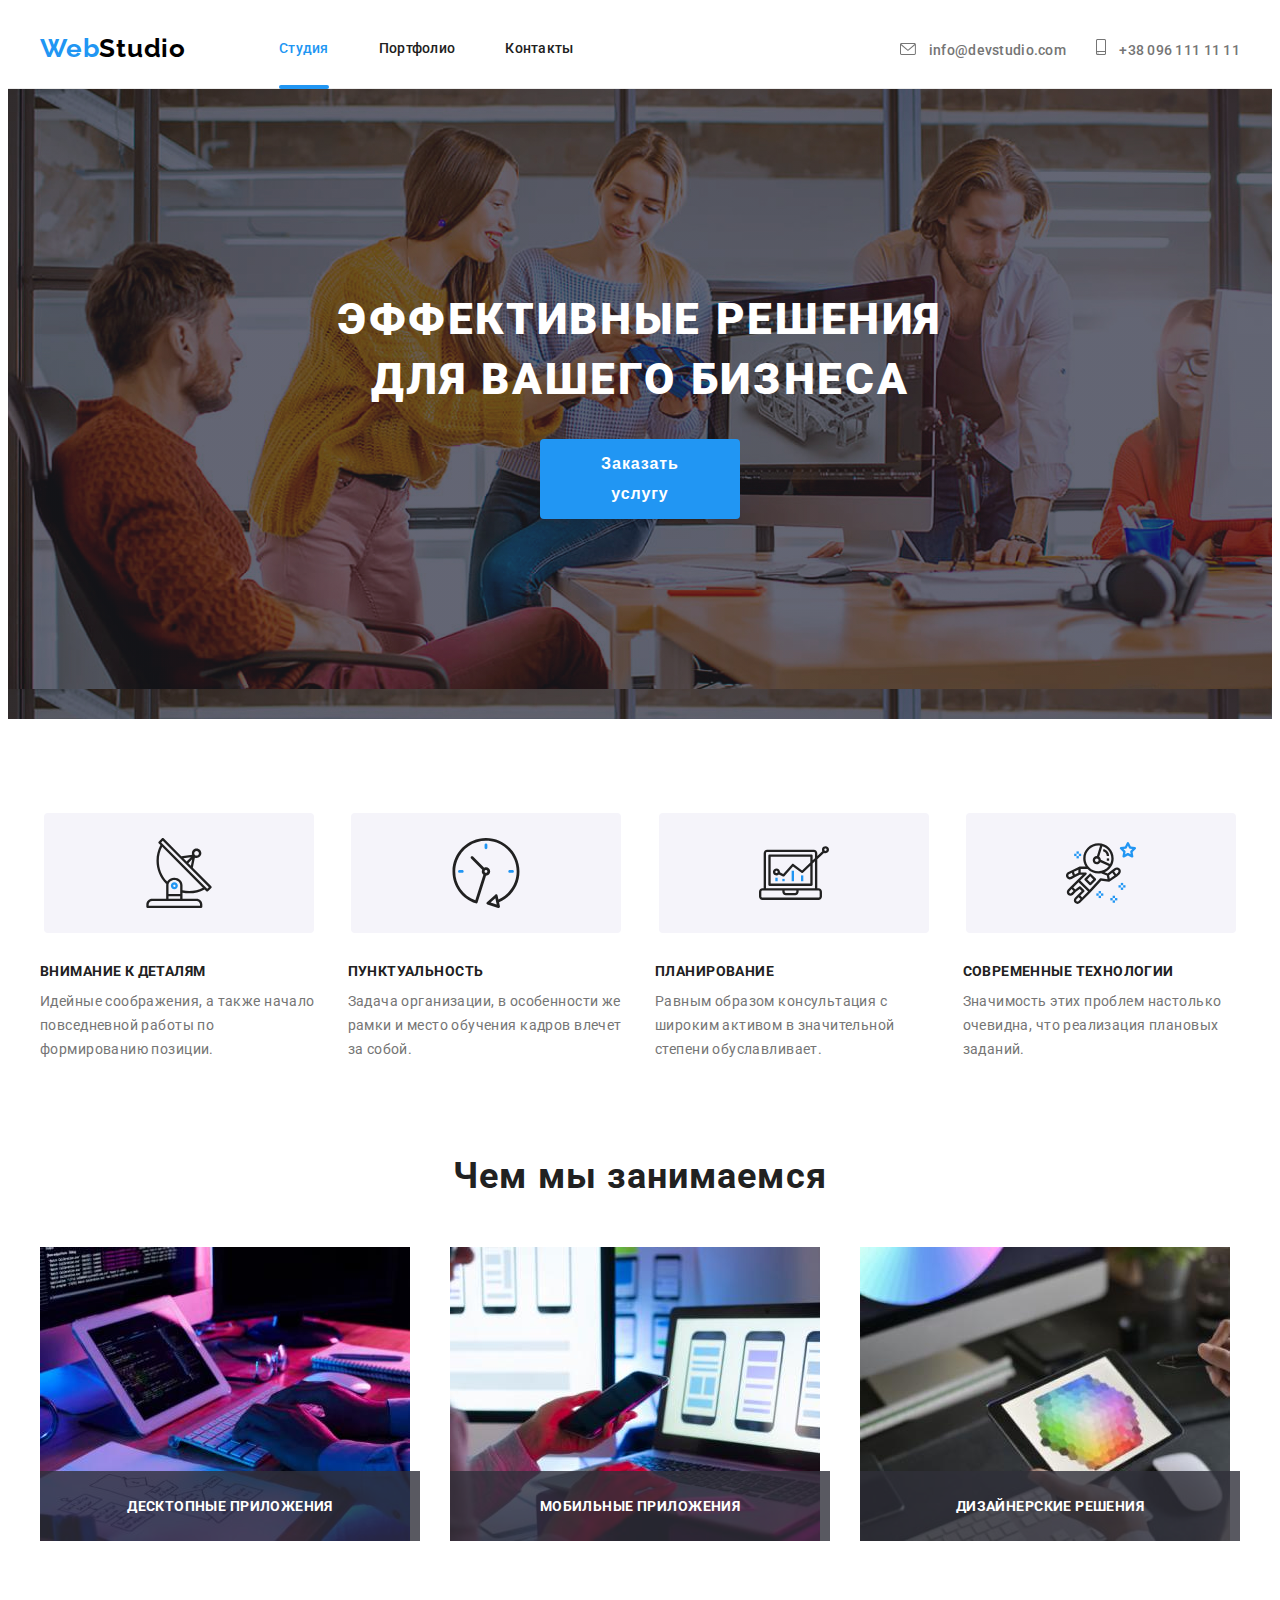
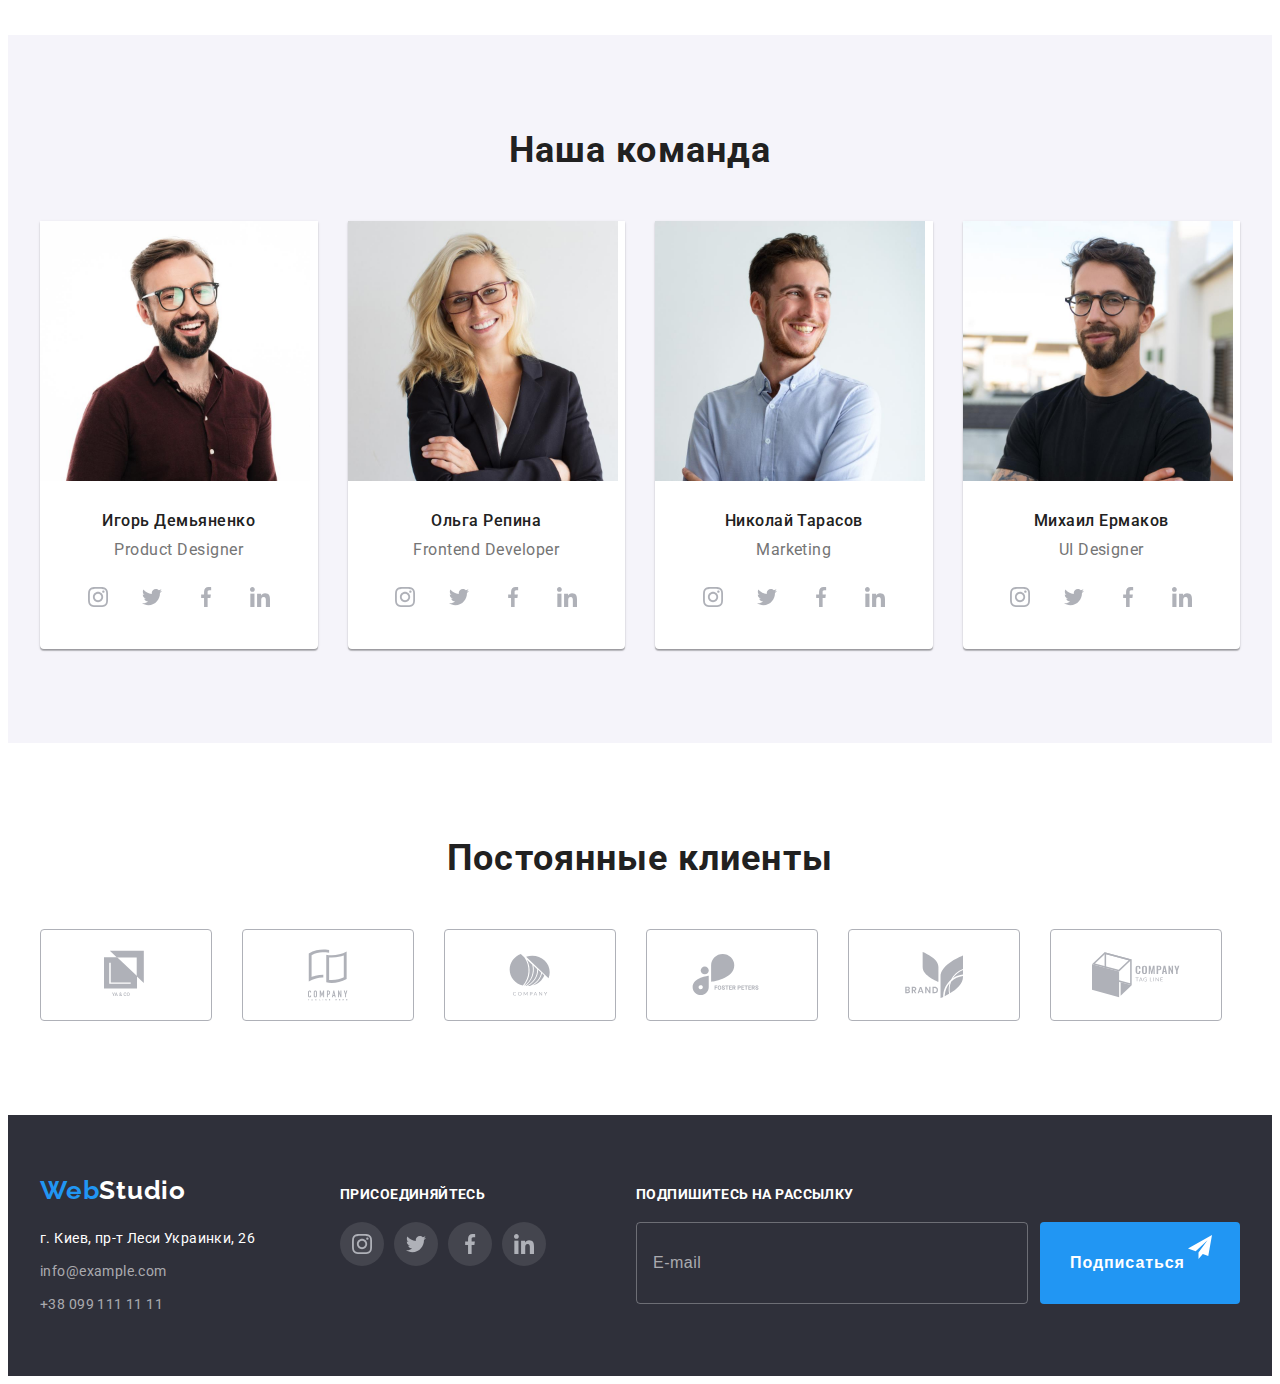
==== index.html @ a4d646db "Copies all files from hw-07 to hw-08" ====
<!DOCTYPE html>
<html lang="ru">
  <head>
    <meta charset="UTF-8" />
    <meta http-equiv="X-UA-Compatible" content="IE=edge" />
    <meta name="viewport" content="width=device-width, initial-scale=1.0" />
    <title>Веб Студия</title>
    <link
      rel="stylesheet"
      href="https://cdnjs.cloudflare.com/ajax/libs/modern-normalize/1.0.0/modern-normalize.css"
      integrity="sha512-Zx6MlUMKSVJoQ+83OwhdILe8cSEsCzfqThJd7J/VA2UrK6Ctj85p+xzqfyuNXE5B1k25uUdmJ2OzItbBy9GHAQ=="
      crossorigin="anonymous"
    />

    <link rel="preconnect" href="https://fonts.gstatic.com" />
    <link
      rel="stylesheet"
      href="https://cdnjs.cloudflare.com/ajax/libs/animate.css/4.1.1/animate.min.css"
    />
    <link
      href="https://fonts.googleapis.com/css2?family=Raleway:wght@700&family=Roboto:wght@400;500;700;900&display=swap"
      rel="stylesheet"
    />

    <link rel="stylesheet" href="./CSS/main.min.css" />
  </head>

  <body>
    <!--Шапка страницы-->
    <header class="page-header">
      <div class="container page-header__container">
        <a
          class="logo page-header__logo link animate__swing"
          lang="en"
          href="./index.html"
          >Web<span class="logo__part">Studio</span></a
        >

        <nav class="site-nav">
          <ul class="site-nav__list list">
            <li class="site-nav__item">
              <a
                class="site-nav__link site-nav__link_current link"
                href="./index.html"
                >Студия</a
              >
            </li>
            <li class="site-nav__item">
              <a class="site-nav__link link" href="./portfolio.html"
                >Портфолио</a
              >
            </li>
            <li class="site-nav__item">
              <a class="site-nav__link link" href="">Контакты</a>
            </li>
          </ul>
        </nav>
        <ul class="contacts list">
          <li class="contacts__item">
            <a class="contacts__link link" href="mailto:info@devstudio.com">
              <svg class="contacts__icon" width="16" height="12">
                <use href="./images/icons.svg#icon-mail"></use>
              </svg>
              info@devstudio.com</a
            >
          </li>
          <li class="contacts__item">
            <a class="contacts__link link" href="tel:+380961111111">
              <svg class="contacts__icon" width="10" height="16">
                <use href="./images/icons.svg#icon-smartphone"></use>
              </svg>
              +38 096 111 11 11</a
            >
          </li>
        </ul>
      </div>
    </header>

    <!--Основной контент страницы-->
    <main>
      <!--Секция герой-->
      <section class="hero">
        <h1 class="hero__title">Эффективные решения для вашего бизнеса</h1>
        <button class="button" type="button" data-modal-open>
          Заказать услугу
        </button>
      </section>

      <!--Секция преимущества компании-->
      <section class="advantages">
        <div class="container">
          <h2 class="visually-hidden">Наши сильные стороны</h2>

          <ul class="advantages__list list">
            <li class="advantages__item">
              <div class="advantages__box">
                <svg class="advantages__icon" width="70" height="70">
                  <use href="./images/icons.svg#icon-antenna"></use>
                </svg>
              </div>
              <h3 class="subtitle advantages__subtitle">Внимание к деталям</h3>
              <p class="advantages__description">
                Идейные соображения, а также начало повседневной работы по
                формированию позиции.
              </p>
            </li>
            <li class="advantages__item">
              <div class="advantages__box">
                <svg class="advantages__icon" width="70" height="70">
                  <use href="./images/icons.svg#icon-clock"></use>
                </svg>
              </div>
              <h3 class="subtitle advantages__subtitle">Пунктуальность</h3>
              <p class="advantages__description">
                Задача организации, в особенности же рамки и место обучения
                кадров влечет за собой.
              </p>
            </li>
            <li class="advantages__item">
              <div class="advantages__box">
                <svg class="advantages__icon" width="70" height="70">
                  <use href="./images/icons.svg#icon-diagram"></use>
                </svg>
              </div>
              <h3 class="subtitle advantages__subtitle">Планирование</h3>
              <p class="advantages__description">
                Равным образом консультация с широким активом в значительной
                степени обуславливает.
              </p>
            </li>
            <li class="advantages__item">
              <div class="advantages__box">
                <svg class="advantages__icon" width="70" height="70">
                  <use href="./images/icons.svg#icon-astronaut"></use>
                </svg>
              </div>
              <h3 class="subtitle advantages__subtitle">
                Современные технологии
              </h3>
              <p class="advantages__description">
                Значимость этих проблем настолько очевидна, что реализация
                плановых заданий.
              </p>
            </li>
          </ul>
        </div>
      </section>

      <!--Секция чем занимается компания-->
      <section class="abilities">
        <div class="container">
          <h2 class="section-title">Чем мы занимаемся</h2>
          <ul class="abilities__list list">
            <li class="abilities__item">
              <img
                src="./images/what-we-do/img-box1.jpg"
                alt="Разработчик компании вводит код для серверной части сайта с клавиатуры"
                width="370"
                height="294"
              />
              <h3 class="subtitle abilities__subtitle">
                Десктопные приложения
              </h3>
            </li>
            <li class="abilities__item">
              <img
                src="./images/what-we-do/img-box2.jpg"
                alt="Сотрудник компании создает макет интерфейса сайта адаптивный для мобильных устройств"
                width="370"
                height="294"
              />
              <h3 class="subtitle abilities__subtitle">Мобильные приложения</h3>
            </li>
            <li class="abilities__item">
              <img
                src="./images/what-we-do/img-box3.jpg"
                alt="Дизайнер компании подбирает цвет на палитре планшета"
                width="370"
                height="294"
              />
              <h3 class="subtitle abilities__subtitle">Дизайнерские решения</h3>
            </li>
          </ul>
        </div>
      </section>

      <!--Секция команда компании-->
      <section class="team">
        <div class="container">
          <h2 class="section-title">Наша команда</h2>
          <ul class="team__list list">
            <li class="team__item">
              <img
                src="./images/command-of-company/demyanenko.jpg"
                alt="Молодой мужчина в очках с аккуратной бородой в тёмной рубашке"
                width="270"
                height="260"
              />
              <div class="team__box">
                <h3 class="team__name">Игорь Демьяненко</h3>
                <p class="team__profesion">Product Designer</p>
                <ul class="social-list list">
                  <li class="social-list__item">
                    <a class="social-list__link link" href="">
                      <svg class="social-list__icon" width="20" height="20">
                        <use href="./images/icons.svg#icon-instagram"></use>
                      </svg>
                    </a>
                  </li>
                  <li class="social-list__item">
                    <a class="social-list__link link" href="">
                      <svg class="social-list__icon" width="20" height="20">
                        <use href="./images/icons.svg#icon-twitter"></use>
                      </svg>
                    </a>
                  </li>
                  <li class="social-list__item">
                    <a href="" class="social-list__link link">
                      <svg class="social-list__icon" width="20" height="20">
                        <use href="./images/icons.svg#icon-facebook"></use>
                      </svg>
                    </a>
                  </li>
                  <li class="social-list__item">
                    <a href="" class="social-list__link link">
                      <svg class="social-list__icon" width="20" height="20">
                        <use href="./images/icons.svg#icon-linkedin"></use>
                      </svg>
                    </a>
                  </li>
                </ul>
              </div>
            </li>

            <li class="team__item">
              <img
                src="./images/command-of-company/repina.jpg"
                alt="Молодая девушка блондинка в очках с красивой улыбкой"
                width="270"
                height="260"
              />
              <div class="team__box">
                <h3 class="team__name">Ольга Репина</h3>
                <p class="team__profesion">Frontend Developer</p>
                <ul class="social-list list">
                  <li class="social-list__item">
                    <a class="social-list__link link" href="">
                      <svg class="social-list__icon" width="20" height="20">
                        <use href="./images/icons.svg#icon-instagram"></use>
                      </svg>
                    </a>
                  </li>
                  <li class="social-list__item">
                    <a class="social-list__link link" href="">
                      <svg class="social-list__icon" width="20" height="20">
                        <use href="./images/icons.svg#icon-twitter"></use>
                      </svg>
                    </a>
                  </li>
                  <li class="social-list__item">
                    <a href="" class="social-list__link link">
                      <svg class="social-list__icon" width="20" height="20">
                        <use href="./images/icons.svg#icon-facebook"></use>
                      </svg>
                    </a>
                  </li>
                  <li class="social-list__item">
                    <a href="" class="social-list__link link">
                      <svg class="social-list__icon" width="20" height="20">
                        <use href="./images/icons.svg#icon-linkedin"></use>
                      </svg>
                    </a>
                  </li>
                </ul>
              </div>
            </li>

            <li class="team__item">
              <img
                src="./images/command-of-company/tarasov.jpg"
                alt="Молодой парень в белой рубашке улыбается"
                width="270"
                height="260"
              />
              <div class="team__box">
                <h3 class="team__name">Николай Тарасов</h3>
                <p class="team__profesion">Marketing</p>
                <ul class="social-list list">
                  <li class="social-list__item">
                    <a class="social-list__link link" href="">
                      <svg class="social-list__icon" width="20" height="20">
                        <use href="./images/icons.svg#icon-instagram"></use>
                      </svg>
                    </a>
                  </li>
                  <li class="social-list__item">
                    <a class="social-list__link link" href="">
                      <svg class="social-list__icon" width="20" height="20">
                        <use href="./images/icons.svg#icon-twitter"></use>
                      </svg>
                    </a>
                  </li>
                  <li class="social-list__item">
                    <a href="" class="social-list__link link">
                      <svg class="social-list__icon" width="20" height="20">
                        <use href="./images/icons.svg#icon-facebook"></use>
                      </svg>
                    </a>
                  </li>
                  <li class="social-list__item">
                    <a href="" class="social-list__link link">
                      <svg class="social-list__icon" width="20" height="20">
                        <use href="./images/icons.svg#icon-linkedin"></use>
                      </svg>
                    </a>
                  </li>
                </ul>
              </div>
            </li>

            <li class="team__item">
              <img
                src="./images/command-of-company/ermakov.jpg"
                alt="Молодой парень с короткой бородой в очках и черной футболке"
                width="270"
                height="260"
              />
              <div class="team__box">
                <h3 class="team__name">Михаил Ермаков</h3>
                <p class="team__profesion">UI Designer</p>
                <ul class="social-list list">
                  <li class="social-list__item">
                    <a class="social-list__link link" href="">
                      <svg class="social-list__icon" width="20" height="20">
                        <use href="./images/icons.svg#icon-instagram"></use>
                      </svg>
                    </a>
                  </li>
                  <li class="social-list__item">
                    <a class="social-list__link link" href="">
                      <svg class="social-list__icon" width="20" height="20">
                        <use href="./images/icons.svg#icon-twitter"></use>
                      </svg>
                    </a>
                  </li>
                  <li class="social-list__item">
                    <a href="" class="social-list__link link">
                      <svg class="social-list__icon" width="20" height="20">
                        <use href="./images/icons.svg#icon-facebook"></use>
                      </svg>
                    </a>
                  </li>
                  <li class="social-list__item">
                    <a href="" class="social-list__link link">
                      <svg class="social-list__icon" width="20" height="20">
                        <use href="./images/icons.svg#icon-linkedin"></use>
                      </svg>
                    </a>
                  </li>
                </ul>
              </div>
            </li>
          </ul>
        </div>
      </section>

      <!-- Секция постоянные клиенты -->
      <section class="customers">
        <div class="container">
          <h2 class="section-title">Постоянные клиенты</h2>
          <ul class="customers__list list">
            <li class="customers__item">
              <a href="" class="customers__link link">
                <svg class="customers__icon" width="44" height="50">
                  <use href="./images/icons.svg#icon-logo-1"></use>
                </svg>
              </a>
            </li>
            <li class="customers__item">
              <a href="" class="customers__link link">
                <svg class="customers__icon" width="40" height="52">
                  <use href="./images/icons.svg#icon-logo-2"></use>
                </svg>
              </a>
            </li>
            <li class="customers__item">
              <a href="" class="customers__link link">
                <svg class="customers__icon" width="42" height="42">
                  <use href="./images/icons.svg#icon-logo-3"></use>
                </svg>
              </a>
            </li>
            <li class="customers__item">
              <a href="" class="customers__link link">
                <svg class="customers__icon" width="80" height="42">
                  <use href="./images/icons.svg#icon-logo-4"></use>
                </svg>
              </a>
            </li>
            <li class="customers__item">
              <a href="" class="customers__link link">
                <svg class="customers__icon" width="60" height="46">
                  <use href="./images/icons.svg#icon-logo-5"></use>
                </svg>
              </a>
            </li>
            <li class="customers__item">
              <a href="" class="customers__link link">
                <svg class="customers__icon" width="88" height="46">
                  <use href="./images/icons.svg#icon-logo-6"></use>
                </svg>
              </a>
            </li>
          </ul>
        </div>
      </section>
    </main>

    <!--Подвал страницы-->
    <footer class="page-footer">
      <div class="container page-footer__container">
        <div>
          <a
            class="logo page-footer__logo link animate__swing"
            href="./index.html"
            >Web<span class="logo__part logo__part_inverse">Studio</span></a
          >
          <address class="address">
            <p class="address__description">г. Киев, пр-т Леси Украинки, 26</p>
            <ul class="address__list list">
              <li class="address__item">
                <a class="address__link link" href="mailto:info@example.com"
                  >info@example.com</a
                >
              </li>
              <li class="address__item">
                <a class="address__link link" href="tel:+380991111111"
                  >+38 099 111 11 11</a
                >
              </li>
            </ul>
          </address>
        </div>
        <div class="join">
          <strong class="slogan">присоединяйтесь</strong>
          <ul class="social-list list">
            <li class="social-list__item social-list__item_inverse">
              <a class="social-list__link link" href="">
                <svg class="social-list__icon" width="20" height="20">
                  <use href="./images/icons.svg#icon-instagram"></use>
                </svg>
              </a>
            </li>
            <li class="social-list__item social-list__item_inverse">
              <a class="social-list__link link" href="">
                <svg class="social-list__icon" width="20" height="20">
                  <use href="./images/icons.svg#icon-twitter"></use>
                </svg>
              </a>
            </li>
            <li class="social-list__item social-list__item_inverse">
              <a href="" class="social-list__link link">
                <svg class="social-list__icon" width="20" height="20">
                  <use href="./images/icons.svg#icon-facebook"></use>
                </svg>
              </a>
            </li>
            <li class="social-list__item social-list__item_inverse">
              <a href="" class="social-list__link link">
                <svg class="social-list__icon" width="20" height="20">
                  <use href="./images/icons.svg#icon-linkedin"></use>
                </svg>
              </a>
            </li>
          </ul>
        </div>

        <div class="subscription">
          <strong class="slogan">Подпишитесь на рассылку</strong>
          <form class="form">
            <input
              class="form__input"
              type="email"
              name="email-for-subscription"
              placeholder="E-mail"
              required
            />
            <button class="button subscription__button" type="submit">
              Подписаться<svg class="button__icon" width="24" height="24">
                <use href="./images/icons.svg#icon-send"></use>
              </svg>
            </button>
          </form>
        </div>
      </div>
    </footer>

    <!-- Модальное окно -->
    <div class="backdrop is-hidden" data-modal>
      <div class="modal">
        <button class="modal__close-btn" type="button" data-modal-close>
          <svg class="modal__icon">
            <use href="./images/icons.svg#icon-close-modal"></use>
          </svg>
        </button>

        <p class="modal__slogan">Оставьте свои данные, мы вам перезвоним</p>
        <form class="modal-form">
          <label class="modal-form__label" for="user-name">Имя</label>
          <div class="modal-form__field">
            <input
              class="modal-form__input modal-form__data-input"
              id="user-name"
              type="text"
              name="user-name"
              minlength="2"
              required
            />
            <svg class="modal-form__icon" width="18" height="18">
              <use href="./images/icons.svg#icon-user-name"></use>
            </svg>
          </div>
          <label class="modal-form__label" for="user-phone">Телефон</label>
          <div class="modal-form__field">
            <input
              class="modal-form__input modal-form__data-input"
              id="user-phone"
              type="tel"
              name="user-phone"
              pattern="[0-9]{3}-[0-9]{3}-[0-9]{2}-[0-9]{2}"
              title="000-000-00-00"
              required
            />
            <svg class="modal-form__icon" width="18" height="18">
              <use href="./images/icons.svg#icon-user-phone"></use>
            </svg>
          </div>
          <label class="modal-form__label" for="user-email">Почта</label>
          <div class="modal-form__field">
            <input
              class="modal-form__input modal-form__data-input"
              id="user-email"
              type="email"
              name="user-email"
            />
            <svg class="modal-form__icon" width="18" height="18">
              <use href="./images/icons.svg#icon-user-email"></use>
            </svg>
          </div>

          <label class="modal-form__label" for="user-comment"
            >Комментарий</label
          >
          <textarea
            class="modal-form__input modal-form__comment-input"
            name="user-comment"
            id="user-comment"
            placeholder="Введите текст"
          ></textarea>

          <div class="agreement">
            <label class="agreement__text" for="user-agreement"
              ><input
                class="agreement__default-checkbox visually-hidden"
                id="user-agreement"
                type="checkbox"
              />
              <span class="agreement__custom-checkbox"></span>
              Соглашаюсь с рассылкой и принимаю &nbsp;
            </label>
            <a class="link agreement__link" href=""> Условия договора</a>
          </div>

          <button class="button modal-form__button" type="submit">
            Отправить
          </button>
        </form>
      </div>
    </div>

    <script src="./js/modal.js"></script>
  </body>
</html>
---- CSS/main.min.css ----
:root{--section-pdg: 94px;--primary-gap: 30px;--primary-font: 'Roboto', sans-serif;--secondary-font: 'Raleway', sans-serif;--primary-bgc: #ffffff;--footer-bgc: #2f303a;--secondary-bgc: #f5f4fa;--main-title-color: #212121;--paragraph-color: #757575;--primary-part-logo-color: #2196f3;--header-part-logo-color: #000000;--footer-part-logo-color: #ffffff;--action-color: #2196f3;--hero-btn-action-bgc: #188ce8;--fotter-contacts-color: rgba(255, 255, 255, 0.6);--project-border-color: #eeeeee;--animation-function: cubic-bezier(0.4, 0, 0.2, 1)}body{font-family:var(--primary-font);background-color:var(--primary-bgc)}h1,h2,h3,h4,h5,h6,p{margin:0}img{display:block;max-width:100%;height:auto}.list{list-style:none;margin:0;padding:0}.link{text-decoration:none}.visually-hidden{position:absolute !important;clip:rect(1px 1px 1px 1px);clip:rect(1px 1px 1px 1px);padding:0 !important;border:0 !important;height:1px !important;width:1px !important;overflow:hidden}.container{max-width:1200px;padding-left:15px;padding-right:15px;margin:0 auto}.page-header .container{display:-webkit-box;display:-ms-flexbox;display:flex;-webkit-box-align:center;-ms-flex-align:center;align-items:center}.page-footer .container{display:-webkit-box;display:-ms-flexbox;display:flex;-webkit-box-align:baseline;-ms-flex-align:baseline;align-items:baseline}.section-title{font-weight:700;font-size:36px;line-height:1.16667;letter-spacing:.03em;margin-bottom:50px;text-align:center;color:var(--main-title-color)}.subtitle{font-weight:700;font-size:14px;line-height:1.14286;letter-spacing:.03em;text-transform:uppercase}.social-list{display:-webkit-box;display:-ms-flexbox;display:flex;-webkit-box-pack:center;-ms-flex-pack:center;justify-content:center;-webkit-box-align:center;-ms-flex-align:center;align-items:center}.social-list__item{border-radius:50%}.social-list__item_inverse{background-color:rgba(255,255,255,0.1)}.social-list__item:not(:last-child){margin-right:10px}.social-list__link{width:44px;height:44px;display:-webkit-box;display:-ms-flexbox;display:flex;-webkit-box-pack:center;-ms-flex-pack:center;justify-content:center;-webkit-box-align:center;-ms-flex-align:center;align-items:center;background-color:transparent;border-radius:50%;fill:#afb1b8;color:#ffffff;-webkit-transition:background-color 250ms var(--animation-function),fill 250ms var(--animation-function);transition:background-color 250ms var(--animation-function),fill 250ms var(--animation-function)}.social-list__icon{width:20px;height:20px}.social-list__link:hover,.social-list__link:focus{background-color:var(--action-color);fill:currentColor}.logo{font-family:var(--secondary-font);font-weight:700;font-size:26px;line-height:1.19231;letter-spacing:.03em;color:#2196f3;-webkit-animation-duration:1000ms;animation-duration:1000ms;-webkit-animation-delay:250ms;animation-delay:250ms}.logo__part{color:#000000}.logo__part_inverse{color:#ffffff}.logo:hover{-webkit-animation-iteration-count:infinite;animation-iteration-count:infinite;-webkit-animation-duration:500ms;animation-duration:500ms;-webkit-animation-name:pulse;animation-name:pulse}.page-header .logo{margin-right:93px;padding:24px 0}.page-footer .logo{display:block;padding:0;margin-right:0;margin-bottom:20px}.button{font-weight:700;font-size:16px;line-height:1.875;letter-spacing:.058em;display:inline-block;width:200px;padding:10px 32px;text-align:center;color:#ffffff;background-color:var(--action-color);border:none;border-radius:4px;cursor:pointer;-webkit-transition:background-color 250ms var(--animation-function);transition:background-color 250ms var(--animation-function)}.button:hover,.button:focus{background-color:var(--hero-btn-action-bgc)}.subscription .button{position:relative;padding:10px 61px 10px 30px}.button__icon{position:absolute;top:13px;right:28px}.modal-form .button{display:block;margin:30px auto 0}.backdrop{position:fixed;top:0;left:0;width:100vw;height:100vh;background-color:rgba(0,0,0,0.2);opacity:1;-webkit-transition:opacity 250ms var(--animation-function);transition:opacity 250ms var(--animation-function)}.backdrop.is-hidden{opacity:0;pointer-events:none}.modal{position:absolute;padding:40px;width:528px;height:581px;top:50%;left:50%;-webkit-transform:translate(-50%, -50%) scale(1);transform:translate(-50%, -50%) scale(1);-webkit-box-shadow:0px 1px 3px rgba(0,0,0,0.12),0px 1px 1px rgba(0,0,0,0.14),0px 2px 1px rgba(0,0,0,0.2);box-shadow:0px 1px 3px rgba(0,0,0,0.12),0px 1px 1px rgba(0,0,0,0.14),0px 2px 1px rgba(0,0,0,0.2);border-radius:4px;background-color:#ffffff;-webkit-transition:-webkit-transform 250ms var(--animation-function);transition:-webkit-transform 250ms var(--animation-function);transition:transform 250ms var(--animation-function);transition:transform 250ms var(--animation-function), -webkit-transform 250ms var(--animation-function)}.modal__slogan{margin-bottom:12px;font-weight:700;font-size:20px;line-height:1.15;letter-spacing:.03em;text-align:center;color:var(--main-title-color)}.modal__icon{width:18px;height:18px}.modal__close-btn{position:absolute;display:-webkit-box;display:-ms-flexbox;display:flex;-webkit-box-pack:center;-ms-flex-pack:center;justify-content:center;-webkit-box-align:center;-ms-flex-align:center;align-items:center;width:30px;height:30px;top:8px;right:8px;border:1px solid rgba(0,0,0,0.1);border-radius:50%;background-color:#ffffff;cursor:pointer;-webkit-transition:border-color 250ms var(--animation-function),fill 250ms var(--animation-function);transition:border-color 250ms var(--animation-function),fill 250ms var(--animation-function)}.modal__close-btn:hover,.modal__close-btn:focus{fill:var(--action-color);border-color:var(--action-color)}.backdrop.is-hidden .modal{-webkit-transform:translate(-50%, -50%) scale(1.5);transform:translate(-50%, -50%) scale(1.5)}.modal-form__label{display:inline-block;margin-bottom:4px;font-weight:400;font-size:12px;line-height:1.16667;letter-spacing:.01em;color:var(--paragraph-color);cursor:pointer}.modal-form__label:not(:first-child){margin-top:10px}.modal-form__field{position:relative}.modal-form__icon{position:absolute;width:18px;height:18px;top:10px;left:11px;-webkit-transition:fill 250ms var(--animation-function);transition:fill 250ms var(--animation-function)}.modal-form__input:focus+.modal-form__icon{fill:var(--action-color)}.modal-form__input{display:block;width:100%;font-weight:400;font-size:16px;line-height:1.25;letter-spacing:.03em;color:var(--main-title-color);border:1px solid rgba(33,33,33,0.2);border-radius:4px;cursor:pointer;-webkit-transition:border-color 250ms var(--animation-function);transition:border-color 250ms var(--animation-function)}.modal-form__input:focus{border-color:var(--action-color);outline:none}.modal-form__data-input{padding:11px 11px 11px 41px;height:40px}.modal-form__comment-input{padding:12px 16px;height:120px;resize:none}.modal-form__comment-input::-webkit-input-placeholder{font-weight:400;font-size:12px;line-height:1.16667;letter-spacing:.01em;color:rgba(117,117,117,0.5)}.modal-form__comment-input:-ms-input-placeholder{font-weight:400;font-size:12px;line-height:1.16667;letter-spacing:.01em;color:rgba(117,117,117,0.5)}.modal-form__comment-input::-ms-input-placeholder{font-weight:400;font-size:12px;line-height:1.16667;letter-spacing:.01em;color:rgba(117,117,117,0.5)}.modal-form__comment-input::placeholder{font-weight:400;font-size:12px;line-height:1.16667;letter-spacing:.01em;color:rgba(117,117,117,0.5)}.agreement{display:-webkit-box;display:-ms-flexbox;display:flex;-webkit-box-align:center;-ms-flex-align:center;align-items:center;margin-top:20px}.agreement__text,.agreement__link{font-weight:400;font-size:14px;line-height:1.71429;letter-spacing:.03em}.agreement__text{color:var(--paragraph-color);cursor:pointer;display:-webkit-box;display:-ms-flexbox;display:flex;-webkit-box-align:center;-ms-flex-align:center;align-items:center;-webkit-box-pack:justify;-ms-flex-pack:justify;justify-content:space-between}.agreement__link{color:#2196f3;text-decoration:underline}.agreement__custom-checkbox{display:inline-block;margin-right:8px;width:16px;height:15px;border:2px solid #212121;border-radius:2px;-webkit-transition:background-color 250ms var(--animation-function),border-color 250ms var(--animation-function),-webkit-box-shadow 250ms var(--animation-function);transition:background-color 250ms var(--animation-function),border-color 250ms var(--animation-function),-webkit-box-shadow 250ms var(--animation-function);transition:background-color 250ms var(--animation-function),border-color 250ms var(--animation-function),box-shadow 250ms var(--animation-function);transition:background-color 250ms var(--animation-function),border-color 250ms var(--animation-function),box-shadow 250ms var(--animation-function),-webkit-box-shadow 250ms var(--animation-function)}.agreement__default-checkbox:checked+.agreement__custom-checkbox{background-color:var(--action-color);background-image:url(../images/icon-check.svg);background-size:contain;background-origin:border-box;border-color:var(--action-color)}.agreement__default-checkbox:focus-visible+.agreement__custom-checkbox{-webkit-box-shadow:0 0 3px 2px var(--action-color);box-shadow:0 0 3px 2px var(--action-color)}.page-header{border-bottom:1px solid #ececec}.page-header .link{display:block}.site-nav__list{display:-webkit-box;display:-ms-flexbox;display:flex}.site-nav__item:not(:last-child){margin-right:50px}.site-nav__link{padding:32px 0;font-weight:500;font-size:14px;line-height:1.14286;letter-spacing:.02em;color:var(--main-title-color);-webkit-transition:color 250ms var(--animation-function);transition:color 250ms var(--animation-function)}.site-nav__link_current{position:relative;color:var(--action-color)}.site-nav__link_current::after{position:absolute;bottom:-1px;content:'';display:block;height:4px;width:100%;border-radius:2px;background-color:var(--primary-part-logo-color)}.site-nav__link:hover,.site-nav__link:focus{color:var(--action-color)}.contacts{display:-webkit-box;display:-ms-flexbox;display:flex;margin-left:auto;-webkit-box-align:baseline;-ms-flex-align:baseline;align-items:baseline}.contacts__item:not(:first-child){margin-left:30px}.contacts__link{font-weight:500;font-size:14px;line-height:1.14286;letter-spacing:.02em;color:var(--paragraph-color);-webkit-transition:color 250ms var(--animation-function);transition:color 250ms var(--animation-function)}.contacts__link:hover,.contacts__link:focus{color:var(--action-color)}.contacts__icon{fill:currentColor;margin-right:10px}.hero{max-width:1600px;padding:200px 0;margin:0 auto;background-color:#c4c4c4;background-image:-webkit-gradient(linear, left top, left bottom, from(rgba(47,48,58,0.4)), to(rgba(47,48,58,0.4))),url(../images/hero.jpg);background-image:linear-gradient(rgba(47,48,58,0.4), rgba(47,48,58,0.4)),url(../images/hero.jpg);text-align:center}.hero__title{margin:0 auto;max-width:696px;margin-bottom:30px;font-weight:900;font-size:44px;line-height:1.36364;letter-spacing:.06em;text-transform:uppercase;color:#ffffff}.advantages{padding:var(--section-pdg) 0}.advantages__box{display:-webkit-box;display:-ms-flexbox;display:flex;-webkit-box-pack:center;-ms-flex-pack:center;justify-content:center;-webkit-box-align:center;-ms-flex-align:center;align-items:center;width:270px;height:120px;margin:0 auto 30px;background-color:var(--secondary-bgc);border-radius:4px}.advantages__icon{width:70px;height:70px}.advantages__subtitle{margin-bottom:10px;color:var(--main-title-color)}.advantages__description{font-weight:400;font-size:14px;line-height:1.71429;letter-spacing:.03em;color:var(--paragraph-color)}.advantages__list{display:-webkit-box;display:-ms-flexbox;display:flex;-ms-flex-wrap:wrap;flex-wrap:wrap;-webkit-box-pack:center;-ms-flex-pack:center;justify-content:center;margin-top:calc(-1 * var(--primary-gap));margin-left:calc(-1 * var(--primary-gap))}.advantages__item{margin-top:var(--primary-gap);margin-left:var(--primary-gap);-ms-flex-preferred-size:calc(100% / 4 - var(--primary-gap));flex-basis:calc(100% / 4 - var(--primary-gap))}.abilities{padding:0 0 var(--section-pdg)}.abilities__list{display:-webkit-box;display:-ms-flexbox;display:flex;-ms-flex-wrap:wrap;flex-wrap:wrap;-webkit-box-pack:center;-ms-flex-pack:center;justify-content:center;margin-top:calc(-1 * var(--primary-gap));margin-left:calc(-1 * var(--primary-gap))}.abilities__item{position:relative;margin-top:var(--primary-gap);margin-left:var(--primary-gap);-ms-flex-preferred-size:calc(100% / 3 - var(--primary-gap));flex-basis:calc(100% / 3 - var(--primary-gap))}.abilities__subtitle{position:absolute;display:block;padding:27px 0;width:100%;bottom:0;text-align:center;color:#ffffff;background-color:rgba(47,48,58,0.8)}.team{background-color:var(--secondary-bgc);padding:var(--section-pdg) 0}.team__list{display:-webkit-box;display:-ms-flexbox;display:flex;-ms-flex-wrap:wrap;flex-wrap:wrap;-webkit-box-pack:center;-ms-flex-pack:center;justify-content:center;margin-top:calc(-1 * var(--primary-gap));margin-left:calc(-1 * var(--primary-gap))}.team__item{margin-top:var(--primary-gap);margin-left:var(--primary-gap);-ms-flex-preferred-size:calc(100% / 4 - var(--primary-gap));flex-basis:calc(100% / 4 - var(--primary-gap));-webkit-box-shadow:0px 1px 3px rgba(0,0,0,0.12),0px 1px 1px rgba(0,0,0,0.14),0px 2px 1px rgba(0,0,0,0.2);box-shadow:0px 1px 3px rgba(0,0,0,0.12),0px 1px 1px rgba(0,0,0,0.14),0px 2px 1px rgba(0,0,0,0.2);border-radius:0px 0px 4px 4px;background-color:#ffffff}.team__box{padding:30px 32px}.team__name{margin-bottom:10px;font-weight:500;font-size:16px;line-height:1.1875;letter-spacing:.03em;text-align:center;color:var(--main-title-color)}.team__profesion{font-weight:400;font-size:16px;line-height:1.1875;letter-spacing:.03em;color:var(--paragraph-color);margin-bottom:16px;text-align:center}.customers{padding:94px 0}.customers__list{display:-webkit-box;display:-ms-flexbox;display:flex;-ms-flex-wrap:wrap;flex-wrap:wrap;margin-top:calc(-1 * (var(--primary-gap)));margin-left:calc(-1 * (var(--primary-gap)))}.customers__item{border:1px solid #afb1b8;border-radius:4px;margin-top:var(--primary-gap);margin-left:var(--primary-gap);width:170px;height:90px;-webkit-transition:border-color 250ms var(--animation-function);transition:border-color 250ms var(--animation-function);cursor:pointer}.customers__item:hover{border-color:var(--action-color)}.customers__item:hover .link{fill:currentColor}.customers__link{width:100%;height:100%;display:-webkit-box;display:-ms-flexbox;display:flex;-webkit-box-pack:center;-ms-flex-pack:center;justify-content:center;-webkit-box-align:center;-ms-flex-align:center;align-items:center;color:var(--action-color);fill:#afb1b8;-webkit-transition:fill 250ms var(--animation-function);transition:fill 250ms var(--animation-function)}.customers__link:focus{fill:currentColor}.page-footer{background-color:var(--footer-bgc);padding:60px 0}.address{font-weight:400;font-size:14px;line-height:1.71429;letter-spacing:.03em;font-style:normal;color:#ffffff}.address__description,.address__item:not(:last-child){margin-bottom:9px}.address__link{color:rgba(255,255,255,0.6)}.join{margin-left:85px}.slogan{display:inline-block;margin-bottom:20px;font-weight:700;font-size:14px;line-height:1.14286;letter-spacing:.03em;text-transform:uppercase;color:#ffffff}.subscription{margin-left:auto}.form{display:-webkit-box;display:-ms-flexbox;display:flex}.form__input{width:358px;height:50px;display:block;margin-right:12px;padding:15px 16px;font-weight:400;font-size:16px;line-height:1.25;letter-spacing:.08em;background-color:transparent;color:#ffffff;border-radius:4px;border:1px solid rgba(255,255,255,0.3)}.form__input::-webkit-input-placeholder{font-weight:400;font-size:16px;line-height:1.25;letter-spacing:.03em;color:rgba(255,255,255,0.6)}.form__input:-ms-input-placeholder{font-weight:400;font-size:16px;line-height:1.25;letter-spacing:.03em;color:rgba(255,255,255,0.6)}.form__input::-ms-input-placeholder{font-weight:400;font-size:16px;line-height:1.25;letter-spacing:.03em;color:rgba(255,255,255,0.6)}.form__input::placeholder{font-weight:400;font-size:16px;line-height:1.25;letter-spacing:.03em;color:rgba(255,255,255,0.6)}
/*# sourceMappingURL=main.min.css.map */
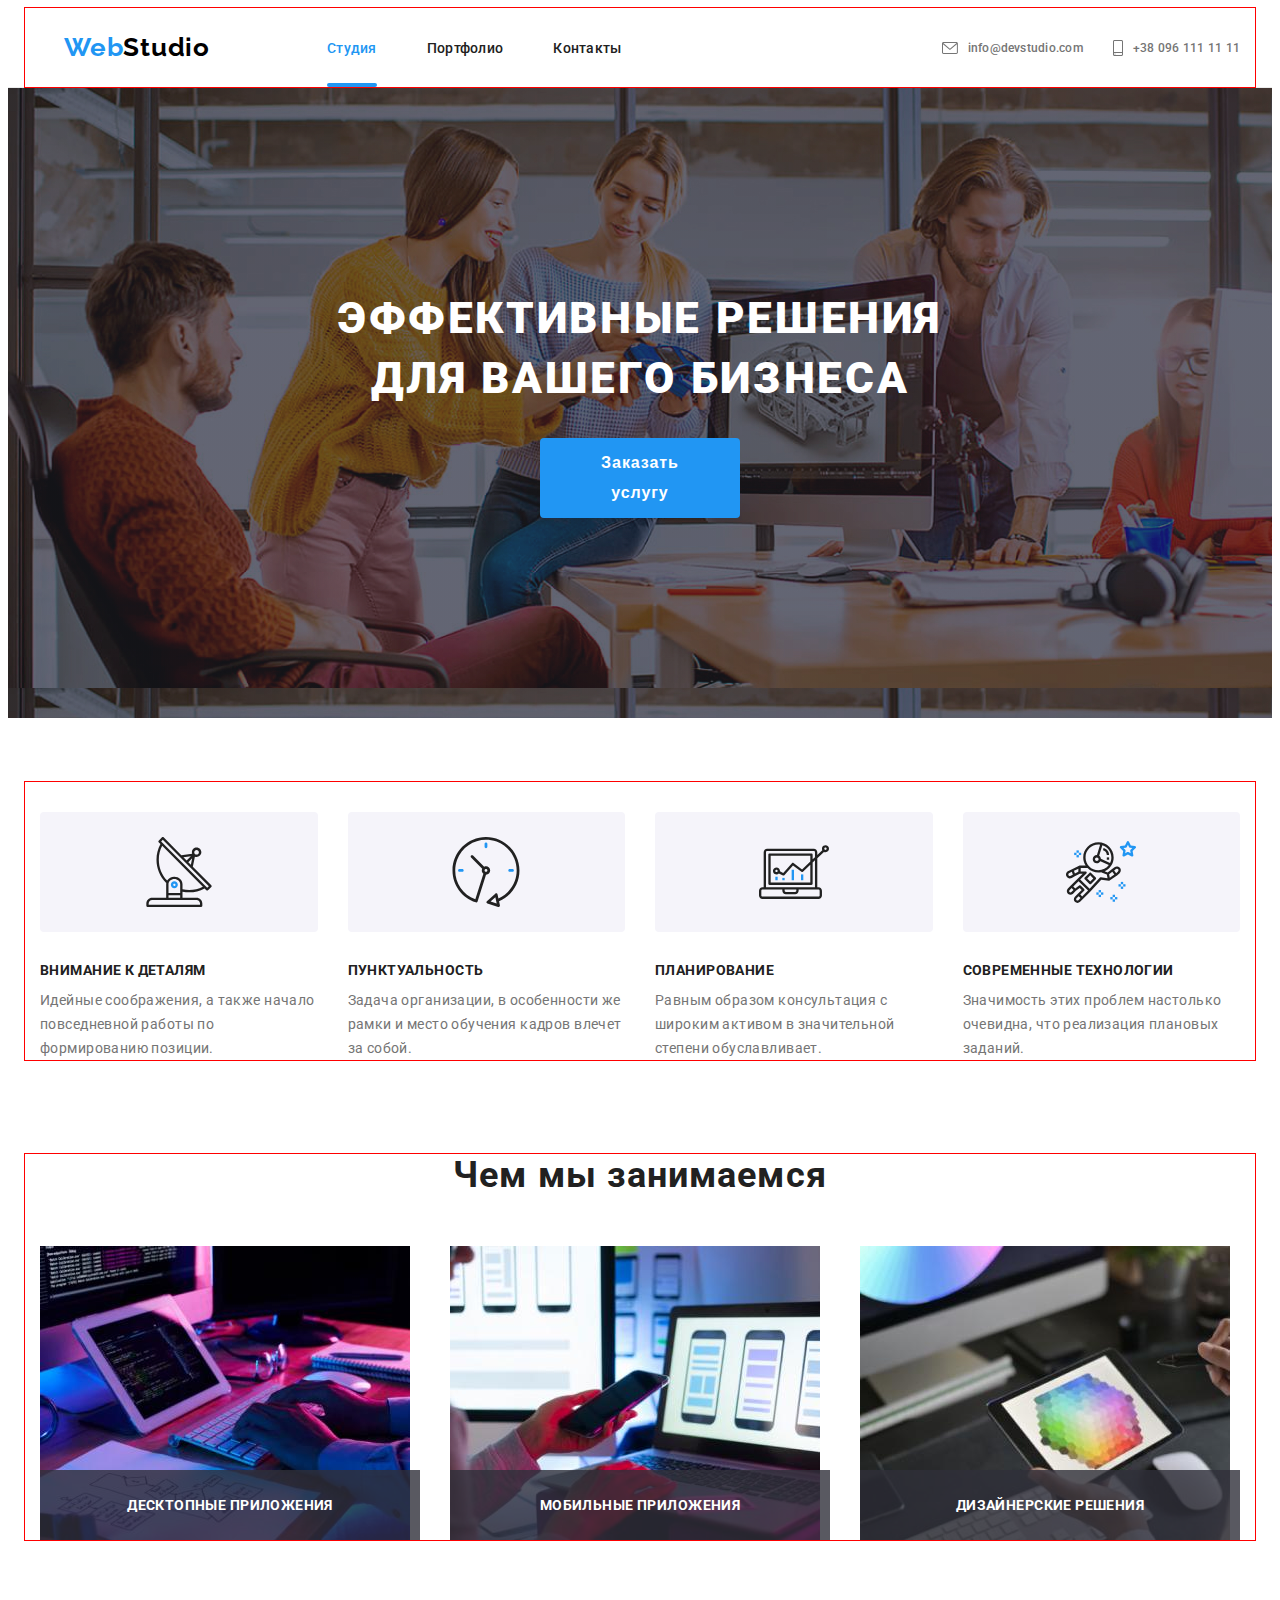
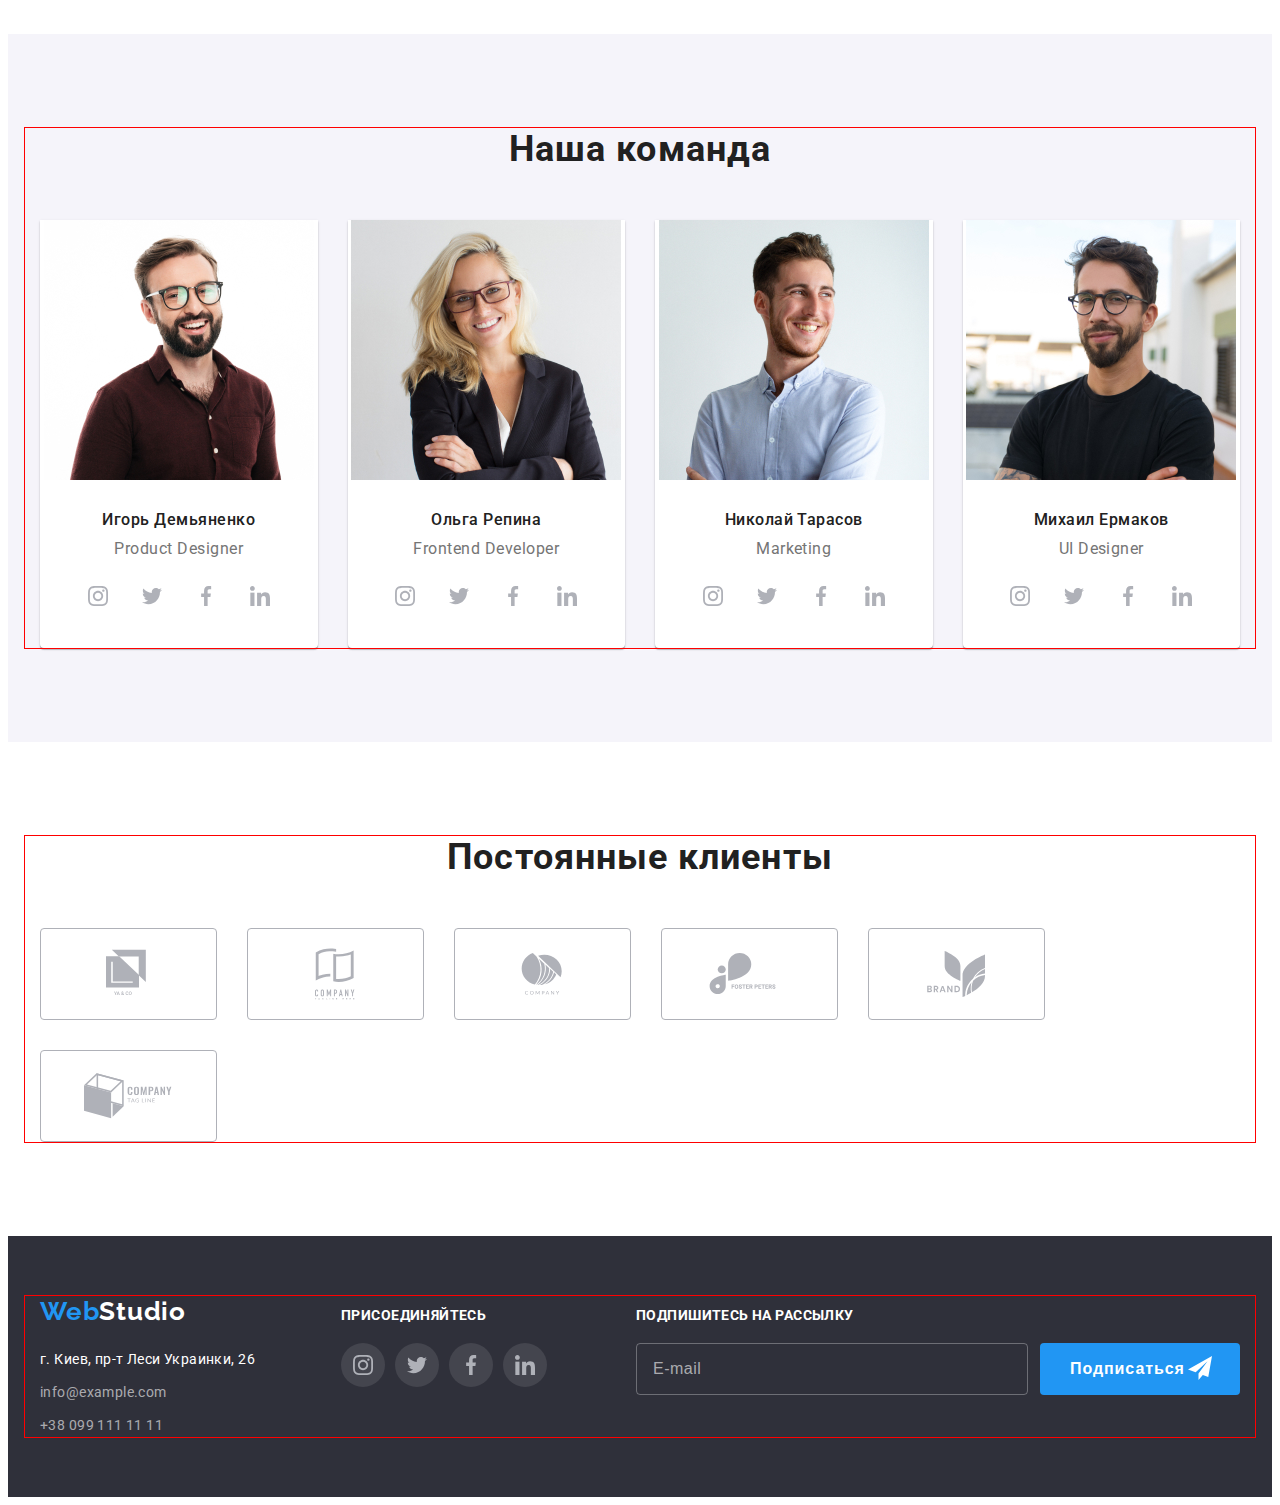
==== commit 4ee47216: "adds adaptive site for mobile and tablet and desktop" ====
--- a/index.html
+++ b/index.html
@@ -36,6 +36,15 @@
           >Web<span class="logo__part">Studio</span></a
         >
 
+        <svg
+          class="page-header__menu-open"
+          width="40"
+          height="40"
+          data-menu-button
+        >
+          <use href="./images/icons.svg#icon-mobile-menu-open"></use>
+        </svg>
+
         <nav class="site-nav">
           <ul class="site-nav__list list">
             <li class="site-nav__item">
@@ -59,7 +68,7 @@
           <li class="contacts__item">
             <a class="contacts__link link" href="mailto:info@devstudio.com">
               <svg class="contacts__icon" width="16" height="12">
-                <use href="./images/icons.svg#icon-mail"></use>
+                <use href="./images/icons.svg#icon-mail-desktop"></use>
               </svg>
               info@devstudio.com</a
             >
@@ -67,7 +76,7 @@
           <li class="contacts__item">
             <a class="contacts__link link" href="tel:+380961111111">
               <svg class="contacts__icon" width="10" height="16">
-                <use href="./images/icons.svg#icon-smartphone"></use>
+                <use href="./images/icons.svg#icon-smartphone-desktop"></use>
               </svg>
               +38 096 111 11 11</a
             >
@@ -191,10 +200,18 @@
           <ul class="team__list list">
             <li class="team__item">
               <img
-                src="./images/command-of-company/demyanenko.jpg"
+                class="team__img"
+                srcset="
+                  ./images/command-of-company/demyanenko-270.jpg 270w,
+                  ./images/command-of-company/demyanenko-354.jpg 354w,
+                  ./images/command-of-company/demyanenko-450.jpg 450w,
+                  ./images/command-of-company/demyanenko-540.jpg 540w,
+                  ./images/command-of-company/demyanenko-708.jpg 708w,
+                  ./images/command-of-company/demyanenko-900.jpg 900w
+                "
+                sizes="(min-width: 1200px) 270px, (min-width: 768px) 354px, (min-width: 480px) 450px, 100vw"
+                src="./images/command-of-company/demyanenko-270.jpg"
                 alt="Молодой мужчина в очках с аккуратной бородой в тёмной рубашке"
-                width="270"
-                height="260"
               />
               <div class="team__box">
                 <h3 class="team__name">Игорь Демьяненко</h3>
@@ -234,10 +251,18 @@
 
             <li class="team__item">
               <img
-                src="./images/command-of-company/repina.jpg"
+                class="team__img"
+                srcset="
+                  ./images/command-of-company/repina-270.jpg 270w,
+                  ./images/command-of-company/repina-354.jpg 354w,
+                  ./images/command-of-company/repina-450.jpg 450w,
+                  ./images/command-of-company/repina-540.jpg 540w,
+                  ./images/command-of-company/repina-708.jpg 708w,
+                  ./images/command-of-company/repina-900.jpg 900w
+                "
+                sizes="(min-width: 1200px) 270px, (min-width: 768px) 354px, (min-width: 480px) 450px, 100vw"
+                src="./images/command-of-company/repina-270.jpg"
                 alt="Молодая девушка блондинка в очках с красивой улыбкой"
-                width="270"
-                height="260"
               />
               <div class="team__box">
                 <h3 class="team__name">Ольга Репина</h3>
@@ -277,10 +302,18 @@
 
             <li class="team__item">
               <img
-                src="./images/command-of-company/tarasov.jpg"
+                class="team__img"
+                srcset="
+                  ./images/command-of-company/tarasov-270.jpg 270w,
+                  ./images/command-of-company/tarasov-354.jpg 354w,
+                  ./images/command-of-company/tarasov-450.jpg 450w,
+                  ./images/command-of-company/tarasov-540.jpg 540w,
+                  ./images/command-of-company/tarasov-708.jpg 708w,
+                  ./images/command-of-company/tarasov-900.jpg 900w
+                "
+                sizes="(min-width: 1200px) 270px, (min-width: 768px) 354px, (min-width: 480px) 450px, 100vw"
+                src="./images/command-of-company/tarasov-270.jpg"
                 alt="Молодой парень в белой рубашке улыбается"
-                width="270"
-                height="260"
               />
               <div class="team__box">
                 <h3 class="team__name">Николай Тарасов</h3>
@@ -320,10 +353,18 @@
 
             <li class="team__item">
               <img
-                src="./images/command-of-company/ermakov.jpg"
+                class="team__img"
+                srcset="
+                  ./images/command-of-company/ermakov-270.jpg 270w,
+                  ./images/command-of-company/ermakov-354.jpg 354w,
+                  ./images/command-of-company/ermakov-450.jpg 450w,
+                  ./images/command-of-company/ermakov-540.jpg 540w,
+                  ./images/command-of-company/ermakov-708.jpg 708w,
+                  ./images/command-of-company/ermakov-900.jpg 900w
+                "
+                sizes="(min-width: 1200px) 270px, (min-width: 768px) 354px, (min-width: 480px) 450px, 100vw"
+                src="./images/command-of-company/ermakov-270.jpg"
                 alt="Молодой парень с короткой бородой в очках и черной футболке"
-                width="270"
-                height="260"
               />
               <div class="team__box">
                 <h3 class="team__name">Михаил Ермаков</h3>
@@ -419,60 +460,64 @@
     <!--Подвал страницы-->
     <footer class="page-footer">
       <div class="container page-footer__container">
-        <div>
-          <a
-            class="logo page-footer__logo link animate__swing"
-            href="./index.html"
-            >Web<span class="logo__part logo__part_inverse">Studio</span></a
-          >
-          <address class="address">
-            <p class="address__description">г. Киев, пр-т Леси Украинки, 26</p>
-            <ul class="address__list list">
-              <li class="address__item">
-                <a class="address__link link" href="mailto:info@example.com"
-                  >info@example.com</a
-                >
+        <div class="page-footer__tablet-flexbox">
+          <div>
+            <a
+              class="logo page-footer__logo link animate__swing"
+              href="./index.html"
+              >Web<span class="logo__part logo__part_inverse">Studio</span></a
+            >
+            <address class="address">
+              <p class="address__description">
+                г. Киев, пр-т Леси Украинки, 26
+              </p>
+              <ul class="address__list list">
+                <li class="address__item">
+                  <a class="address__link link" href="mailto:info@example.com"
+                    >info@example.com</a
+                  >
+                </li>
+                <li class="address__item">
+                  <a class="address__link link" href="tel:+380991111111"
+                    >+38 099 111 11 11</a
+                  >
+                </li>
+              </ul>
+            </address>
+          </div>
+          <div class="join">
+            <strong class="slogan">присоединяйтесь</strong>
+            <ul class="social-list page-footer__social-list list">
+              <li class="social-list__item social-list__item_inverse">
+                <a class="social-list__link link" href="">
+                  <svg class="social-list__icon" width="20" height="20">
+                    <use href="./images/icons.svg#icon-instagram"></use>
+                  </svg>
+                </a>
               </li>
-              <li class="address__item">
-                <a class="address__link link" href="tel:+380991111111"
-                  >+38 099 111 11 11</a
-                >
+              <li class="social-list__item social-list__item_inverse">
+                <a class="social-list__link link" href="">
+                  <svg class="social-list__icon" width="20" height="20">
+                    <use href="./images/icons.svg#icon-twitter"></use>
+                  </svg>
+                </a>
+              </li>
+              <li class="social-list__item social-list__item_inverse">
+                <a href="" class="social-list__link link">
+                  <svg class="social-list__icon" width="20" height="20">
+                    <use href="./images/icons.svg#icon-facebook"></use>
+                  </svg>
+                </a>
+              </li>
+              <li class="social-list__item social-list__item_inverse">
+                <a href="" class="social-list__link link">
+                  <svg class="social-list__icon" width="20" height="20">
+                    <use href="./images/icons.svg#icon-linkedin"></use>
+                  </svg>
+                </a>
               </li>
             </ul>
-          </address>
-        </div>
-        <div class="join">
-          <strong class="slogan">присоединяйтесь</strong>
-          <ul class="social-list list">
-            <li class="social-list__item social-list__item_inverse">
-              <a class="social-list__link link" href="">
-                <svg class="social-list__icon" width="20" height="20">
-                  <use href="./images/icons.svg#icon-instagram"></use>
-                </svg>
-              </a>
-            </li>
-            <li class="social-list__item social-list__item_inverse">
-              <a class="social-list__link link" href="">
-                <svg class="social-list__icon" width="20" height="20">
-                  <use href="./images/icons.svg#icon-twitter"></use>
-                </svg>
-              </a>
-            </li>
-            <li class="social-list__item social-list__item_inverse">
-              <a href="" class="social-list__link link">
-                <svg class="social-list__icon" width="20" height="20">
-                  <use href="./images/icons.svg#icon-facebook"></use>
-                </svg>
-              </a>
-            </li>
-            <li class="social-list__item social-list__item_inverse">
-              <a href="" class="social-list__link link">
-                <svg class="social-list__icon" width="20" height="20">
-                  <use href="./images/icons.svg#icon-linkedin"></use>
-                </svg>
-              </a>
-            </li>
-          </ul>
+          </div>
         </div>
 
         <div class="subscription">
@@ -579,5 +624,6 @@
     </div>
 
     <script src="./js/modal.js"></script>
+    <script src="./js/mobile-menu.js"></script>
   </body>
 </html>
--- a/CSS/main.min.css
+++ b/CSS/main.min.css
@@ -1,2 +1,2 @@
-:root{--section-pdg: 94px;--primary-gap: 30px;--primary-font: 'Roboto', sans-serif;--secondary-font: 'Raleway', sans-serif;--primary-bgc: #ffffff;--footer-bgc: #2f303a;--secondary-bgc: #f5f4fa;--main-title-color: #212121;--paragraph-color: #757575;--primary-part-logo-color: #2196f3;--header-part-logo-color: #000000;--footer-part-logo-color: #ffffff;--action-color: #2196f3;--hero-btn-action-bgc: #188ce8;--fotter-contacts-color: rgba(255, 255, 255, 0.6);--project-border-color: #eeeeee;--animation-function: cubic-bezier(0.4, 0, 0.2, 1)}body{font-family:var(--primary-font);background-color:var(--primary-bgc)}h1,h2,h3,h4,h5,h6,p{margin:0}img{display:block;max-width:100%;height:auto}.list{list-style:none;margin:0;padding:0}.link{text-decoration:none}.visually-hidden{position:absolute !important;clip:rect(1px 1px 1px 1px);clip:rect(1px 1px 1px 1px);padding:0 !important;border:0 !important;height:1px !important;width:1px !important;overflow:hidden}.container{max-width:1200px;padding-left:15px;padding-right:15px;margin:0 auto}.page-header .container{display:-webkit-box;display:-ms-flexbox;display:flex;-webkit-box-align:center;-ms-flex-align:center;align-items:center}.page-footer .container{display:-webkit-box;display:-ms-flexbox;display:flex;-webkit-box-align:baseline;-ms-flex-align:baseline;align-items:baseline}.section-title{font-weight:700;font-size:36px;line-height:1.16667;letter-spacing:.03em;margin-bottom:50px;text-align:center;color:var(--main-title-color)}.subtitle{font-weight:700;font-size:14px;line-height:1.14286;letter-spacing:.03em;text-transform:uppercase}.social-list{display:-webkit-box;display:-ms-flexbox;display:flex;-webkit-box-pack:center;-ms-flex-pack:center;justify-content:center;-webkit-box-align:center;-ms-flex-align:center;align-items:center}.social-list__item{border-radius:50%}.social-list__item_inverse{background-color:rgba(255,255,255,0.1)}.social-list__item:not(:last-child){margin-right:10px}.social-list__link{width:44px;height:44px;display:-webkit-box;display:-ms-flexbox;display:flex;-webkit-box-pack:center;-ms-flex-pack:center;justify-content:center;-webkit-box-align:center;-ms-flex-align:center;align-items:center;background-color:transparent;border-radius:50%;fill:#afb1b8;color:#ffffff;-webkit-transition:background-color 250ms var(--animation-function),fill 250ms var(--animation-function);transition:background-color 250ms var(--animation-function),fill 250ms var(--animation-function)}.social-list__icon{width:20px;height:20px}.social-list__link:hover,.social-list__link:focus{background-color:var(--action-color);fill:currentColor}.logo{font-family:var(--secondary-font);font-weight:700;font-size:26px;line-height:1.19231;letter-spacing:.03em;color:#2196f3;-webkit-animation-duration:1000ms;animation-duration:1000ms;-webkit-animation-delay:250ms;animation-delay:250ms}.logo__part{color:#000000}.logo__part_inverse{color:#ffffff}.logo:hover{-webkit-animation-iteration-count:infinite;animation-iteration-count:infinite;-webkit-animation-duration:500ms;animation-duration:500ms;-webkit-animation-name:pulse;animation-name:pulse}.page-header .logo{margin-right:93px;padding:24px 0}.page-footer .logo{display:block;padding:0;margin-right:0;margin-bottom:20px}.button{font-weight:700;font-size:16px;line-height:1.875;letter-spacing:.058em;display:inline-block;width:200px;padding:10px 32px;text-align:center;color:#ffffff;background-color:var(--action-color);border:none;border-radius:4px;cursor:pointer;-webkit-transition:background-color 250ms var(--animation-function);transition:background-color 250ms var(--animation-function)}.button:hover,.button:focus{background-color:var(--hero-btn-action-bgc)}.subscription .button{position:relative;padding:10px 61px 10px 30px}.button__icon{position:absolute;top:13px;right:28px}.modal-form .button{display:block;margin:30px auto 0}.backdrop{position:fixed;top:0;left:0;width:100vw;height:100vh;background-color:rgba(0,0,0,0.2);opacity:1;-webkit-transition:opacity 250ms var(--animation-function);transition:opacity 250ms var(--animation-function)}.backdrop.is-hidden{opacity:0;pointer-events:none}.modal{position:absolute;padding:40px;width:528px;height:581px;top:50%;left:50%;-webkit-transform:translate(-50%, -50%) scale(1);transform:translate(-50%, -50%) scale(1);-webkit-box-shadow:0px 1px 3px rgba(0,0,0,0.12),0px 1px 1px rgba(0,0,0,0.14),0px 2px 1px rgba(0,0,0,0.2);box-shadow:0px 1px 3px rgba(0,0,0,0.12),0px 1px 1px rgba(0,0,0,0.14),0px 2px 1px rgba(0,0,0,0.2);border-radius:4px;background-color:#ffffff;-webkit-transition:-webkit-transform 250ms var(--animation-function);transition:-webkit-transform 250ms var(--animation-function);transition:transform 250ms var(--animation-function);transition:transform 250ms var(--animation-function), -webkit-transform 250ms var(--animation-function)}.modal__slogan{margin-bottom:12px;font-weight:700;font-size:20px;line-height:1.15;letter-spacing:.03em;text-align:center;color:var(--main-title-color)}.modal__icon{width:18px;height:18px}.modal__close-btn{position:absolute;display:-webkit-box;display:-ms-flexbox;display:flex;-webkit-box-pack:center;-ms-flex-pack:center;justify-content:center;-webkit-box-align:center;-ms-flex-align:center;align-items:center;width:30px;height:30px;top:8px;right:8px;border:1px solid rgba(0,0,0,0.1);border-radius:50%;background-color:#ffffff;cursor:pointer;-webkit-transition:border-color 250ms var(--animation-function),fill 250ms var(--animation-function);transition:border-color 250ms var(--animation-function),fill 250ms var(--animation-function)}.modal__close-btn:hover,.modal__close-btn:focus{fill:var(--action-color);border-color:var(--action-color)}.backdrop.is-hidden .modal{-webkit-transform:translate(-50%, -50%) scale(1.5);transform:translate(-50%, -50%) scale(1.5)}.modal-form__label{display:inline-block;margin-bottom:4px;font-weight:400;font-size:12px;line-height:1.16667;letter-spacing:.01em;color:var(--paragraph-color);cursor:pointer}.modal-form__label:not(:first-child){margin-top:10px}.modal-form__field{position:relative}.modal-form__icon{position:absolute;width:18px;height:18px;top:10px;left:11px;-webkit-transition:fill 250ms var(--animation-function);transition:fill 250ms var(--animation-function)}.modal-form__input:focus+.modal-form__icon{fill:var(--action-color)}.modal-form__input{display:block;width:100%;font-weight:400;font-size:16px;line-height:1.25;letter-spacing:.03em;color:var(--main-title-color);border:1px solid rgba(33,33,33,0.2);border-radius:4px;cursor:pointer;-webkit-transition:border-color 250ms var(--animation-function);transition:border-color 250ms var(--animation-function)}.modal-form__input:focus{border-color:var(--action-color);outline:none}.modal-form__data-input{padding:11px 11px 11px 41px;height:40px}.modal-form__comment-input{padding:12px 16px;height:120px;resize:none}.modal-form__comment-input::-webkit-input-placeholder{font-weight:400;font-size:12px;line-height:1.16667;letter-spacing:.01em;color:rgba(117,117,117,0.5)}.modal-form__comment-input:-ms-input-placeholder{font-weight:400;font-size:12px;line-height:1.16667;letter-spacing:.01em;color:rgba(117,117,117,0.5)}.modal-form__comment-input::-ms-input-placeholder{font-weight:400;font-size:12px;line-height:1.16667;letter-spacing:.01em;color:rgba(117,117,117,0.5)}.modal-form__comment-input::placeholder{font-weight:400;font-size:12px;line-height:1.16667;letter-spacing:.01em;color:rgba(117,117,117,0.5)}.agreement{display:-webkit-box;display:-ms-flexbox;display:flex;-webkit-box-align:center;-ms-flex-align:center;align-items:center;margin-top:20px}.agreement__text,.agreement__link{font-weight:400;font-size:14px;line-height:1.71429;letter-spacing:.03em}.agreement__text{color:var(--paragraph-color);cursor:pointer;display:-webkit-box;display:-ms-flexbox;display:flex;-webkit-box-align:center;-ms-flex-align:center;align-items:center;-webkit-box-pack:justify;-ms-flex-pack:justify;justify-content:space-between}.agreement__link{color:#2196f3;text-decoration:underline}.agreement__custom-checkbox{display:inline-block;margin-right:8px;width:16px;height:15px;border:2px solid #212121;border-radius:2px;-webkit-transition:background-color 250ms var(--animation-function),border-color 250ms var(--animation-function),-webkit-box-shadow 250ms var(--animation-function);transition:background-color 250ms var(--animation-function),border-color 250ms var(--animation-function),-webkit-box-shadow 250ms var(--animation-function);transition:background-color 250ms var(--animation-function),border-color 250ms var(--animation-function),box-shadow 250ms var(--animation-function);transition:background-color 250ms var(--animation-function),border-color 250ms var(--animation-function),box-shadow 250ms var(--animation-function),-webkit-box-shadow 250ms var(--animation-function)}.agreement__default-checkbox:checked+.agreement__custom-checkbox{background-color:var(--action-color);background-image:url(../images/icon-check.svg);background-size:contain;background-origin:border-box;border-color:var(--action-color)}.agreement__default-checkbox:focus-visible+.agreement__custom-checkbox{-webkit-box-shadow:0 0 3px 2px var(--action-color);box-shadow:0 0 3px 2px var(--action-color)}.page-header{border-bottom:1px solid #ececec}.page-header .link{display:block}.site-nav__list{display:-webkit-box;display:-ms-flexbox;display:flex}.site-nav__item:not(:last-child){margin-right:50px}.site-nav__link{padding:32px 0;font-weight:500;font-size:14px;line-height:1.14286;letter-spacing:.02em;color:var(--main-title-color);-webkit-transition:color 250ms var(--animation-function);transition:color 250ms var(--animation-function)}.site-nav__link_current{position:relative;color:var(--action-color)}.site-nav__link_current::after{position:absolute;bottom:-1px;content:'';display:block;height:4px;width:100%;border-radius:2px;background-color:var(--primary-part-logo-color)}.site-nav__link:hover,.site-nav__link:focus{color:var(--action-color)}.contacts{display:-webkit-box;display:-ms-flexbox;display:flex;margin-left:auto;-webkit-box-align:baseline;-ms-flex-align:baseline;align-items:baseline}.contacts__item:not(:first-child){margin-left:30px}.contacts__link{font-weight:500;font-size:14px;line-height:1.14286;letter-spacing:.02em;color:var(--paragraph-color);-webkit-transition:color 250ms var(--animation-function);transition:color 250ms var(--animation-function)}.contacts__link:hover,.contacts__link:focus{color:var(--action-color)}.contacts__icon{fill:currentColor;margin-right:10px}.hero{max-width:1600px;padding:200px 0;margin:0 auto;background-color:#c4c4c4;background-image:-webkit-gradient(linear, left top, left bottom, from(rgba(47,48,58,0.4)), to(rgba(47,48,58,0.4))),url(../images/hero.jpg);background-image:linear-gradient(rgba(47,48,58,0.4), rgba(47,48,58,0.4)),url(../images/hero.jpg);text-align:center}.hero__title{margin:0 auto;max-width:696px;margin-bottom:30px;font-weight:900;font-size:44px;line-height:1.36364;letter-spacing:.06em;text-transform:uppercase;color:#ffffff}.advantages{padding:var(--section-pdg) 0}.advantages__box{display:-webkit-box;display:-ms-flexbox;display:flex;-webkit-box-pack:center;-ms-flex-pack:center;justify-content:center;-webkit-box-align:center;-ms-flex-align:center;align-items:center;width:270px;height:120px;margin:0 auto 30px;background-color:var(--secondary-bgc);border-radius:4px}.advantages__icon{width:70px;height:70px}.advantages__subtitle{margin-bottom:10px;color:var(--main-title-color)}.advantages__description{font-weight:400;font-size:14px;line-height:1.71429;letter-spacing:.03em;color:var(--paragraph-color)}.advantages__list{display:-webkit-box;display:-ms-flexbox;display:flex;-ms-flex-wrap:wrap;flex-wrap:wrap;-webkit-box-pack:center;-ms-flex-pack:center;justify-content:center;margin-top:calc(-1 * var(--primary-gap));margin-left:calc(-1 * var(--primary-gap))}.advantages__item{margin-top:var(--primary-gap);margin-left:var(--primary-gap);-ms-flex-preferred-size:calc(100% / 4 - var(--primary-gap));flex-basis:calc(100% / 4 - var(--primary-gap))}.abilities{padding:0 0 var(--section-pdg)}.abilities__list{display:-webkit-box;display:-ms-flexbox;display:flex;-ms-flex-wrap:wrap;flex-wrap:wrap;-webkit-box-pack:center;-ms-flex-pack:center;justify-content:center;margin-top:calc(-1 * var(--primary-gap));margin-left:calc(-1 * var(--primary-gap))}.abilities__item{position:relative;margin-top:var(--primary-gap);margin-left:var(--primary-gap);-ms-flex-preferred-size:calc(100% / 3 - var(--primary-gap));flex-basis:calc(100% / 3 - var(--primary-gap))}.abilities__subtitle{position:absolute;display:block;padding:27px 0;width:100%;bottom:0;text-align:center;color:#ffffff;background-color:rgba(47,48,58,0.8)}.team{background-color:var(--secondary-bgc);padding:var(--section-pdg) 0}.team__list{display:-webkit-box;display:-ms-flexbox;display:flex;-ms-flex-wrap:wrap;flex-wrap:wrap;-webkit-box-pack:center;-ms-flex-pack:center;justify-content:center;margin-top:calc(-1 * var(--primary-gap));margin-left:calc(-1 * var(--primary-gap))}.team__item{margin-top:var(--primary-gap);margin-left:var(--primary-gap);-ms-flex-preferred-size:calc(100% / 4 - var(--primary-gap));flex-basis:calc(100% / 4 - var(--primary-gap));-webkit-box-shadow:0px 1px 3px rgba(0,0,0,0.12),0px 1px 1px rgba(0,0,0,0.14),0px 2px 1px rgba(0,0,0,0.2);box-shadow:0px 1px 3px rgba(0,0,0,0.12),0px 1px 1px rgba(0,0,0,0.14),0px 2px 1px rgba(0,0,0,0.2);border-radius:0px 0px 4px 4px;background-color:#ffffff}.team__box{padding:30px 32px}.team__name{margin-bottom:10px;font-weight:500;font-size:16px;line-height:1.1875;letter-spacing:.03em;text-align:center;color:var(--main-title-color)}.team__profesion{font-weight:400;font-size:16px;line-height:1.1875;letter-spacing:.03em;color:var(--paragraph-color);margin-bottom:16px;text-align:center}.customers{padding:94px 0}.customers__list{display:-webkit-box;display:-ms-flexbox;display:flex;-ms-flex-wrap:wrap;flex-wrap:wrap;margin-top:calc(-1 * (var(--primary-gap)));margin-left:calc(-1 * (var(--primary-gap)))}.customers__item{border:1px solid #afb1b8;border-radius:4px;margin-top:var(--primary-gap);margin-left:var(--primary-gap);width:170px;height:90px;-webkit-transition:border-color 250ms var(--animation-function);transition:border-color 250ms var(--animation-function);cursor:pointer}.customers__item:hover{border-color:var(--action-color)}.customers__item:hover .link{fill:currentColor}.customers__link{width:100%;height:100%;display:-webkit-box;display:-ms-flexbox;display:flex;-webkit-box-pack:center;-ms-flex-pack:center;justify-content:center;-webkit-box-align:center;-ms-flex-align:center;align-items:center;color:var(--action-color);fill:#afb1b8;-webkit-transition:fill 250ms var(--animation-function);transition:fill 250ms var(--animation-function)}.customers__link:focus{fill:currentColor}.page-footer{background-color:var(--footer-bgc);padding:60px 0}.address{font-weight:400;font-size:14px;line-height:1.71429;letter-spacing:.03em;font-style:normal;color:#ffffff}.address__description,.address__item:not(:last-child){margin-bottom:9px}.address__link{color:rgba(255,255,255,0.6)}.join{margin-left:85px}.slogan{display:inline-block;margin-bottom:20px;font-weight:700;font-size:14px;line-height:1.14286;letter-spacing:.03em;text-transform:uppercase;color:#ffffff}.subscription{margin-left:auto}.form{display:-webkit-box;display:-ms-flexbox;display:flex}.form__input{width:358px;height:50px;display:block;margin-right:12px;padding:15px 16px;font-weight:400;font-size:16px;line-height:1.25;letter-spacing:.08em;background-color:transparent;color:#ffffff;border-radius:4px;border:1px solid rgba(255,255,255,0.3)}.form__input::-webkit-input-placeholder{font-weight:400;font-size:16px;line-height:1.25;letter-spacing:.03em;color:rgba(255,255,255,0.6)}.form__input:-ms-input-placeholder{font-weight:400;font-size:16px;line-height:1.25;letter-spacing:.03em;color:rgba(255,255,255,0.6)}.form__input::-ms-input-placeholder{font-weight:400;font-size:16px;line-height:1.25;letter-spacing:.03em;color:rgba(255,255,255,0.6)}.form__input::placeholder{font-weight:400;font-size:16px;line-height:1.25;letter-spacing:.03em;color:rgba(255,255,255,0.6)}
+:root{--section-pdg: 94px;--mob-tab-pdg: 60px;--primary-gap: 30px;--primary-font: 'Roboto', sans-serif;--secondary-font: 'Raleway', sans-serif;--primary-bgc: #ffffff;--footer-bgc: #2f303a;--secondary-bgc: #f5f4fa;--main-title-color: #212121;--paragraph-color: #757575;--primary-part-logo-color: #2196f3;--header-part-logo-color: #000000;--footer-part-logo-color: #ffffff;--action-color: #2196f3;--hero-btn-action-bgc: #188ce8;--fotter-contacts-color: rgba(255, 255, 255, 0.6);--project-border-color: #eeeeee;--animation-function: cubic-bezier(0.4, 0, 0.2, 1)}body{font-family:var(--primary-font);background-color:var(--primary-bgc)}h1,h2,h3,h4,h5,h6,p{margin:0}img{display:block;max-width:100%;height:auto}.list{list-style:none;margin:0;padding:0}.link{text-decoration:none}.visually-hidden{position:absolute !important;clip:rect(1px 1px 1px 1px);clip:rect(1px 1px 1px 1px);padding:0 !important;border:0 !important;height:1px !important;width:1px !important;overflow:hidden}.container{padding-left:15px;padding-right:15px;margin:0 auto;outline:1px solid green}@media screen and (min-width: 768px){.container{max-width:768px;outline:1px solid blue}}@media screen and (min-width: 1200px){.container{max-width:1200px;outline:1px solid red}}@media screen and (min-width: 768px){.page-header .container{display:-webkit-box;display:-ms-flexbox;display:flex;-webkit-box-align:center;-ms-flex-align:center;align-items:center}}@media screen and (min-width: 1200px){.page-header .container{display:-webkit-box;display:-ms-flexbox;display:flex;-webkit-box-align:center;-ms-flex-align:center;align-items:center}}@media screen and (min-width: 1200px){.page-footer .container{display:-webkit-box;display:-ms-flexbox;display:flex;-webkit-box-align:baseline;-ms-flex-align:baseline;align-items:baseline}}.section-title{font-weight:700;font-size:28px;line-height:1.17857;letter-spacing:.03em;margin-bottom:var(--primary-gap);text-align:center;color:var(--main-title-color)}@media screen and (min-width: 1200px){.section-title{font-weight:700;font-size:36px;line-height:1.16667;letter-spacing:.03em;margin-bottom:50px}}.subtitle{font-weight:700;font-size:14px;line-height:1.14286;letter-spacing:.03em;text-transform:uppercase}.social-list{display:-webkit-box;display:-ms-flexbox;display:flex;-webkit-box-pack:center;-ms-flex-pack:center;justify-content:center;-webkit-box-align:center;-ms-flex-align:center;align-items:center}.social-list__item{border-radius:50%}.social-list__item_inverse{background-color:rgba(255,255,255,0.1)}@media screen and (max-width: 767px){.page-footer .social-list{margin-bottom:60px}}.social-list__item:not(:last-child){margin-right:10px}.social-list__link{width:44px;height:44px;display:-webkit-box;display:-ms-flexbox;display:flex;-webkit-box-pack:center;-ms-flex-pack:center;justify-content:center;-webkit-box-align:center;-ms-flex-align:center;align-items:center;background-color:transparent;border-radius:50%;fill:#afb1b8;color:#ffffff;-webkit-transition:background-color 250ms var(--animation-function),fill 250ms var(--animation-function);transition:background-color 250ms var(--animation-function),fill 250ms var(--animation-function)}.social-list__icon{width:20px;height:20px}.social-list__link:hover,.social-list__link:focus{background-color:var(--action-color);fill:currentColor}.logo{font-family:var(--secondary-font);font-weight:700;font-size:24px;line-height:1.16667;letter-spacing:.03em;color:#2196f3;-webkit-animation-duration:1000ms;animation-duration:1000ms;-webkit-animation-delay:250ms;animation-delay:250ms}@media screen and (min-width: 1200px){.logo{font-weight:700;font-size:26px;line-height:1.19231;letter-spacing:.03em}}.logo__part{color:#000000}.logo__part_inverse{color:#ffffff}.logo:hover{-webkit-animation-iteration-count:infinite;animation-iteration-count:infinite;-webkit-animation-duration:500ms;animation-duration:500ms;-webkit-animation-name:pulse;animation-name:pulse}.page-header .logo{padding:16px 0 15px;display:inline-block}@media screen and (min-width: 768px){.page-header .logo{margin-right:88px;padding:26px 0 25px}}@media screen and (min-width: 1200px){.page-header .logo{margin-right:93px;padding:24px}}.page-footer .logo{display:block;padding:0;margin-right:0;margin-bottom:20px}.button{font-weight:700;font-size:16px;line-height:1.875;letter-spacing:.058em;display:inline-block;width:200px;padding:10px 32px;text-align:center;color:#ffffff;background-color:var(--action-color);border:none;border-radius:4px;cursor:pointer;-webkit-transition:background-color 250ms var(--animation-function);transition:background-color 250ms var(--animation-function)}.button:hover,.button:focus{background-color:var(--hero-btn-action-bgc)}.subscription .button{position:relative;padding:10px 61px 10px 30px}.button__icon{position:absolute;top:13px;right:28px}.modal-form .button{display:block;margin:30px auto 0}.backdrop{position:fixed;top:0;left:0;width:100vw;height:100vh;background-color:rgba(0,0,0,0.2);opacity:1;-webkit-transition:opacity 250ms var(--animation-function);transition:opacity 250ms var(--animation-function)}.backdrop.is-hidden{opacity:0;pointer-events:none}.modal{position:absolute;padding:40px;width:450px;height:609px;top:50%;left:50%;-webkit-transform:translate(-50%, -50%) scale(1);transform:translate(-50%, -50%) scale(1);-webkit-box-shadow:0px 1px 3px rgba(0,0,0,0.12),0px 1px 1px rgba(0,0,0,0.14),0px 2px 1px rgba(0,0,0,0.2);box-shadow:0px 1px 3px rgba(0,0,0,0.12),0px 1px 1px rgba(0,0,0,0.14),0px 2px 1px rgba(0,0,0,0.2);border-radius:4px;background-color:#ffffff;-webkit-transition:-webkit-transform 250ms var(--animation-function);transition:-webkit-transform 250ms var(--animation-function);transition:transform 250ms var(--animation-function);transition:transform 250ms var(--animation-function), -webkit-transform 250ms var(--animation-function)}@media screen and (min-width: 1200px){.modal{width:528px;height:581px}}.modal__slogan{margin-bottom:12px;font-weight:700;font-size:20px;line-height:1.5;letter-spacing:.03em;text-align:center;color:var(--main-title-color)}@media screen and (min-width: 1200px){.modal__slogan{font-weight:700;font-size:20px;line-height:1.15;letter-spacing:.03em}}.modal__icon{width:18px;height:18px}.modal__close-btn{position:absolute;display:-webkit-box;display:-ms-flexbox;display:flex;-webkit-box-pack:center;-ms-flex-pack:center;justify-content:center;-webkit-box-align:center;-ms-flex-align:center;align-items:center;width:30px;height:30px;top:8px;right:8px;border:1px solid rgba(0,0,0,0.1);border-radius:50%;background-color:#ffffff;cursor:pointer;-webkit-transition:border-color 250ms var(--animation-function),fill 250ms var(--animation-function);transition:border-color 250ms var(--animation-function),fill 250ms var(--animation-function)}.modal__close-btn:hover,.modal__close-btn:focus{fill:var(--action-color);border-color:var(--action-color)}.backdrop.is-hidden .modal{-webkit-transform:translate(-50%, -50%) scale(1.5);transform:translate(-50%, -50%) scale(1.5)}.modal-form__label{display:inline-block;margin-bottom:4px;font-weight:400;font-size:12px;line-height:1.16667;letter-spacing:.01em;color:var(--paragraph-color);cursor:pointer}.modal-form__label:not(:first-child){margin-top:10px}.modal-form__field{position:relative}.modal-form__icon{position:absolute;width:18px;height:18px;top:10px;left:11px;-webkit-transition:fill 250ms var(--animation-function);transition:fill 250ms var(--animation-function)}.modal-form__input:focus+.modal-form__icon{fill:var(--action-color)}.modal-form__input{display:block;width:100%;font-weight:400;font-size:16px;line-height:1.25;letter-spacing:.03em;color:var(--main-title-color);border:1px solid rgba(33,33,33,0.2);border-radius:4px;cursor:pointer;-webkit-transition:border-color 250ms var(--animation-function);transition:border-color 250ms var(--animation-function)}.modal-form__input:focus{border-color:var(--action-color);outline:none}.modal-form__data-input{padding:11px 11px 11px 41px;height:40px}.modal-form__comment-input{padding:12px 16px;height:120px;resize:none}.modal-form__comment-input::-webkit-input-placeholder{font-weight:400;font-size:12px;line-height:1.16667;letter-spacing:.01em;color:rgba(117,117,117,0.5)}.modal-form__comment-input:-ms-input-placeholder{font-weight:400;font-size:12px;line-height:1.16667;letter-spacing:.01em;color:rgba(117,117,117,0.5)}.modal-form__comment-input::-ms-input-placeholder{font-weight:400;font-size:12px;line-height:1.16667;letter-spacing:.01em;color:rgba(117,117,117,0.5)}.modal-form__comment-input::placeholder{font-weight:400;font-size:12px;line-height:1.16667;letter-spacing:.01em;color:rgba(117,117,117,0.5)}.agreement{display:-webkit-box;display:-ms-flexbox;display:flex;-webkit-box-align:center;-ms-flex-align:center;align-items:center;margin-top:20px}.agreement__text,.agreement__link{font-weight:400;font-size:12px;line-height:1.16667;letter-spacing:.025em}@media screen and (min-width: 1200px){.agreement__text,.agreement__link{font-weight:400;font-size:14px;line-height:1.71429;letter-spacing:.03em}}.agreement__text{color:var(--paragraph-color);cursor:pointer;display:-webkit-box;display:-ms-flexbox;display:flex;-webkit-box-align:center;-ms-flex-align:center;align-items:center;-webkit-box-pack:justify;-ms-flex-pack:justify;justify-content:space-between}.agreement__link{color:#2196f3;text-decoration:underline}.agreement__custom-checkbox{display:inline-block;margin-right:8px;width:16px;height:15px;border:2px solid #212121;border-radius:2px;-webkit-transition:background-color 250ms var(--animation-function),border-color 250ms var(--animation-function),-webkit-box-shadow 250ms var(--animation-function);transition:background-color 250ms var(--animation-function),border-color 250ms var(--animation-function),-webkit-box-shadow 250ms var(--animation-function);transition:background-color 250ms var(--animation-function),border-color 250ms var(--animation-function),box-shadow 250ms var(--animation-function);transition:background-color 250ms var(--animation-function),border-color 250ms var(--animation-function),box-shadow 250ms var(--animation-function),-webkit-box-shadow 250ms var(--animation-function)}.agreement__default-checkbox:checked+.agreement__custom-checkbox{background-color:var(--action-color);background-image:url(../images/icon-check.svg);background-size:contain;background-origin:border-box;border-color:var(--action-color)}.agreement__default-checkbox:focus-visible+.agreement__custom-checkbox{-webkit-box-shadow:0 0 3px 2px var(--action-color);box-shadow:0 0 3px 2px var(--action-color)}.page-header{border-bottom:1px solid #ececec;position:relative}.page-header__menu-open{position:absolute;top:10px;right:15px;cursor:pointer;-webkit-transition:fill 250ms var(--animation-function);transition:fill 250ms var(--animation-function)}@media screen and (min-width: 768px){.page-header__menu-open{display:none}}.page-header__menu-open:hover,.page-header__menu-open:focus{fill:var(--action-color)}@media screen and (max-width: 767px){.site-nav__list{display:none}}@media screen and (min-width: 768px){.site-nav__list{display:-webkit-box;display:-ms-flexbox;display:flex}}@media screen and (min-width: 1200px){.site-nav__list{display:-webkit-box;display:-ms-flexbox;display:flex}}.site-nav__item:not(:last-child){margin-right:50px}.site-nav__link{padding:32px 0 31px;font-weight:500;font-size:14px;line-height:1.14286;letter-spacing:.02em;color:var(--main-title-color);-webkit-transition:color 250ms var(--animation-function);transition:color 250ms var(--animation-function)}.site-nav__link_current{position:relative;color:var(--action-color)}.site-nav__link_current::after{position:absolute;bottom:0;content:'';display:block;height:4px;width:100%;border-radius:2px;background-color:var(--primary-part-logo-color)}.site-nav__link:hover,.site-nav__link:focus{color:var(--action-color)}.contacts{display:none;margin-left:auto;-webkit-box-align:center;-ms-flex-align:center;align-items:center}@media screen and (min-width: 768px){.contacts{display:block;padding:21px 0 20px}}@media screen and (min-width: 1200px){.contacts{display:-webkit-box;display:-ms-flexbox;display:flex}}@media screen and (min-width: 768px) and (max-width: 1199px){.contacts__item:not(:first-child){margin-top:10px}}@media screen and (min-width: 1200px){.contacts__item:not(:first-child){margin-left:30px}}.contacts__link{font-weight:500;font-size:12px;line-height:1.16667;letter-spacing:.02em;color:var(--paragraph-color);display:-webkit-box;display:-ms-flexbox;display:flex;-webkit-box-align:center;-ms-flex-align:center;align-items:center;-webkit-transition:color 250ms var(--animation-function);transition:color 250ms var(--animation-function)}.contacts__link:hover,.contacts__link:focus{color:var(--action-color)}.contacts__link:hover__icon,.contacts__link:focus__icon{fill:currentColor}.contacts__icon{fill:currentColor;margin-right:10px}.hero{padding:118px 0;margin:0 auto;text-align:center;max-width:480px;height:auto;background-color:#c4c4c4;background-image:-webkit-gradient(linear, left top, left bottom, from(rgba(47,48,58,0.4)), to(rgba(47,48,58,0.4))),url(../images/hero/hero-mobile.jpg);background-image:linear-gradient(rgba(47,48,58,0.4), rgba(47,48,58,0.4)),url(../images/hero/hero-mobile.jpg);background-size:480px 400px}@media (min-device-pixel-ratio: 2), (-webkit-min-device-pixel-ratio: 2), (min-resolution: 192dpi), (min-resolution: 2dppx){.hero{background-image:-webkit-gradient(linear, left top, left bottom, from(rgba(47,48,58,0.4)), to(rgba(47,48,58,0.4))),url(../images/hero/hero-mobile@2x.jpg);background-image:linear-gradient(rgba(47,48,58,0.4), rgba(47,48,58,0.4)),url(../images/hero/hero-mobile@2x.jpg);background-size:480px 400px}}@media screen and (min-width: 768px){.hero{max-width:768px;height:auto;background-image:-webkit-gradient(linear, left top, left bottom, from(rgba(47,48,58,0.4)), to(rgba(47,48,58,0.4))),url(../images/hero/hero-tablet.jpg);background-image:linear-gradient(rgba(47,48,58,0.4), rgba(47,48,58,0.4)),url(../images/hero/hero-tablet.jpg);background-size:768px 400px}}@media (min-device-pixel-ratio: 2), (-webkit-min-device-pixel-ratio: 2), (min-resolution: 192dpi), (min-resolution: 2dppx){.hero{background-image:-webkit-gradient(linear, left top, left bottom, from(rgba(47,48,58,0.4)), to(rgba(47,48,58,0.4))),url(../images/hero/hero-tablet@2x.jpg);background-image:linear-gradient(rgba(47,48,58,0.4), rgba(47,48,58,0.4)),url(../images/hero/hero-tablet@2x.jpg);background-size:768px 400px}}@media screen and (min-width: 1200px){.hero{max-width:1600px;height:auto;padding:200px 0;background-image:-webkit-gradient(linear, left top, left bottom, from(rgba(47,48,58,0.4)), to(rgba(47,48,58,0.4))),url(../images/hero/hero-desktop.jpg);background-image:linear-gradient(rgba(47,48,58,0.4), rgba(47,48,58,0.4)),url(../images/hero/hero-desktop.jpg);background-size:1600px 600px}}@media screen and (min-width: 1200px) and (min-device-pixel-ratio: 2), screen and (min-width: 1200px) and (-webkit-min-device-pixel-ratio: 2), screen and (min-width: 1200px) and (min-resolution: 192dpi), screen and (min-width: 1200px) and (min-resolution: 2dppx){.hero{background-image:-webkit-gradient(linear, left top, left bottom, from(rgba(47,48,58,0.4)), to(rgba(47,48,58,0.4))),url(../images/hero/hero-desktop@2x.jpg);background-image:linear-gradient(rgba(47,48,58,0.4), rgba(47,48,58,0.4)),url(../images/hero/hero-desktop@2x.jpg)}}.hero__title{margin:0 auto;max-width:360px;margin-bottom:30px;font-weight:900;font-size:26px;line-height:1.61538;letter-spacing:.06em;text-transform:uppercase;color:#ffffff}@media screen and (min-width: 1200px){.hero__title{max-width:696px;font-weight:900;font-size:44px;line-height:1.36364;letter-spacing:.06em}}.advantages{padding:var(--mob-tab-pdg) 0}@media screen and (min-width: 1200px){.advantages{padding:var(--section-pdg) 0}}.advantages__box{width:100%;padding:25px 0;display:-webkit-box;display:-ms-flexbox;display:flex;-webkit-box-pack:center;-ms-flex-pack:center;justify-content:center;-webkit-box-align:center;-ms-flex-align:center;align-items:center;margin-bottom:30px;background-color:var(--secondary-bgc);border-radius:4px}.advantages__icon{width:70px;height:70px}.advantages__subtitle{margin-bottom:10px;color:var(--main-title-color)}@media screen and (max-width: 767px){.advantages__subtitle{text-align:center}}.advantages__description{font-weight:400;font-size:14px;line-height:1.71429;letter-spacing:.03em;color:var(--paragraph-color)}@media screen and (min-width: 768px){.advantages__list{display:-webkit-box;display:-ms-flexbox;display:flex;-ms-flex-wrap:wrap;flex-wrap:wrap;margin-top:calc(-1 * var(--primary-gap));margin-left:calc(-1 * var(--primary-gap))}}@media screen and (min-width: 768px){.advantages__item{margin-top:var(--primary-gap);margin-left:var(--primary-gap);-ms-flex-preferred-size:calc(100% / 2 - var(--primary-gap));flex-basis:calc(100% / 2 - var(--primary-gap))}}@media screen and (min-width: 1200px){.advantages__item{-ms-flex-preferred-size:calc(100% / 4 - var(--primary-gap));flex-basis:calc(100% / 4 - var(--primary-gap))}}.abilities{padding:0 0 var(--section-pdg)}@media screen and (max-width: 1199px){.abilities{display:none}}.abilities__list{display:-webkit-box;display:-ms-flexbox;display:flex;-ms-flex-wrap:wrap;flex-wrap:wrap;-webkit-box-pack:center;-ms-flex-pack:center;justify-content:center;margin-top:calc(-1 * var(--primary-gap));margin-left:calc(-1 * var(--primary-gap))}.abilities__item{position:relative;margin-top:var(--primary-gap);margin-left:var(--primary-gap);-ms-flex-preferred-size:calc(100% / 3 - var(--primary-gap));flex-basis:calc(100% / 3 - var(--primary-gap))}.abilities__subtitle{position:absolute;display:block;padding:27px 0;width:100%;bottom:0;text-align:center;color:#ffffff;background-color:rgba(47,48,58,0.8)}.team{padding:var(--mob-tab-pdg) 0;background-color:var(--secondary-bgc)}@media screen and (min-width: 1200px){.team{padding:var(--section-pdg) 0}}@media screen and (min-width: 768px){.team__list{display:-webkit-box;display:-ms-flexbox;display:flex;-ms-flex-wrap:wrap;flex-wrap:wrap;margin-top:calc(-1 * var(--primary-gap));margin-left:calc(-1 * var(--primary-gap))}}.team__item{-webkit-box-shadow:0px 1px 3px rgba(0,0,0,0.12),0px 1px 1px rgba(0,0,0,0.14),0px 2px 1px rgba(0,0,0,0.2);box-shadow:0px 1px 3px rgba(0,0,0,0.12),0px 1px 1px rgba(0,0,0,0.14),0px 2px 1px rgba(0,0,0,0.2);border-radius:0px 0px 4px 4px;background-color:#ffffff}@media screen and (min-width: 768px){.team__item{margin-top:var(--primary-gap);margin-left:var(--primary-gap);-ms-flex-preferred-size:calc(100% / 2 - var(--primary-gap));flex-basis:calc(100% / 2 - var(--primary-gap))}}@media screen and (min-width: 1200px){.team__item{-ms-flex-preferred-size:calc(100% / 4 - var(--primary-gap));flex-basis:calc(100% / 4 - var(--primary-gap))}}.team__img{margin:0 auto}.team__box{padding:30px 122px 24px}@media screen and (min-width: 768px){.team__box{padding:30px 74px 24px}}@media screen and (min-width: 1200px){.team__box{padding:30px 32px}}.team__name{margin-bottom:10px;font-weight:500;font-size:16px;line-height:1.1875;letter-spacing:.03em;text-align:center;color:var(--main-title-color)}.team__profesion{font-weight:400;font-size:16px;line-height:1.1875;letter-spacing:.03em;color:var(--paragraph-color);margin-bottom:16px;text-align:center}.customers{padding:60px 0}@media screen and (min-width: 1200px){.customers{padding:94px 0}}.customers__list{display:-webkit-box;display:-ms-flexbox;display:flex;-ms-flex-wrap:wrap;flex-wrap:wrap;margin-top:calc(-1 * (var(--primary-gap)));margin-left:calc(-1 * (var(--primary-gap)))}.customers__item{border:1px solid #afb1b8;border-radius:4px;margin-top:var(--primary-gap);margin-left:var(--primary-gap);height:90px;-webkit-transition:border-color 250ms var(--animation-function);transition:border-color 250ms var(--animation-function);cursor:pointer;-ms-flex-preferred-size:calc(100% / 2 - var(--primary-gap));flex-basis:calc(100% / 2 - var(--primary-gap))}.customers__item:hover{border-color:var(--action-color)}.customers__item:hover .link{fill:currentColor}@media screen and (min-width: 768px){.customers__item{-ms-flex-preferred-size:calc((100% / 3) - var(--primary-gap));flex-basis:calc((100% / 3) - var(--primary-gap))}}@media screen and (min-width: 1200px){.customers__item{-ms-flex-preferred-size:calc((100% / 6) - var(--primary-gap));flex-basis:calc((100% / 6) - var(--primary-gap))}}.customers__link{width:100%;height:100%;display:-webkit-box;display:-ms-flexbox;display:flex;-webkit-box-pack:center;-ms-flex-pack:center;justify-content:center;-webkit-box-align:center;-ms-flex-align:center;align-items:center;color:var(--action-color);fill:#afb1b8;-webkit-transition:fill 250ms var(--animation-function);transition:fill 250ms var(--animation-function)}.customers__link:focus{fill:currentColor}.page-footer{background-color:var(--footer-bgc);padding:60px 0}@media screen and (max-width: 1199px){.page-footer{text-align:center}}@media screen and (min-width: 768px){.page-footer__tablet-flexbox{display:-webkit-box;display:-ms-flexbox;display:flex;-webkit-box-align:baseline;-ms-flex-align:baseline;align-items:baseline;-ms-flex-pack:distribute;justify-content:space-around}}.address{font-weight:400;font-size:14px;line-height:1.71429;letter-spacing:.03em;font-style:normal;color:#ffffff}.address__description,.address__item:not(:last-child){margin-bottom:8px}@media screen and (min-width: 1200px){.address__description,.address__item:not(:last-child){margin-bottom:9px;display:inline-block}}.address__link{color:rgba(255,255,255,0.6)}@media screen and (max-width: 1199px){.address{margin-bottom:60px}}@media screen and (min-width: 1200px){.join{margin-left:86px}}.slogan{display:inline-block;margin-bottom:20px;font-weight:700;font-size:14px;line-height:1.14286;letter-spacing:.03em;text-transform:uppercase;color:#ffffff}@media screen and (min-width: 1200px){.subscription{margin-left:auto}}@media screen and (min-width: 1200px){.form{display:-webkit-box;display:-ms-flexbox;display:flex}}.form__input{width:100%;display:block;padding:15px 16px;font-weight:400;font-size:16px;line-height:1.25;letter-spacing:.08em;background-color:transparent;color:#ffffff;border-radius:4px;border:1px solid rgba(255,255,255,0.3)}@media screen and (max-width: 1199px){.form__input{margin:0 auto 20px}}@media screen and (min-width: 768px) and (max-width: 1199px){.form__input{width:450px}}@media screen and (min-width: 1200px){.form__input{display:inline-block;width:358px;margin-right:12px}}.form__input::-webkit-input-placeholder{font-weight:400;font-size:16px;line-height:1.25;letter-spacing:.03em;color:rgba(255,255,255,0.6)}.form__input:-ms-input-placeholder{font-weight:400;font-size:16px;line-height:1.25;letter-spacing:.03em;color:rgba(255,255,255,0.6)}.form__input::-ms-input-placeholder{font-weight:400;font-size:16px;line-height:1.25;letter-spacing:.03em;color:rgba(255,255,255,0.6)}.form__input::placeholder{font-weight:400;font-size:16px;line-height:1.25;letter-spacing:.03em;color:rgba(255,255,255,0.6)}
 /*# sourceMappingURL=main.min.css.map */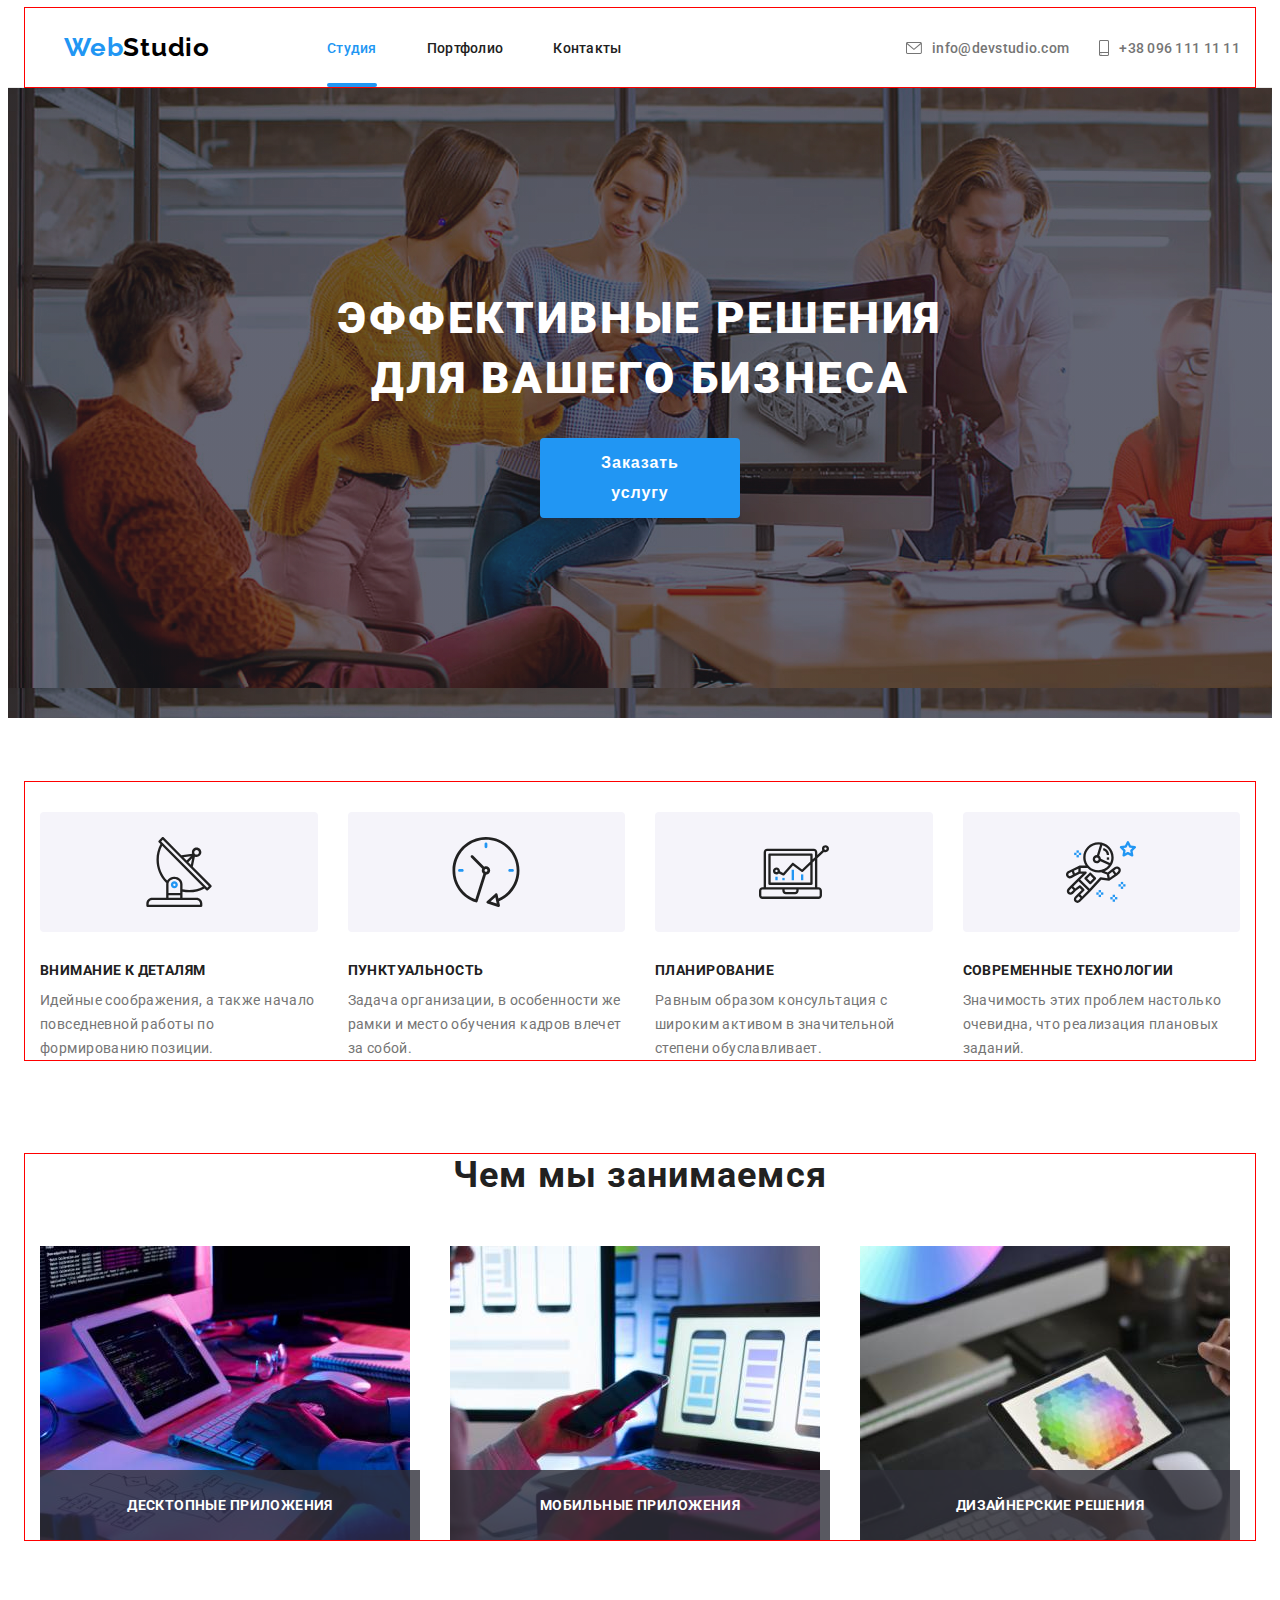
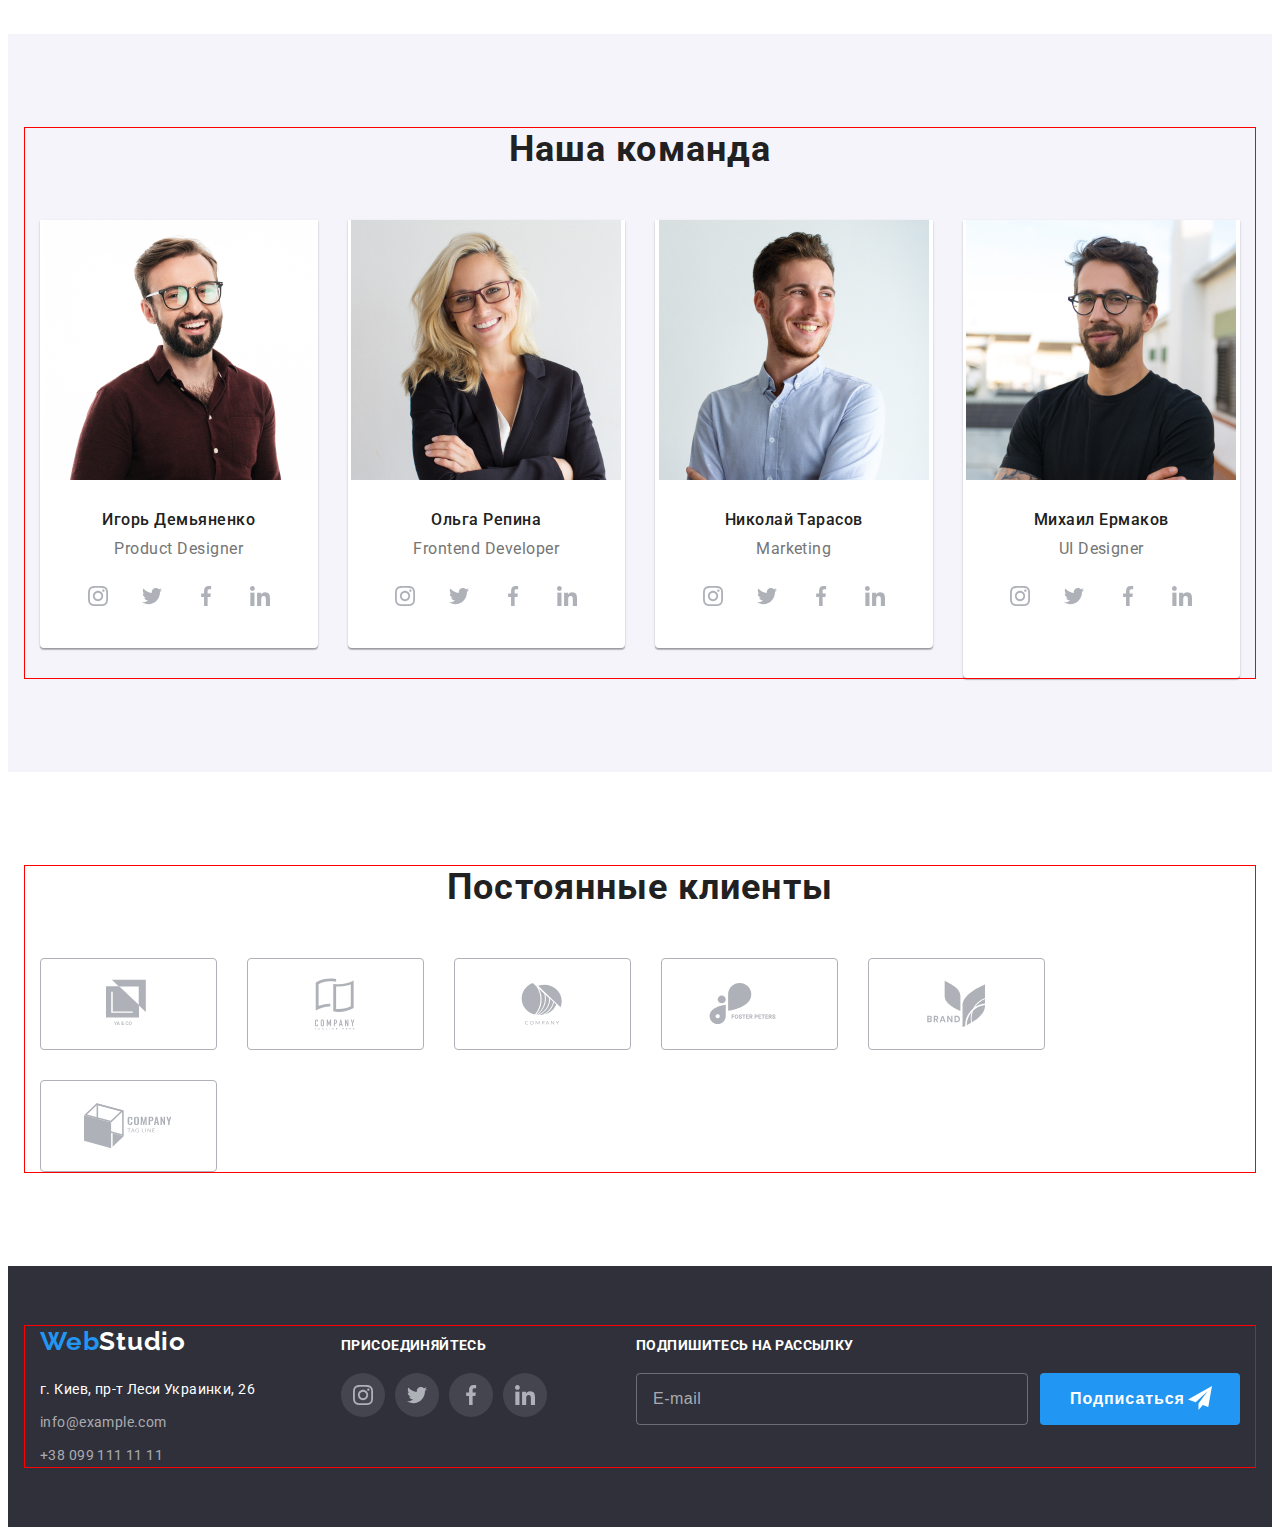
==== commit 02caf61e: "Adds mobile-menu to header for mobile page version" ====
--- a/index.html
+++ b/index.html
@@ -36,14 +36,15 @@
           >Web<span class="logo__part">Studio</span></a
         >
 
-        <svg
-          class="page-header__menu-open"
-          width="40"
-          height="40"
-          data-menu-button
-        >
-          <use href="./images/icons.svg#icon-mobile-menu-open"></use>
-        </svg>
+        <button class="page-header__menu-btn" type="button" data-menu-button>
+          <svg
+            width="40"
+            height="40"
+            aria-label="Переключатель мобильного меню"
+          >
+            <use href="./images/icons.svg#icon-mobile-menu-open"></use>
+          </svg>
+        </button>
 
         <nav class="site-nav">
           <ul class="site-nav__list list">
@@ -80,6 +81,58 @@
               </svg>
               +38 096 111 11 11</a
             >
+          </li>
+        </ul>
+      </div>
+
+      <div class="mobile-menu" data-menu>
+        <button class="mobile-menu__close-btn" type="button" data-menu-close="">
+          <svg
+            width="40"
+            height="40"
+            aria-label="Переключатель мобильного меню"
+          >
+            <use href="./images/icons.svg#icon-mobile-menu-close"></use>
+          </svg>
+        </button>
+
+        <ul class="mobile-menu__nav list">
+          <li class="mobile-menu__item">
+            <a
+              class="mobile-menu__link mobile-menu__link_current link"
+              href="./index.html"
+              >Студия</a
+            >
+          </li>
+          <li class="mobile-menu__item">
+            <a class="mobile-menu__link link" href="./portfolio.html"
+              >Портфолио</a
+            >
+          </li>
+          <li class="mobile-menu__item">
+            <a class="mobile-menu__link link" href="">Контакты</a>
+          </li>
+        </ul>
+
+        <a class="mobile-menu__tell link" href="tel:+380961111111"
+          >+38 096 111 11 11</a
+        >
+        <a class="mobile-menu__mail link" href="mailto:info@devstudio.com"
+          >info@devstudio.com</a
+        >
+
+        <ul class="mobile-menu__social-list list">
+          <li class="social__item">
+            <a href="" class="social__link link">Instagram</a>
+          </li>
+          <li class="social__item">
+            <a href="" class="social__link link">Twitter</a>
+          </li>
+          <li class="social__item">
+            <a href="" class="social__link link">Facebook</a>
+          </li>
+          <li class="social__item">
+            <a href="" class="social__link link">LinkedIn</a>
           </li>
         </ul>
       </div>
--- a/CSS/main.min.css
+++ b/CSS/main.min.css
@@ -1,2 +1,2 @@
-:root{--section-pdg: 94px;--mob-tab-pdg: 60px;--primary-gap: 30px;--primary-font: 'Roboto', sans-serif;--secondary-font: 'Raleway', sans-serif;--primary-bgc: #ffffff;--footer-bgc: #2f303a;--secondary-bgc: #f5f4fa;--main-title-color: #212121;--paragraph-color: #757575;--primary-part-logo-color: #2196f3;--header-part-logo-color: #000000;--footer-part-logo-color: #ffffff;--action-color: #2196f3;--hero-btn-action-bgc: #188ce8;--fotter-contacts-color: rgba(255, 255, 255, 0.6);--project-border-color: #eeeeee;--animation-function: cubic-bezier(0.4, 0, 0.2, 1)}body{font-family:var(--primary-font);background-color:var(--primary-bgc)}h1,h2,h3,h4,h5,h6,p{margin:0}img{display:block;max-width:100%;height:auto}.list{list-style:none;margin:0;padding:0}.link{text-decoration:none}.visually-hidden{position:absolute !important;clip:rect(1px 1px 1px 1px);clip:rect(1px 1px 1px 1px);padding:0 !important;border:0 !important;height:1px !important;width:1px !important;overflow:hidden}.container{padding-left:15px;padding-right:15px;margin:0 auto;outline:1px solid green}@media screen and (min-width: 768px){.container{max-width:768px;outline:1px solid blue}}@media screen and (min-width: 1200px){.container{max-width:1200px;outline:1px solid red}}@media screen and (min-width: 768px){.page-header .container{display:-webkit-box;display:-ms-flexbox;display:flex;-webkit-box-align:center;-ms-flex-align:center;align-items:center}}@media screen and (min-width: 1200px){.page-header .container{display:-webkit-box;display:-ms-flexbox;display:flex;-webkit-box-align:center;-ms-flex-align:center;align-items:center}}@media screen and (min-width: 1200px){.page-footer .container{display:-webkit-box;display:-ms-flexbox;display:flex;-webkit-box-align:baseline;-ms-flex-align:baseline;align-items:baseline}}.section-title{font-weight:700;font-size:28px;line-height:1.17857;letter-spacing:.03em;margin-bottom:var(--primary-gap);text-align:center;color:var(--main-title-color)}@media screen and (min-width: 1200px){.section-title{font-weight:700;font-size:36px;line-height:1.16667;letter-spacing:.03em;margin-bottom:50px}}.subtitle{font-weight:700;font-size:14px;line-height:1.14286;letter-spacing:.03em;text-transform:uppercase}.social-list{display:-webkit-box;display:-ms-flexbox;display:flex;-webkit-box-pack:center;-ms-flex-pack:center;justify-content:center;-webkit-box-align:center;-ms-flex-align:center;align-items:center}.social-list__item{border-radius:50%}.social-list__item_inverse{background-color:rgba(255,255,255,0.1)}@media screen and (max-width: 767px){.page-footer .social-list{margin-bottom:60px}}.social-list__item:not(:last-child){margin-right:10px}.social-list__link{width:44px;height:44px;display:-webkit-box;display:-ms-flexbox;display:flex;-webkit-box-pack:center;-ms-flex-pack:center;justify-content:center;-webkit-box-align:center;-ms-flex-align:center;align-items:center;background-color:transparent;border-radius:50%;fill:#afb1b8;color:#ffffff;-webkit-transition:background-color 250ms var(--animation-function),fill 250ms var(--animation-function);transition:background-color 250ms var(--animation-function),fill 250ms var(--animation-function)}.social-list__icon{width:20px;height:20px}.social-list__link:hover,.social-list__link:focus{background-color:var(--action-color);fill:currentColor}.logo{font-family:var(--secondary-font);font-weight:700;font-size:24px;line-height:1.16667;letter-spacing:.03em;color:#2196f3;-webkit-animation-duration:1000ms;animation-duration:1000ms;-webkit-animation-delay:250ms;animation-delay:250ms}@media screen and (min-width: 1200px){.logo{font-weight:700;font-size:26px;line-height:1.19231;letter-spacing:.03em}}.logo__part{color:#000000}.logo__part_inverse{color:#ffffff}.logo:hover{-webkit-animation-iteration-count:infinite;animation-iteration-count:infinite;-webkit-animation-duration:500ms;animation-duration:500ms;-webkit-animation-name:pulse;animation-name:pulse}.page-header .logo{padding:16px 0 15px;display:inline-block}@media screen and (min-width: 768px){.page-header .logo{margin-right:88px;padding:26px 0 25px}}@media screen and (min-width: 1200px){.page-header .logo{margin-right:93px;padding:24px}}.page-footer .logo{display:block;padding:0;margin-right:0;margin-bottom:20px}.button{font-weight:700;font-size:16px;line-height:1.875;letter-spacing:.058em;display:inline-block;width:200px;padding:10px 32px;text-align:center;color:#ffffff;background-color:var(--action-color);border:none;border-radius:4px;cursor:pointer;-webkit-transition:background-color 250ms var(--animation-function);transition:background-color 250ms var(--animation-function)}.button:hover,.button:focus{background-color:var(--hero-btn-action-bgc)}.subscription .button{position:relative;padding:10px 61px 10px 30px}.button__icon{position:absolute;top:13px;right:28px}.modal-form .button{display:block;margin:30px auto 0}.backdrop{position:fixed;top:0;left:0;width:100vw;height:100vh;background-color:rgba(0,0,0,0.2);opacity:1;-webkit-transition:opacity 250ms var(--animation-function);transition:opacity 250ms var(--animation-function)}.backdrop.is-hidden{opacity:0;pointer-events:none}.modal{position:absolute;padding:40px;width:450px;height:609px;top:50%;left:50%;-webkit-transform:translate(-50%, -50%) scale(1);transform:translate(-50%, -50%) scale(1);-webkit-box-shadow:0px 1px 3px rgba(0,0,0,0.12),0px 1px 1px rgba(0,0,0,0.14),0px 2px 1px rgba(0,0,0,0.2);box-shadow:0px 1px 3px rgba(0,0,0,0.12),0px 1px 1px rgba(0,0,0,0.14),0px 2px 1px rgba(0,0,0,0.2);border-radius:4px;background-color:#ffffff;-webkit-transition:-webkit-transform 250ms var(--animation-function);transition:-webkit-transform 250ms var(--animation-function);transition:transform 250ms var(--animation-function);transition:transform 250ms var(--animation-function), -webkit-transform 250ms var(--animation-function)}@media screen and (min-width: 1200px){.modal{width:528px;height:581px}}.modal__slogan{margin-bottom:12px;font-weight:700;font-size:20px;line-height:1.5;letter-spacing:.03em;text-align:center;color:var(--main-title-color)}@media screen and (min-width: 1200px){.modal__slogan{font-weight:700;font-size:20px;line-height:1.15;letter-spacing:.03em}}.modal__icon{width:18px;height:18px}.modal__close-btn{position:absolute;display:-webkit-box;display:-ms-flexbox;display:flex;-webkit-box-pack:center;-ms-flex-pack:center;justify-content:center;-webkit-box-align:center;-ms-flex-align:center;align-items:center;width:30px;height:30px;top:8px;right:8px;border:1px solid rgba(0,0,0,0.1);border-radius:50%;background-color:#ffffff;cursor:pointer;-webkit-transition:border-color 250ms var(--animation-function),fill 250ms var(--animation-function);transition:border-color 250ms var(--animation-function),fill 250ms var(--animation-function)}.modal__close-btn:hover,.modal__close-btn:focus{fill:var(--action-color);border-color:var(--action-color)}.backdrop.is-hidden .modal{-webkit-transform:translate(-50%, -50%) scale(1.5);transform:translate(-50%, -50%) scale(1.5)}.modal-form__label{display:inline-block;margin-bottom:4px;font-weight:400;font-size:12px;line-height:1.16667;letter-spacing:.01em;color:var(--paragraph-color);cursor:pointer}.modal-form__label:not(:first-child){margin-top:10px}.modal-form__field{position:relative}.modal-form__icon{position:absolute;width:18px;height:18px;top:10px;left:11px;-webkit-transition:fill 250ms var(--animation-function);transition:fill 250ms var(--animation-function)}.modal-form__input:focus+.modal-form__icon{fill:var(--action-color)}.modal-form__input{display:block;width:100%;font-weight:400;font-size:16px;line-height:1.25;letter-spacing:.03em;color:var(--main-title-color);border:1px solid rgba(33,33,33,0.2);border-radius:4px;cursor:pointer;-webkit-transition:border-color 250ms var(--animation-function);transition:border-color 250ms var(--animation-function)}.modal-form__input:focus{border-color:var(--action-color);outline:none}.modal-form__data-input{padding:11px 11px 11px 41px;height:40px}.modal-form__comment-input{padding:12px 16px;height:120px;resize:none}.modal-form__comment-input::-webkit-input-placeholder{font-weight:400;font-size:12px;line-height:1.16667;letter-spacing:.01em;color:rgba(117,117,117,0.5)}.modal-form__comment-input:-ms-input-placeholder{font-weight:400;font-size:12px;line-height:1.16667;letter-spacing:.01em;color:rgba(117,117,117,0.5)}.modal-form__comment-input::-ms-input-placeholder{font-weight:400;font-size:12px;line-height:1.16667;letter-spacing:.01em;color:rgba(117,117,117,0.5)}.modal-form__comment-input::placeholder{font-weight:400;font-size:12px;line-height:1.16667;letter-spacing:.01em;color:rgba(117,117,117,0.5)}.agreement{display:-webkit-box;display:-ms-flexbox;display:flex;-webkit-box-align:center;-ms-flex-align:center;align-items:center;margin-top:20px}.agreement__text,.agreement__link{font-weight:400;font-size:12px;line-height:1.16667;letter-spacing:.025em}@media screen and (min-width: 1200px){.agreement__text,.agreement__link{font-weight:400;font-size:14px;line-height:1.71429;letter-spacing:.03em}}.agreement__text{color:var(--paragraph-color);cursor:pointer;display:-webkit-box;display:-ms-flexbox;display:flex;-webkit-box-align:center;-ms-flex-align:center;align-items:center;-webkit-box-pack:justify;-ms-flex-pack:justify;justify-content:space-between}.agreement__link{color:#2196f3;text-decoration:underline}.agreement__custom-checkbox{display:inline-block;margin-right:8px;width:16px;height:15px;border:2px solid #212121;border-radius:2px;-webkit-transition:background-color 250ms var(--animation-function),border-color 250ms var(--animation-function),-webkit-box-shadow 250ms var(--animation-function);transition:background-color 250ms var(--animation-function),border-color 250ms var(--animation-function),-webkit-box-shadow 250ms var(--animation-function);transition:background-color 250ms var(--animation-function),border-color 250ms var(--animation-function),box-shadow 250ms var(--animation-function);transition:background-color 250ms var(--animation-function),border-color 250ms var(--animation-function),box-shadow 250ms var(--animation-function),-webkit-box-shadow 250ms var(--animation-function)}.agreement__default-checkbox:checked+.agreement__custom-checkbox{background-color:var(--action-color);background-image:url(../images/icon-check.svg);background-size:contain;background-origin:border-box;border-color:var(--action-color)}.agreement__default-checkbox:focus-visible+.agreement__custom-checkbox{-webkit-box-shadow:0 0 3px 2px var(--action-color);box-shadow:0 0 3px 2px var(--action-color)}.page-header{border-bottom:1px solid #ececec;position:relative}.page-header__menu-open{position:absolute;top:10px;right:15px;cursor:pointer;-webkit-transition:fill 250ms var(--animation-function);transition:fill 250ms var(--animation-function)}@media screen and (min-width: 768px){.page-header__menu-open{display:none}}.page-header__menu-open:hover,.page-header__menu-open:focus{fill:var(--action-color)}@media screen and (max-width: 767px){.site-nav__list{display:none}}@media screen and (min-width: 768px){.site-nav__list{display:-webkit-box;display:-ms-flexbox;display:flex}}@media screen and (min-width: 1200px){.site-nav__list{display:-webkit-box;display:-ms-flexbox;display:flex}}.site-nav__item:not(:last-child){margin-right:50px}.site-nav__link{padding:32px 0 31px;font-weight:500;font-size:14px;line-height:1.14286;letter-spacing:.02em;color:var(--main-title-color);-webkit-transition:color 250ms var(--animation-function);transition:color 250ms var(--animation-function)}.site-nav__link_current{position:relative;color:var(--action-color)}.site-nav__link_current::after{position:absolute;bottom:0;content:'';display:block;height:4px;width:100%;border-radius:2px;background-color:var(--primary-part-logo-color)}.site-nav__link:hover,.site-nav__link:focus{color:var(--action-color)}.contacts{display:none;margin-left:auto;-webkit-box-align:center;-ms-flex-align:center;align-items:center}@media screen and (min-width: 768px){.contacts{display:block;padding:21px 0 20px}}@media screen and (min-width: 1200px){.contacts{display:-webkit-box;display:-ms-flexbox;display:flex}}@media screen and (min-width: 768px) and (max-width: 1199px){.contacts__item:not(:first-child){margin-top:10px}}@media screen and (min-width: 1200px){.contacts__item:not(:first-child){margin-left:30px}}.contacts__link{font-weight:500;font-size:12px;line-height:1.16667;letter-spacing:.02em;color:var(--paragraph-color);display:-webkit-box;display:-ms-flexbox;display:flex;-webkit-box-align:center;-ms-flex-align:center;align-items:center;-webkit-transition:color 250ms var(--animation-function);transition:color 250ms var(--animation-function)}.contacts__link:hover,.contacts__link:focus{color:var(--action-color)}.contacts__link:hover__icon,.contacts__link:focus__icon{fill:currentColor}.contacts__icon{fill:currentColor;margin-right:10px}.hero{padding:118px 0;margin:0 auto;text-align:center;max-width:480px;height:auto;background-color:#c4c4c4;background-image:-webkit-gradient(linear, left top, left bottom, from(rgba(47,48,58,0.4)), to(rgba(47,48,58,0.4))),url(../images/hero/hero-mobile.jpg);background-image:linear-gradient(rgba(47,48,58,0.4), rgba(47,48,58,0.4)),url(../images/hero/hero-mobile.jpg);background-size:480px 400px}@media (min-device-pixel-ratio: 2), (-webkit-min-device-pixel-ratio: 2), (min-resolution: 192dpi), (min-resolution: 2dppx){.hero{background-image:-webkit-gradient(linear, left top, left bottom, from(rgba(47,48,58,0.4)), to(rgba(47,48,58,0.4))),url(../images/hero/hero-mobile@2x.jpg);background-image:linear-gradient(rgba(47,48,58,0.4), rgba(47,48,58,0.4)),url(../images/hero/hero-mobile@2x.jpg);background-size:480px 400px}}@media screen and (min-width: 768px){.hero{max-width:768px;height:auto;background-image:-webkit-gradient(linear, left top, left bottom, from(rgba(47,48,58,0.4)), to(rgba(47,48,58,0.4))),url(../images/hero/hero-tablet.jpg);background-image:linear-gradient(rgba(47,48,58,0.4), rgba(47,48,58,0.4)),url(../images/hero/hero-tablet.jpg);background-size:768px 400px}}@media (min-device-pixel-ratio: 2), (-webkit-min-device-pixel-ratio: 2), (min-resolution: 192dpi), (min-resolution: 2dppx){.hero{background-image:-webkit-gradient(linear, left top, left bottom, from(rgba(47,48,58,0.4)), to(rgba(47,48,58,0.4))),url(../images/hero/hero-tablet@2x.jpg);background-image:linear-gradient(rgba(47,48,58,0.4), rgba(47,48,58,0.4)),url(../images/hero/hero-tablet@2x.jpg);background-size:768px 400px}}@media screen and (min-width: 1200px){.hero{max-width:1600px;height:auto;padding:200px 0;background-image:-webkit-gradient(linear, left top, left bottom, from(rgba(47,48,58,0.4)), to(rgba(47,48,58,0.4))),url(../images/hero/hero-desktop.jpg);background-image:linear-gradient(rgba(47,48,58,0.4), rgba(47,48,58,0.4)),url(../images/hero/hero-desktop.jpg);background-size:1600px 600px}}@media screen and (min-width: 1200px) and (min-device-pixel-ratio: 2), screen and (min-width: 1200px) and (-webkit-min-device-pixel-ratio: 2), screen and (min-width: 1200px) and (min-resolution: 192dpi), screen and (min-width: 1200px) and (min-resolution: 2dppx){.hero{background-image:-webkit-gradient(linear, left top, left bottom, from(rgba(47,48,58,0.4)), to(rgba(47,48,58,0.4))),url(../images/hero/hero-desktop@2x.jpg);background-image:linear-gradient(rgba(47,48,58,0.4), rgba(47,48,58,0.4)),url(../images/hero/hero-desktop@2x.jpg)}}.hero__title{margin:0 auto;max-width:360px;margin-bottom:30px;font-weight:900;font-size:26px;line-height:1.61538;letter-spacing:.06em;text-transform:uppercase;color:#ffffff}@media screen and (min-width: 1200px){.hero__title{max-width:696px;font-weight:900;font-size:44px;line-height:1.36364;letter-spacing:.06em}}.advantages{padding:var(--mob-tab-pdg) 0}@media screen and (min-width: 1200px){.advantages{padding:var(--section-pdg) 0}}.advantages__box{width:100%;padding:25px 0;display:-webkit-box;display:-ms-flexbox;display:flex;-webkit-box-pack:center;-ms-flex-pack:center;justify-content:center;-webkit-box-align:center;-ms-flex-align:center;align-items:center;margin-bottom:30px;background-color:var(--secondary-bgc);border-radius:4px}.advantages__icon{width:70px;height:70px}.advantages__subtitle{margin-bottom:10px;color:var(--main-title-color)}@media screen and (max-width: 767px){.advantages__subtitle{text-align:center}}.advantages__description{font-weight:400;font-size:14px;line-height:1.71429;letter-spacing:.03em;color:var(--paragraph-color)}@media screen and (min-width: 768px){.advantages__list{display:-webkit-box;display:-ms-flexbox;display:flex;-ms-flex-wrap:wrap;flex-wrap:wrap;margin-top:calc(-1 * var(--primary-gap));margin-left:calc(-1 * var(--primary-gap))}}@media screen and (min-width: 768px){.advantages__item{margin-top:var(--primary-gap);margin-left:var(--primary-gap);-ms-flex-preferred-size:calc(100% / 2 - var(--primary-gap));flex-basis:calc(100% / 2 - var(--primary-gap))}}@media screen and (min-width: 1200px){.advantages__item{-ms-flex-preferred-size:calc(100% / 4 - var(--primary-gap));flex-basis:calc(100% / 4 - var(--primary-gap))}}.abilities{padding:0 0 var(--section-pdg)}@media screen and (max-width: 1199px){.abilities{display:none}}.abilities__list{display:-webkit-box;display:-ms-flexbox;display:flex;-ms-flex-wrap:wrap;flex-wrap:wrap;-webkit-box-pack:center;-ms-flex-pack:center;justify-content:center;margin-top:calc(-1 * var(--primary-gap));margin-left:calc(-1 * var(--primary-gap))}.abilities__item{position:relative;margin-top:var(--primary-gap);margin-left:var(--primary-gap);-ms-flex-preferred-size:calc(100% / 3 - var(--primary-gap));flex-basis:calc(100% / 3 - var(--primary-gap))}.abilities__subtitle{position:absolute;display:block;padding:27px 0;width:100%;bottom:0;text-align:center;color:#ffffff;background-color:rgba(47,48,58,0.8)}.team{padding:var(--mob-tab-pdg) 0;background-color:var(--secondary-bgc)}@media screen and (min-width: 1200px){.team{padding:var(--section-pdg) 0}}@media screen and (min-width: 768px){.team__list{display:-webkit-box;display:-ms-flexbox;display:flex;-ms-flex-wrap:wrap;flex-wrap:wrap;margin-top:calc(-1 * var(--primary-gap));margin-left:calc(-1 * var(--primary-gap))}}.team__item{-webkit-box-shadow:0px 1px 3px rgba(0,0,0,0.12),0px 1px 1px rgba(0,0,0,0.14),0px 2px 1px rgba(0,0,0,0.2);box-shadow:0px 1px 3px rgba(0,0,0,0.12),0px 1px 1px rgba(0,0,0,0.14),0px 2px 1px rgba(0,0,0,0.2);border-radius:0px 0px 4px 4px;background-color:#ffffff}@media screen and (min-width: 768px){.team__item{margin-top:var(--primary-gap);margin-left:var(--primary-gap);-ms-flex-preferred-size:calc(100% / 2 - var(--primary-gap));flex-basis:calc(100% / 2 - var(--primary-gap))}}@media screen and (min-width: 1200px){.team__item{-ms-flex-preferred-size:calc(100% / 4 - var(--primary-gap));flex-basis:calc(100% / 4 - var(--primary-gap))}}.team__img{margin:0 auto}.team__box{padding:30px 122px 24px}@media screen and (min-width: 768px){.team__box{padding:30px 74px 24px}}@media screen and (min-width: 1200px){.team__box{padding:30px 32px}}.team__name{margin-bottom:10px;font-weight:500;font-size:16px;line-height:1.1875;letter-spacing:.03em;text-align:center;color:var(--main-title-color)}.team__profesion{font-weight:400;font-size:16px;line-height:1.1875;letter-spacing:.03em;color:var(--paragraph-color);margin-bottom:16px;text-align:center}.customers{padding:60px 0}@media screen and (min-width: 1200px){.customers{padding:94px 0}}.customers__list{display:-webkit-box;display:-ms-flexbox;display:flex;-ms-flex-wrap:wrap;flex-wrap:wrap;margin-top:calc(-1 * (var(--primary-gap)));margin-left:calc(-1 * (var(--primary-gap)))}.customers__item{border:1px solid #afb1b8;border-radius:4px;margin-top:var(--primary-gap);margin-left:var(--primary-gap);height:90px;-webkit-transition:border-color 250ms var(--animation-function);transition:border-color 250ms var(--animation-function);cursor:pointer;-ms-flex-preferred-size:calc(100% / 2 - var(--primary-gap));flex-basis:calc(100% / 2 - var(--primary-gap))}.customers__item:hover{border-color:var(--action-color)}.customers__item:hover .link{fill:currentColor}@media screen and (min-width: 768px){.customers__item{-ms-flex-preferred-size:calc((100% / 3) - var(--primary-gap));flex-basis:calc((100% / 3) - var(--primary-gap))}}@media screen and (min-width: 1200px){.customers__item{-ms-flex-preferred-size:calc((100% / 6) - var(--primary-gap));flex-basis:calc((100% / 6) - var(--primary-gap))}}.customers__link{width:100%;height:100%;display:-webkit-box;display:-ms-flexbox;display:flex;-webkit-box-pack:center;-ms-flex-pack:center;justify-content:center;-webkit-box-align:center;-ms-flex-align:center;align-items:center;color:var(--action-color);fill:#afb1b8;-webkit-transition:fill 250ms var(--animation-function);transition:fill 250ms var(--animation-function)}.customers__link:focus{fill:currentColor}.page-footer{background-color:var(--footer-bgc);padding:60px 0}@media screen and (max-width: 1199px){.page-footer{text-align:center}}@media screen and (min-width: 768px){.page-footer__tablet-flexbox{display:-webkit-box;display:-ms-flexbox;display:flex;-webkit-box-align:baseline;-ms-flex-align:baseline;align-items:baseline;-ms-flex-pack:distribute;justify-content:space-around}}.address{font-weight:400;font-size:14px;line-height:1.71429;letter-spacing:.03em;font-style:normal;color:#ffffff}.address__description,.address__item:not(:last-child){margin-bottom:8px}@media screen and (min-width: 1200px){.address__description,.address__item:not(:last-child){margin-bottom:9px;display:inline-block}}.address__link{color:rgba(255,255,255,0.6)}@media screen and (max-width: 1199px){.address{margin-bottom:60px}}@media screen and (min-width: 1200px){.join{margin-left:86px}}.slogan{display:inline-block;margin-bottom:20px;font-weight:700;font-size:14px;line-height:1.14286;letter-spacing:.03em;text-transform:uppercase;color:#ffffff}@media screen and (min-width: 1200px){.subscription{margin-left:auto}}@media screen and (min-width: 1200px){.form{display:-webkit-box;display:-ms-flexbox;display:flex}}.form__input{width:100%;display:block;padding:15px 16px;font-weight:400;font-size:16px;line-height:1.25;letter-spacing:.08em;background-color:transparent;color:#ffffff;border-radius:4px;border:1px solid rgba(255,255,255,0.3)}@media screen and (max-width: 1199px){.form__input{margin:0 auto 20px}}@media screen and (min-width: 768px) and (max-width: 1199px){.form__input{width:450px}}@media screen and (min-width: 1200px){.form__input{display:inline-block;width:358px;margin-right:12px}}.form__input::-webkit-input-placeholder{font-weight:400;font-size:16px;line-height:1.25;letter-spacing:.03em;color:rgba(255,255,255,0.6)}.form__input:-ms-input-placeholder{font-weight:400;font-size:16px;line-height:1.25;letter-spacing:.03em;color:rgba(255,255,255,0.6)}.form__input::-ms-input-placeholder{font-weight:400;font-size:16px;line-height:1.25;letter-spacing:.03em;color:rgba(255,255,255,0.6)}.form__input::placeholder{font-weight:400;font-size:16px;line-height:1.25;letter-spacing:.03em;color:rgba(255,255,255,0.6)}
+:root{--section-pdg: 94px;--mob-tab-pdg: 60px;--primary-gap: 30px;--primary-font: 'Roboto', sans-serif;--secondary-font: 'Raleway', sans-serif;--primary-bgc: #ffffff;--footer-bgc: #2f303a;--secondary-bgc: #f5f4fa;--main-title-color: #212121;--paragraph-color: #757575;--primary-part-logo-color: #2196f3;--header-part-logo-color: #000000;--footer-part-logo-color: #ffffff;--action-color: #2196f3;--hero-btn-action-bgc: #188ce8;--fotter-contacts-color: rgba(255, 255, 255, 0.6);--project-border-color: #eeeeee;--animation-function: cubic-bezier(0.4, 0, 0.2, 1)}body{font-family:var(--primary-font);background-color:var(--primary-bgc)}h1,h2,h3,h4,h5,h6,p{margin:0}img{display:block;max-width:100%;height:auto}.list{list-style:none;margin:0;padding:0}.link{text-decoration:none}.visually-hidden{position:absolute !important;clip:rect(1px 1px 1px 1px);clip:rect(1px 1px 1px 1px);padding:0 !important;border:0 !important;height:1px !important;width:1px !important;overflow:hidden}.container{padding-left:15px;padding-right:15px;margin:0 auto;outline:1px solid green}@media screen and (min-width: 768px){.container{max-width:768px;outline:1px solid blue}}@media screen and (min-width: 1200px){.container{max-width:1200px;outline:1px solid red}}@media screen and (max-width: 767px){.page-header .container{display:-webkit-box;display:-ms-flexbox;display:flex;-webkit-box-align:center;-ms-flex-align:center;align-items:center}}@media screen and (min-width: 768px){.page-header .container{display:-webkit-box;display:-ms-flexbox;display:flex;-webkit-box-align:center;-ms-flex-align:center;align-items:center}}@media screen and (min-width: 1200px){.page-header .container{display:-webkit-box;display:-ms-flexbox;display:flex;-webkit-box-align:center;-ms-flex-align:center;align-items:center}}@media screen and (min-width: 1200px){.page-footer .container{display:-webkit-box;display:-ms-flexbox;display:flex;-webkit-box-align:baseline;-ms-flex-align:baseline;align-items:baseline}}.section-title{font-weight:700;font-size:28px;line-height:1.17857;letter-spacing:.03em;margin-bottom:var(--primary-gap);text-align:center;color:var(--main-title-color)}@media screen and (min-width: 1200px){.section-title{font-weight:700;font-size:36px;line-height:1.16667;letter-spacing:.03em;margin-bottom:50px}}.subtitle{font-weight:700;font-size:14px;line-height:1.14286;letter-spacing:.03em;text-transform:uppercase}.social-list{display:-webkit-box;display:-ms-flexbox;display:flex;-webkit-box-pack:center;-ms-flex-pack:center;justify-content:center;-webkit-box-align:center;-ms-flex-align:center;align-items:center}.social-list__item{border-radius:50%}.social-list__item_inverse{background-color:rgba(255,255,255,0.1)}@media screen and (max-width: 767px){.page-footer .social-list{margin-bottom:60px}}.social-list__item:not(:last-child){margin-right:10px}.social-list__link{width:44px;height:44px;display:-webkit-box;display:-ms-flexbox;display:flex;-webkit-box-pack:center;-ms-flex-pack:center;justify-content:center;-webkit-box-align:center;-ms-flex-align:center;align-items:center;background-color:transparent;border-radius:50%;fill:#afb1b8;color:#ffffff;-webkit-transition:background-color 250ms var(--animation-function),fill 250ms var(--animation-function);transition:background-color 250ms var(--animation-function),fill 250ms var(--animation-function)}.social-list__icon{width:20px;height:20px}.social-list__link:hover,.social-list__link:focus{background-color:var(--action-color);fill:currentColor}.logo{font-family:var(--secondary-font);font-weight:700;font-size:24px;line-height:1.16667;letter-spacing:.03em;color:#2196f3;-webkit-animation-duration:1000ms;animation-duration:1000ms;-webkit-animation-delay:250ms;animation-delay:250ms}@media screen and (min-width: 1200px){.logo{font-weight:700;font-size:26px;line-height:1.19231;letter-spacing:.03em}}.logo__part{color:#000000}.logo__part_inverse{color:#ffffff}.logo:hover{-webkit-animation-iteration-count:infinite;animation-iteration-count:infinite;-webkit-animation-duration:500ms;animation-duration:500ms;-webkit-animation-name:pulse;animation-name:pulse}.page-header .logo{padding:16px 0 15px;display:inline-block}@media screen and (min-width: 768px){.page-header .logo{margin-right:88px;padding:26px 0 25px}}@media screen and (min-width: 1200px){.page-header .logo{margin-right:93px;padding:24px}}.page-footer .logo{display:block;padding:0;margin-right:0;margin-bottom:20px}.button{font-weight:700;font-size:16px;line-height:1.875;letter-spacing:.058em;display:inline-block;width:200px;padding:10px 32px;text-align:center;color:#ffffff;background-color:var(--action-color);border:none;border-radius:4px;cursor:pointer;-webkit-transition:background-color 250ms var(--animation-function);transition:background-color 250ms var(--animation-function)}.button:hover,.button:focus{background-color:var(--hero-btn-action-bgc)}.subscription .button{position:relative;padding:10px 61px 10px 30px}.button__icon{position:absolute;top:13px;right:28px}.modal-form .button{display:block;margin:30px auto 0}.backdrop{position:fixed;top:0;left:0;width:100vw;height:100vh;background-color:rgba(0,0,0,0.2);opacity:1;-webkit-transition:opacity 250ms var(--animation-function);transition:opacity 250ms var(--animation-function);overflow-y:scroll}.backdrop.is-hidden{opacity:0;pointer-events:none}.modal{position:absolute;padding:40px;top:50%;left:50%;-webkit-transform:translate(-50%, -50%) scale(1);transform:translate(-50%, -50%) scale(1);-webkit-box-shadow:0px 1px 3px rgba(0,0,0,0.12),0px 1px 1px rgba(0,0,0,0.14),0px 2px 1px rgba(0,0,0,0.2);box-shadow:0px 1px 3px rgba(0,0,0,0.12),0px 1px 1px rgba(0,0,0,0.14),0px 2px 1px rgba(0,0,0,0.2);border-radius:4px;background-color:#ffffff;-webkit-transition:-webkit-transform 250ms var(--animation-function);transition:-webkit-transform 250ms var(--animation-function);transition:transform 250ms var(--animation-function);transition:transform 250ms var(--animation-function), -webkit-transform 250ms var(--animation-function)}@media screen and (max-width: 1199px){.modal{width:100vw;max-width:450px;height:609px}}@media screen and (min-width: 1200px){.modal{width:528px;height:581px}}.modal__slogan{margin-bottom:12px;font-weight:700;font-size:20px;line-height:1.5;letter-spacing:.03em;text-align:center;color:var(--main-title-color)}@media screen and (min-width: 1200px){.modal__slogan{font-weight:700;font-size:20px;line-height:1.15;letter-spacing:.03em}}.modal__icon{width:18px;height:18px}.modal__close-btn{position:absolute;display:-webkit-box;display:-ms-flexbox;display:flex;-webkit-box-pack:center;-ms-flex-pack:center;justify-content:center;-webkit-box-align:center;-ms-flex-align:center;align-items:center;width:30px;height:30px;top:8px;right:8px;border:1px solid rgba(0,0,0,0.1);border-radius:50%;background-color:#ffffff;cursor:pointer;-webkit-transition:border-color 250ms var(--animation-function),fill 250ms var(--animation-function);transition:border-color 250ms var(--animation-function),fill 250ms var(--animation-function)}.modal__close-btn:hover,.modal__close-btn:focus{fill:var(--action-color);border-color:var(--action-color)}.backdrop.is-hidden .modal{-webkit-transform:translate(-50%, -50%) scale(1.5);transform:translate(-50%, -50%) scale(1.5)}.modal-form__label{display:inline-block;margin-bottom:4px;font-weight:400;font-size:12px;line-height:1.16667;letter-spacing:.01em;color:var(--paragraph-color);cursor:pointer}.modal-form__label:not(:first-child){margin-top:10px}.modal-form__field{position:relative}.modal-form__icon{position:absolute;width:18px;height:18px;top:10px;left:11px;-webkit-transition:fill 250ms var(--animation-function);transition:fill 250ms var(--animation-function)}.modal-form__input:focus+.modal-form__icon{fill:var(--action-color)}.modal-form__input{display:block;width:100%;font-weight:400;font-size:16px;line-height:1.25;letter-spacing:.03em;color:var(--main-title-color);border:1px solid rgba(33,33,33,0.2);border-radius:4px;cursor:pointer;-webkit-transition:border-color 250ms var(--animation-function);transition:border-color 250ms var(--animation-function)}.modal-form__input:focus{border-color:var(--action-color);outline:none}.modal-form__data-input{padding:11px 11px 11px 41px;height:40px}.modal-form__comment-input{padding:12px 16px;height:120px;resize:none}.modal-form__comment-input::-webkit-input-placeholder{font-weight:400;font-size:12px;line-height:1.16667;letter-spacing:.01em;color:rgba(117,117,117,0.5)}.modal-form__comment-input:-ms-input-placeholder{font-weight:400;font-size:12px;line-height:1.16667;letter-spacing:.01em;color:rgba(117,117,117,0.5)}.modal-form__comment-input::-ms-input-placeholder{font-weight:400;font-size:12px;line-height:1.16667;letter-spacing:.01em;color:rgba(117,117,117,0.5)}.modal-form__comment-input::placeholder{font-weight:400;font-size:12px;line-height:1.16667;letter-spacing:.01em;color:rgba(117,117,117,0.5)}.agreement{display:-webkit-box;display:-ms-flexbox;display:flex;-webkit-box-align:center;-ms-flex-align:center;align-items:center;margin-top:20px}.agreement__text,.agreement__link{font-weight:400;font-size:12px;line-height:1.16667;letter-spacing:.025em}@media screen and (min-width: 1200px){.agreement__text,.agreement__link{font-weight:400;font-size:14px;line-height:1.71429;letter-spacing:.03em}}.agreement__text{color:var(--paragraph-color);cursor:pointer;display:-webkit-box;display:-ms-flexbox;display:flex;-webkit-box-align:center;-ms-flex-align:center;align-items:center;-webkit-box-pack:justify;-ms-flex-pack:justify;justify-content:space-between}.agreement__link{color:#2196f3;text-decoration:underline}.agreement__custom-checkbox{display:inline-block;margin-right:8px;width:16px;height:15px;border:2px solid #212121;border-radius:2px;-webkit-transition:background-color 250ms var(--animation-function),border-color 250ms var(--animation-function),-webkit-box-shadow 250ms var(--animation-function);transition:background-color 250ms var(--animation-function),border-color 250ms var(--animation-function),-webkit-box-shadow 250ms var(--animation-function);transition:background-color 250ms var(--animation-function),border-color 250ms var(--animation-function),box-shadow 250ms var(--animation-function);transition:background-color 250ms var(--animation-function),border-color 250ms var(--animation-function),box-shadow 250ms var(--animation-function),-webkit-box-shadow 250ms var(--animation-function)}.agreement__default-checkbox:checked+.agreement__custom-checkbox{background-color:var(--action-color);background-image:url(../images/icon-check.svg);background-size:contain;background-origin:border-box;border-color:var(--action-color)}.agreement__default-checkbox:focus-visible+.agreement__custom-checkbox{-webkit-box-shadow:0 0 3px 2px var(--action-color);box-shadow:0 0 3px 2px var(--action-color)}.page-header{border-bottom:1px solid #ececec}.page-header__menu-btn,.page-header .mobile-menu__close-btn{display:-webkit-inline-box;display:-ms-inline-flexbox;display:inline-flex;padding:0;margin:0;border:none;background-color:transparent;margin-left:auto;-webkit-transform:fill 250ms var(--animation-function);transform:fill 250ms var(--animation-function);cursor:pointer}.page-header__menu-btn:hover,.page-header__menu-btn:focus:focus-visible,.page-header .mobile-menu__close-btn:hover,.page-header .mobile-menu__close-btn:focus:focus-visible{fill:var(--action-color)}@media screen and (min-width: 768px){.page-header__menu-btn,.page-header .mobile-menu__close-btn{display:none}}@media screen and (max-width: 767px){.site-nav__list{display:none}}@media screen and (min-width: 768px){.site-nav__list{display:-webkit-box;display:-ms-flexbox;display:flex}}@media screen and (min-width: 1200px){.site-nav__list{display:-webkit-box;display:-ms-flexbox;display:flex}}.site-nav__item:not(:last-child){margin-right:50px}.site-nav__link{padding:32px 0 31px;font-weight:500;font-size:14px;line-height:1.14286;letter-spacing:.02em;color:var(--main-title-color);-webkit-transition:color 250ms var(--animation-function);transition:color 250ms var(--animation-function)}.site-nav__link_current{position:relative;color:var(--action-color)}.site-nav__link_current::after{position:absolute;bottom:0;content:'';display:block;height:4px;width:100%;border-radius:2px;background-color:var(--primary-part-logo-color)}.site-nav__link:hover,.site-nav__link:focus{color:var(--action-color)}.contacts{display:none;margin-left:auto;-webkit-box-align:center;-ms-flex-align:center;align-items:center}@media screen and (min-width: 768px){.contacts{display:block;padding:21px 0 20px}}@media screen and (min-width: 1200px){.contacts{display:-webkit-box;display:-ms-flexbox;display:flex;font-weight:500;font-size:14px;line-height:1.14286;letter-spacing:.02em}}@media screen and (min-width: 768px) and (max-width: 1199px){.contacts__item:not(:first-child){margin-top:10px}}@media screen and (min-width: 1200px){.contacts__item:not(:first-child){margin-left:30px}}.contacts__link{font-weight:500;font-size:12px;line-height:1.16667;letter-spacing:.02em;color:var(--paragraph-color);display:-webkit-box;display:-ms-flexbox;display:flex;-webkit-box-align:center;-ms-flex-align:center;align-items:center;-webkit-transition:color 250ms var(--animation-function);transition:color 250ms var(--animation-function)}@media screen and (min-width: 1200px){.contacts__link{font-weight:500;font-size:14px;line-height:1.14286;letter-spacing:.02em}}.contacts__link:hover,.contacts__link:focus{color:var(--action-color)}.contacts__link:hover__icon,.contacts__link:focus__icon{fill:currentColor}.contacts__icon{fill:currentColor;margin-right:10px}.mobile-menu{padding:48px 25px;position:fixed;z-index:99;top:0;left:0;width:100vw;max-width:480px;height:100vh;left:50%;background-color:#ffffff;-webkit-transform:translateY(-100%) translateX(-50%);transform:translateY(-100%) translateX(-50%);-webkit-transition:-webkit-transform 250ms var(--animation-function);transition:-webkit-transform 250ms var(--animation-function);transition:transform 250ms var(--animation-function);transition:transform 250ms var(--animation-function), -webkit-transform 250ms var(--animation-function)}.mobile-menu.is-open{-webkit-transform:translateY(0) translateX(-50%);transform:translateY(0) translateX(-50%)}.mobile-menu__close-btn{position:absolute;top:10px;right:15px}.mobile-menu__nav{margin-bottom:calc(100vh - 494px)}.mobile-menu__item:not(:last-child){margin-bottom:32px}.mobile-menu__link{font-weight:500;font-size:40px;line-height:1.175;letter-spacing:.02em;color:var(--main-title-color);-webkit-transition:color 250ms var(--animation-function);transition:color 250ms var(--animation-function)}.mobile-menu__link:hover,.mobile-menu__link:focus{color:var(--action-color)}.mobile-menu__link_current{color:var(--action-color)}.mobile-menu__tell,.mobile-menu__mail{display:block;margin-bottom:32px;font-weight:500;font-size:34px;line-height:1.17647;letter-spacing:.02em;color:var(--paragraph-color);-webkit-transition:color 250ms var(--animation-function);transition:color 250ms var(--animation-function)}.mobile-menu__tell:hover,.mobile-menu__tell:focus,.mobile-menu__mail:hover,.mobile-menu__mail:focus{color:var(--action-color)}.mobile-menu__mail{margin-bottom:64px;font-weight:500;font-size:24px;line-height:1.16667;letter-spacing:.02em}@media screen and (min-width: 768px){.mobile-menu{display:none}}.mobile-menu__social-list{display:-webkit-box;display:-ms-flexbox;display:flex}.mobile-menu__social-list .social__link{font-weight:500;font-size:18px;line-height:1.22222;letter-spacing:.02em;color:var(--paragraph-color);-webkit-transition:color 250ms var(--animation-function);transition:color 250ms var(--animation-function)}.mobile-menu__social-list .social__link:hover,.mobile-menu__social-list .social__link:focus{color:var(--action-color)}.mobile-menu__social-list .social__item{display:-webkit-box;display:-ms-flexbox;display:flex;-webkit-box-align:center;-ms-flex-align:center;align-items:center}.mobile-menu__social-list .social__item:not(:last-child)::after{content:'';display:inline-block;width:1px;height:22px;background-color:rgba(33,33,33,0.2);margin-left:9.5px;margin-right:9.5px}.hero{padding:118px 0;margin:0 auto;text-align:center;max-width:480px;height:auto;background-color:#c4c4c4;background-image:-webkit-gradient(linear, left top, left bottom, from(rgba(47,48,58,0.4)), to(rgba(47,48,58,0.4))),url(../images/hero/hero-mobile.jpg);background-image:linear-gradient(rgba(47,48,58,0.4), rgba(47,48,58,0.4)),url(../images/hero/hero-mobile.jpg);background-size:480px 400px}@media (min-device-pixel-ratio: 2), (-webkit-min-device-pixel-ratio: 2), (min-resolution: 192dpi), (min-resolution: 2dppx){.hero{background-image:-webkit-gradient(linear, left top, left bottom, from(rgba(47,48,58,0.4)), to(rgba(47,48,58,0.4))),url(../images/hero/hero-mobile@2x.jpg);background-image:linear-gradient(rgba(47,48,58,0.4), rgba(47,48,58,0.4)),url(../images/hero/hero-mobile@2x.jpg);background-size:480px 400px}}@media screen and (min-width: 768px){.hero{max-width:768px;height:auto;background-image:-webkit-gradient(linear, left top, left bottom, from(rgba(47,48,58,0.4)), to(rgba(47,48,58,0.4))),url(../images/hero/hero-tablet.jpg);background-image:linear-gradient(rgba(47,48,58,0.4), rgba(47,48,58,0.4)),url(../images/hero/hero-tablet.jpg);background-size:768px 400px}}@media (min-device-pixel-ratio: 2), (-webkit-min-device-pixel-ratio: 2), (min-resolution: 192dpi), (min-resolution: 2dppx){.hero{background-image:-webkit-gradient(linear, left top, left bottom, from(rgba(47,48,58,0.4)), to(rgba(47,48,58,0.4))),url(../images/hero/hero-tablet@2x.jpg);background-image:linear-gradient(rgba(47,48,58,0.4), rgba(47,48,58,0.4)),url(../images/hero/hero-tablet@2x.jpg);background-size:768px 400px}}@media screen and (min-width: 1200px){.hero{max-width:1600px;height:auto;padding:200px 0;background-image:-webkit-gradient(linear, left top, left bottom, from(rgba(47,48,58,0.4)), to(rgba(47,48,58,0.4))),url(../images/hero/hero-desktop.jpg);background-image:linear-gradient(rgba(47,48,58,0.4), rgba(47,48,58,0.4)),url(../images/hero/hero-desktop.jpg);background-size:1600px 600px}}@media screen and (min-width: 1200px) and (min-device-pixel-ratio: 2), screen and (min-width: 1200px) and (-webkit-min-device-pixel-ratio: 2), screen and (min-width: 1200px) and (min-resolution: 192dpi), screen and (min-width: 1200px) and (min-resolution: 2dppx){.hero{background-image:-webkit-gradient(linear, left top, left bottom, from(rgba(47,48,58,0.4)), to(rgba(47,48,58,0.4))),url(../images/hero/hero-desktop@2x.jpg);background-image:linear-gradient(rgba(47,48,58,0.4), rgba(47,48,58,0.4)),url(../images/hero/hero-desktop@2x.jpg)}}.hero__title{margin:0 auto;max-width:360px;margin-bottom:30px;font-weight:900;font-size:26px;line-height:1.61538;letter-spacing:.06em;text-transform:uppercase;color:#ffffff}@media screen and (min-width: 1200px){.hero__title{max-width:696px;font-weight:900;font-size:44px;line-height:1.36364;letter-spacing:.06em}}.advantages{padding:var(--mob-tab-pdg) 0}@media screen and (min-width: 1200px){.advantages{padding:var(--section-pdg) 0}}.advantages__box{width:100%;padding:25px 0;display:-webkit-box;display:-ms-flexbox;display:flex;-webkit-box-pack:center;-ms-flex-pack:center;justify-content:center;-webkit-box-align:center;-ms-flex-align:center;align-items:center;margin-bottom:30px;background-color:var(--secondary-bgc);border-radius:4px}.advantages__icon{width:70px;height:70px}.advantages__subtitle{margin-bottom:10px;color:var(--main-title-color)}@media screen and (max-width: 767px){.advantages__subtitle{text-align:center}}.advantages__description{font-weight:400;font-size:14px;line-height:1.71429;letter-spacing:.03em;color:var(--paragraph-color)}@media screen and (min-width: 768px){.advantages__list{display:-webkit-box;display:-ms-flexbox;display:flex;-ms-flex-wrap:wrap;flex-wrap:wrap;margin-top:calc(-1 * var(--primary-gap));margin-left:calc(-1 * var(--primary-gap))}}@media screen and (min-width: 768px){.advantages__item{margin-top:var(--primary-gap);margin-left:var(--primary-gap);-ms-flex-preferred-size:calc(100% / 2 - var(--primary-gap));flex-basis:calc(100% / 2 - var(--primary-gap))}}@media screen and (min-width: 1200px){.advantages__item{-ms-flex-preferred-size:calc(100% / 4 - var(--primary-gap));flex-basis:calc(100% / 4 - var(--primary-gap))}}.abilities{padding:0 0 var(--section-pdg)}@media screen and (max-width: 1199px){.abilities{display:none}}.abilities__list{display:-webkit-box;display:-ms-flexbox;display:flex;-ms-flex-wrap:wrap;flex-wrap:wrap;-webkit-box-pack:center;-ms-flex-pack:center;justify-content:center;margin-top:calc(-1 * var(--primary-gap));margin-left:calc(-1 * var(--primary-gap))}.abilities__item{position:relative;margin-top:var(--primary-gap);margin-left:var(--primary-gap);-ms-flex-preferred-size:calc(100% / 3 - var(--primary-gap));flex-basis:calc(100% / 3 - var(--primary-gap))}.abilities__subtitle{position:absolute;display:block;padding:27px 0;width:100%;bottom:0;text-align:center;color:#ffffff;background-color:rgba(47,48,58,0.8)}.team{padding:var(--mob-tab-pdg) 0;background-color:var(--secondary-bgc)}@media screen and (min-width: 1200px){.team{padding:var(--section-pdg) 0}}@media screen and (min-width: 768px){.team__list{display:-webkit-box;display:-ms-flexbox;display:flex;-ms-flex-wrap:wrap;flex-wrap:wrap;margin-top:calc(-1 * var(--primary-gap));margin-left:calc(-1 * var(--primary-gap))}}.team__item{-webkit-box-shadow:0px 1px 3px rgba(0,0,0,0.12),0px 1px 1px rgba(0,0,0,0.14),0px 2px 1px rgba(0,0,0,0.2);box-shadow:0px 1px 3px rgba(0,0,0,0.12),0px 1px 1px rgba(0,0,0,0.14),0px 2px 1px rgba(0,0,0,0.2);border-radius:0px 0px 4px 4px;background-color:#ffffff}@media screen and (min-width: 480px){.team__item:not(:last-child){margin-bottom:var(--primary-gap)}}@media screen and (min-width: 768px){.team__item{margin-top:var(--primary-gap);margin-left:var(--primary-gap);-ms-flex-preferred-size:calc(100% / 2 - var(--primary-gap));flex-basis:calc(100% / 2 - var(--primary-gap))}}@media screen and (min-width: 1200px){.team__item{-ms-flex-preferred-size:calc(100% / 4 - var(--primary-gap));flex-basis:calc(100% / 4 - var(--primary-gap))}}.team__img{margin:0 auto}.team__box{padding:30px 0 24px}@media screen and (min-width: 768px){.team__box{padding:30px 74px 24px}}@media screen and (min-width: 1200px){.team__box{padding:30px 32px}}.team__name{margin-bottom:10px;font-weight:500;font-size:16px;line-height:1.1875;letter-spacing:.03em;text-align:center;color:var(--main-title-color)}.team__profesion{font-weight:400;font-size:16px;line-height:1.1875;letter-spacing:.03em;color:var(--paragraph-color);margin-bottom:16px;text-align:center}.customers{padding:60px 0}@media screen and (min-width: 1200px){.customers{padding:94px 0}}.customers__list{display:-webkit-box;display:-ms-flexbox;display:flex;-ms-flex-wrap:wrap;flex-wrap:wrap;margin-top:calc(-1 * (var(--primary-gap)));margin-left:calc(-1 * (var(--primary-gap)))}.customers__item{border:1px solid #afb1b8;border-radius:4px;margin-top:var(--primary-gap);margin-left:var(--primary-gap);height:90px;-webkit-transition:border-color 250ms var(--animation-function);transition:border-color 250ms var(--animation-function);cursor:pointer;-ms-flex-preferred-size:calc(100% / 2 - var(--primary-gap));flex-basis:calc(100% / 2 - var(--primary-gap))}.customers__item:hover{border-color:var(--action-color)}.customers__item:hover .link{fill:currentColor}@media screen and (min-width: 768px){.customers__item{-ms-flex-preferred-size:calc((100% / 3) - var(--primary-gap));flex-basis:calc((100% / 3) - var(--primary-gap))}}@media screen and (min-width: 1200px){.customers__item{-ms-flex-preferred-size:calc((100% / 6) - var(--primary-gap));flex-basis:calc((100% / 6) - var(--primary-gap))}}.customers__link{width:100%;height:100%;display:-webkit-box;display:-ms-flexbox;display:flex;-webkit-box-pack:center;-ms-flex-pack:center;justify-content:center;-webkit-box-align:center;-ms-flex-align:center;align-items:center;color:var(--action-color);fill:#afb1b8;-webkit-transition:fill 250ms var(--animation-function);transition:fill 250ms var(--animation-function)}.customers__link:focus{fill:currentColor}.page-footer{background-color:var(--footer-bgc);padding:60px 0}@media screen and (max-width: 1199px){.page-footer{text-align:center}}@media screen and (min-width: 768px){.page-footer__tablet-flexbox{display:-webkit-box;display:-ms-flexbox;display:flex;-webkit-box-align:baseline;-ms-flex-align:baseline;align-items:baseline;-ms-flex-pack:distribute;justify-content:space-around}}.address{font-weight:400;font-size:14px;line-height:1.71429;letter-spacing:.03em;font-style:normal;color:#ffffff}.address__description,.address__item:not(:last-child){margin-bottom:8px}@media screen and (min-width: 1200px){.address__description,.address__item:not(:last-child){margin-bottom:9px;display:inline-block}}.address__link{color:rgba(255,255,255,0.6)}@media screen and (max-width: 1199px){.address{margin-bottom:60px}}@media screen and (min-width: 1200px){.join{margin-left:86px}}.slogan{display:inline-block;margin-bottom:20px;font-weight:700;font-size:14px;line-height:1.14286;letter-spacing:.03em;text-transform:uppercase;color:#ffffff}@media screen and (min-width: 1200px){.subscription{margin-left:auto}}@media screen and (min-width: 1200px){.form{display:-webkit-box;display:-ms-flexbox;display:flex}}.form__input{width:100%;display:block;padding:15px 16px;font-weight:400;font-size:16px;line-height:1.25;letter-spacing:.08em;background-color:transparent;color:#ffffff;border-radius:4px;border:1px solid rgba(255,255,255,0.3)}@media screen and (max-width: 1199px){.form__input{margin:0 auto 20px}}@media screen and (min-width: 768px) and (max-width: 1199px){.form__input{width:450px}}@media screen and (min-width: 1200px){.form__input{display:inline-block;width:358px;margin-right:12px}}.form__input::-webkit-input-placeholder{font-weight:400;font-size:16px;line-height:1.25;letter-spacing:.03em;color:rgba(255,255,255,0.6)}.form__input:-ms-input-placeholder{font-weight:400;font-size:16px;line-height:1.25;letter-spacing:.03em;color:rgba(255,255,255,0.6)}.form__input::-ms-input-placeholder{font-weight:400;font-size:16px;line-height:1.25;letter-spacing:.03em;color:rgba(255,255,255,0.6)}.form__input::placeholder{font-weight:400;font-size:16px;line-height:1.25;letter-spacing:.03em;color:rgba(255,255,255,0.6)}
 /*# sourceMappingURL=main.min.css.map */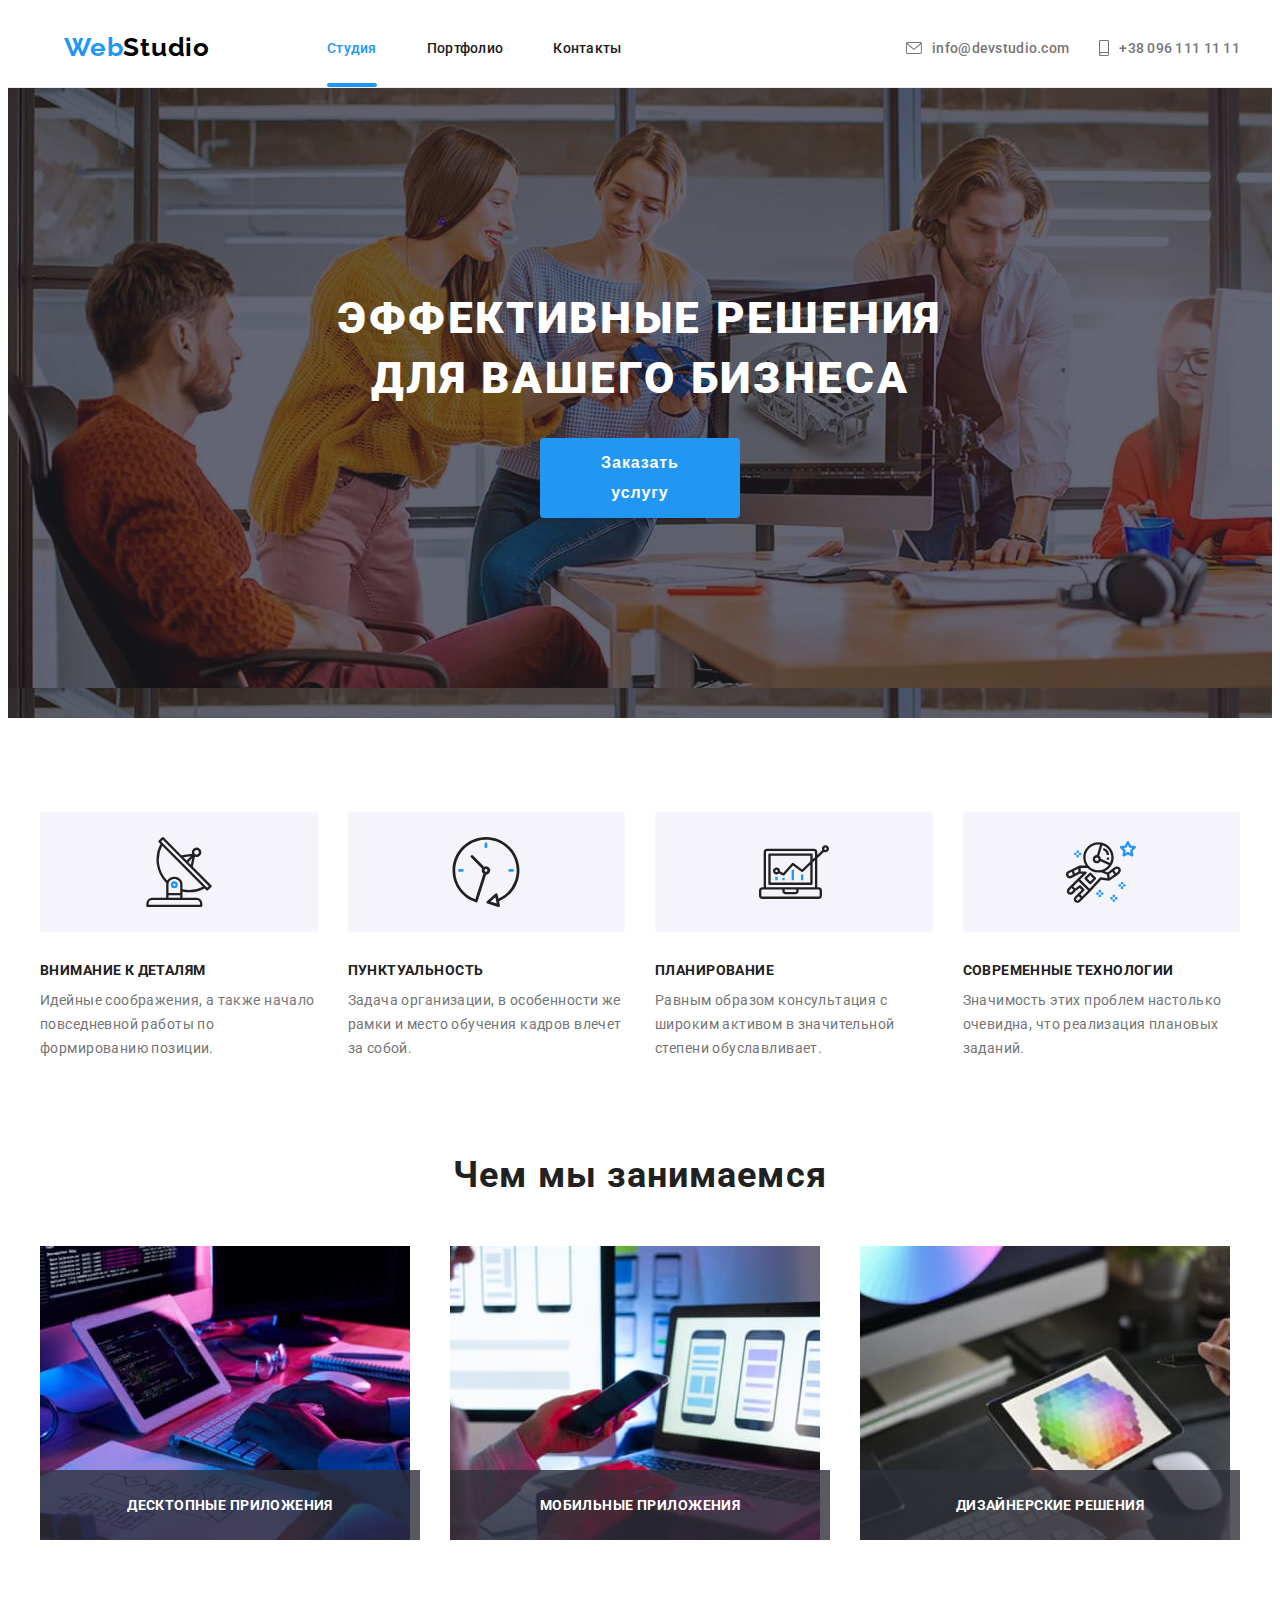
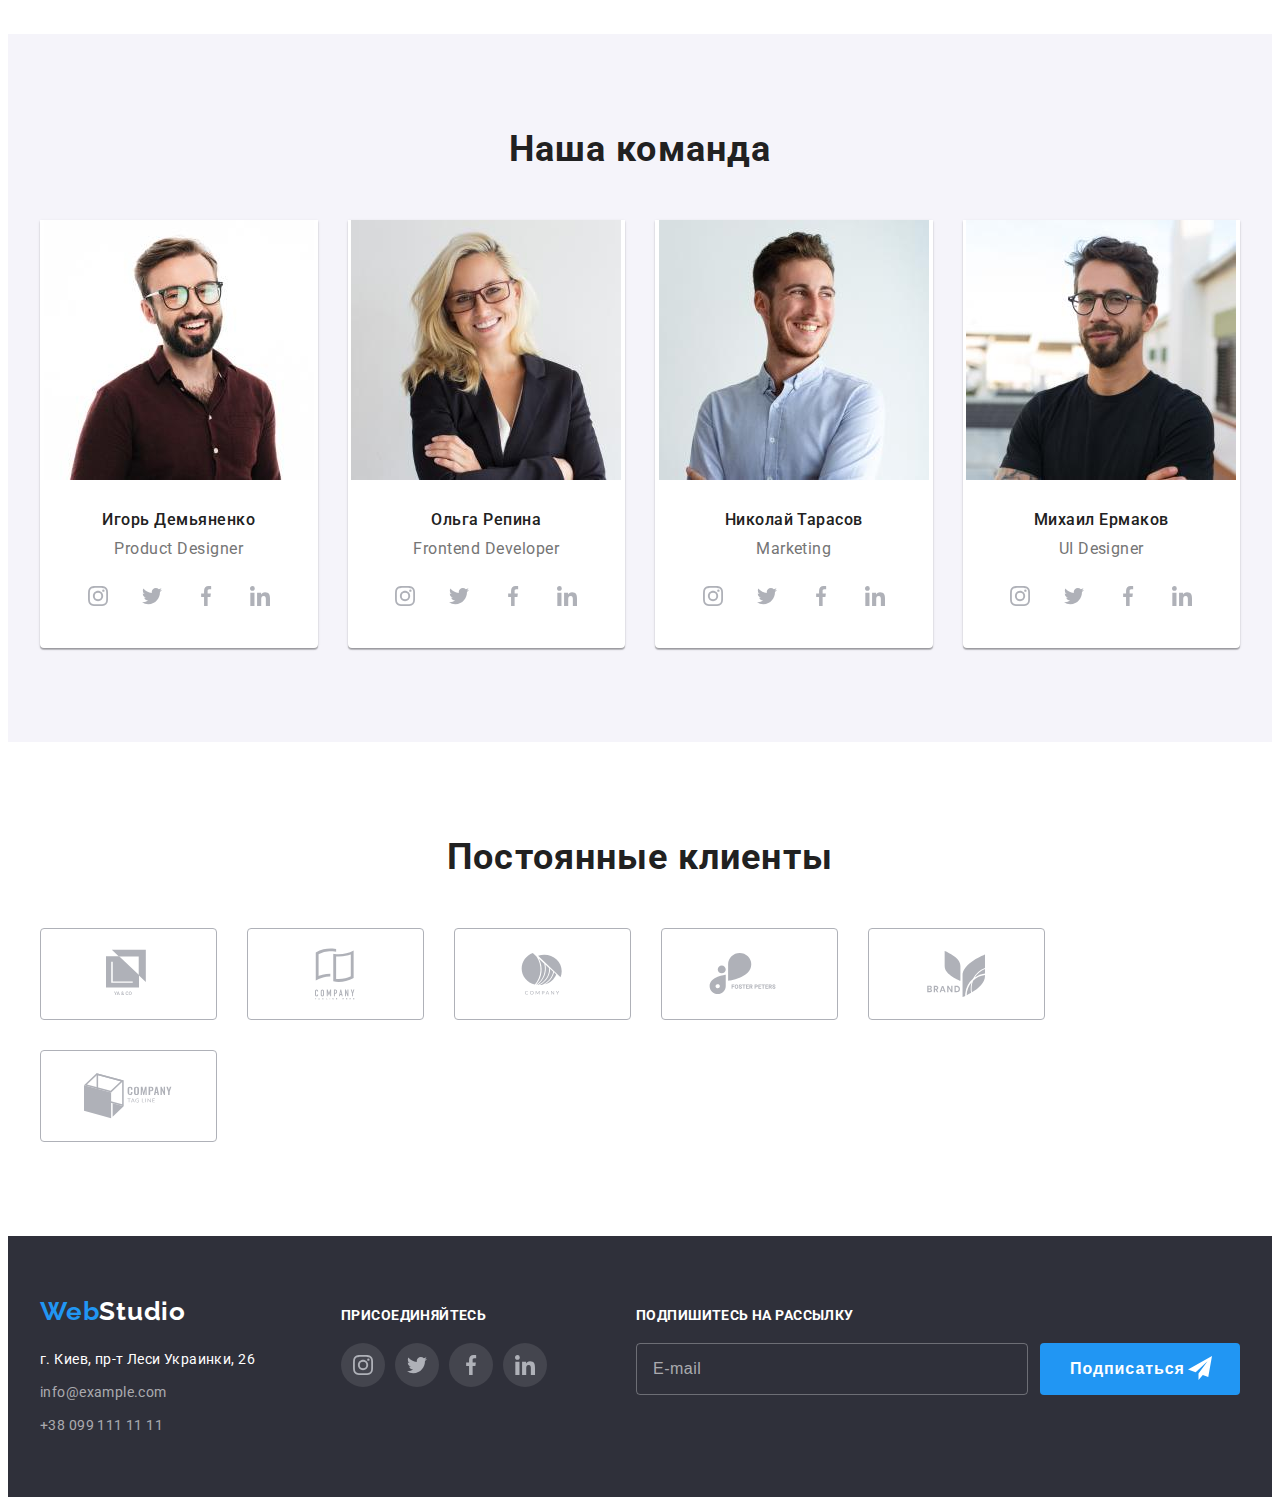
==== commit 81d13f78: "optimizes all images" ====
--- a/index.html
+++ b/index.html
@@ -215,6 +215,10 @@
           <ul class="abilities__list list">
             <li class="abilities__item">
               <img
+                srcset="
+                  ./images/what-we-do/img-box1.jpg    1x,
+                  ./images/what-we-do/img-box1@2x.jpg 2x
+                "
                 src="./images/what-we-do/img-box1.jpg"
                 alt="Разработчик компании вводит код для серверной части сайта с клавиатуры"
                 width="370"
@@ -226,6 +230,10 @@
             </li>
             <li class="abilities__item">
               <img
+                srcset="
+                  ./images/what-we-do/img-box2.jpg    1x,
+                  ./images/what-we-do/img-box2@2x.jpg 2x
+                "
                 src="./images/what-we-do/img-box2.jpg"
                 alt="Сотрудник компании создает макет интерфейса сайта адаптивный для мобильных устройств"
                 width="370"
@@ -235,6 +243,10 @@
             </li>
             <li class="abilities__item">
               <img
+                srcset="
+                  ./images/what-we-do/img-box3.jpg    1x,
+                  ./images/what-we-do/img-box3@2x.jpg 2x
+                "
                 src="./images/what-we-do/img-box3.jpg"
                 alt="Дизайнер компании подбирает цвет на палитре планшета"
                 width="370"
--- a/CSS/main.min.css
+++ b/CSS/main.min.css
@@ -1,2 +1,2 @@
-:root{--section-pdg: 94px;--mob-tab-pdg: 60px;--primary-gap: 30px;--primary-font: 'Roboto', sans-serif;--secondary-font: 'Raleway', sans-serif;--primary-bgc: #ffffff;--footer-bgc: #2f303a;--secondary-bgc: #f5f4fa;--main-title-color: #212121;--paragraph-color: #757575;--primary-part-logo-color: #2196f3;--header-part-logo-color: #000000;--footer-part-logo-color: #ffffff;--action-color: #2196f3;--hero-btn-action-bgc: #188ce8;--fotter-contacts-color: rgba(255, 255, 255, 0.6);--project-border-color: #eeeeee;--animation-function: cubic-bezier(0.4, 0, 0.2, 1)}body{font-family:var(--primary-font);background-color:var(--primary-bgc)}h1,h2,h3,h4,h5,h6,p{margin:0}img{display:block;max-width:100%;height:auto}.list{list-style:none;margin:0;padding:0}.link{text-decoration:none}.visually-hidden{position:absolute !important;clip:rect(1px 1px 1px 1px);clip:rect(1px 1px 1px 1px);padding:0 !important;border:0 !important;height:1px !important;width:1px !important;overflow:hidden}.container{padding-left:15px;padding-right:15px;margin:0 auto;outline:1px solid green}@media screen and (min-width: 768px){.container{max-width:768px;outline:1px solid blue}}@media screen and (min-width: 1200px){.container{max-width:1200px;outline:1px solid red}}@media screen and (max-width: 767px){.page-header .container{display:-webkit-box;display:-ms-flexbox;display:flex;-webkit-box-align:center;-ms-flex-align:center;align-items:center}}@media screen and (min-width: 768px){.page-header .container{display:-webkit-box;display:-ms-flexbox;display:flex;-webkit-box-align:center;-ms-flex-align:center;align-items:center}}@media screen and (min-width: 1200px){.page-header .container{display:-webkit-box;display:-ms-flexbox;display:flex;-webkit-box-align:center;-ms-flex-align:center;align-items:center}}@media screen and (min-width: 1200px){.page-footer .container{display:-webkit-box;display:-ms-flexbox;display:flex;-webkit-box-align:baseline;-ms-flex-align:baseline;align-items:baseline}}.section-title{font-weight:700;font-size:28px;line-height:1.17857;letter-spacing:.03em;margin-bottom:var(--primary-gap);text-align:center;color:var(--main-title-color)}@media screen and (min-width: 1200px){.section-title{font-weight:700;font-size:36px;line-height:1.16667;letter-spacing:.03em;margin-bottom:50px}}.subtitle{font-weight:700;font-size:14px;line-height:1.14286;letter-spacing:.03em;text-transform:uppercase}.social-list{display:-webkit-box;display:-ms-flexbox;display:flex;-webkit-box-pack:center;-ms-flex-pack:center;justify-content:center;-webkit-box-align:center;-ms-flex-align:center;align-items:center}.social-list__item{border-radius:50%}.social-list__item_inverse{background-color:rgba(255,255,255,0.1)}@media screen and (max-width: 767px){.page-footer .social-list{margin-bottom:60px}}.social-list__item:not(:last-child){margin-right:10px}.social-list__link{width:44px;height:44px;display:-webkit-box;display:-ms-flexbox;display:flex;-webkit-box-pack:center;-ms-flex-pack:center;justify-content:center;-webkit-box-align:center;-ms-flex-align:center;align-items:center;background-color:transparent;border-radius:50%;fill:#afb1b8;color:#ffffff;-webkit-transition:background-color 250ms var(--animation-function),fill 250ms var(--animation-function);transition:background-color 250ms var(--animation-function),fill 250ms var(--animation-function)}.social-list__icon{width:20px;height:20px}.social-list__link:hover,.social-list__link:focus{background-color:var(--action-color);fill:currentColor}.logo{font-family:var(--secondary-font);font-weight:700;font-size:24px;line-height:1.16667;letter-spacing:.03em;color:#2196f3;-webkit-animation-duration:1000ms;animation-duration:1000ms;-webkit-animation-delay:250ms;animation-delay:250ms}@media screen and (min-width: 1200px){.logo{font-weight:700;font-size:26px;line-height:1.19231;letter-spacing:.03em}}.logo__part{color:#000000}.logo__part_inverse{color:#ffffff}.logo:hover{-webkit-animation-iteration-count:infinite;animation-iteration-count:infinite;-webkit-animation-duration:500ms;animation-duration:500ms;-webkit-animation-name:pulse;animation-name:pulse}.page-header .logo{padding:16px 0 15px;display:inline-block}@media screen and (min-width: 768px){.page-header .logo{margin-right:88px;padding:26px 0 25px}}@media screen and (min-width: 1200px){.page-header .logo{margin-right:93px;padding:24px}}.page-footer .logo{display:block;padding:0;margin-right:0;margin-bottom:20px}.button{font-weight:700;font-size:16px;line-height:1.875;letter-spacing:.058em;display:inline-block;width:200px;padding:10px 32px;text-align:center;color:#ffffff;background-color:var(--action-color);border:none;border-radius:4px;cursor:pointer;-webkit-transition:background-color 250ms var(--animation-function);transition:background-color 250ms var(--animation-function)}.button:hover,.button:focus{background-color:var(--hero-btn-action-bgc)}.subscription .button{position:relative;padding:10px 61px 10px 30px}.button__icon{position:absolute;top:13px;right:28px}.modal-form .button{display:block;margin:30px auto 0}.backdrop{position:fixed;top:0;left:0;width:100vw;height:100vh;background-color:rgba(0,0,0,0.2);opacity:1;-webkit-transition:opacity 250ms var(--animation-function);transition:opacity 250ms var(--animation-function);overflow-y:scroll}.backdrop.is-hidden{opacity:0;pointer-events:none}.modal{position:absolute;padding:40px;top:50%;left:50%;-webkit-transform:translate(-50%, -50%) scale(1);transform:translate(-50%, -50%) scale(1);-webkit-box-shadow:0px 1px 3px rgba(0,0,0,0.12),0px 1px 1px rgba(0,0,0,0.14),0px 2px 1px rgba(0,0,0,0.2);box-shadow:0px 1px 3px rgba(0,0,0,0.12),0px 1px 1px rgba(0,0,0,0.14),0px 2px 1px rgba(0,0,0,0.2);border-radius:4px;background-color:#ffffff;-webkit-transition:-webkit-transform 250ms var(--animation-function);transition:-webkit-transform 250ms var(--animation-function);transition:transform 250ms var(--animation-function);transition:transform 250ms var(--animation-function), -webkit-transform 250ms var(--animation-function)}@media screen and (max-width: 1199px){.modal{width:100vw;max-width:450px;height:609px}}@media screen and (min-width: 1200px){.modal{width:528px;height:581px}}.modal__slogan{margin-bottom:12px;font-weight:700;font-size:20px;line-height:1.5;letter-spacing:.03em;text-align:center;color:var(--main-title-color)}@media screen and (min-width: 1200px){.modal__slogan{font-weight:700;font-size:20px;line-height:1.15;letter-spacing:.03em}}.modal__icon{width:18px;height:18px}.modal__close-btn{position:absolute;display:-webkit-box;display:-ms-flexbox;display:flex;-webkit-box-pack:center;-ms-flex-pack:center;justify-content:center;-webkit-box-align:center;-ms-flex-align:center;align-items:center;width:30px;height:30px;top:8px;right:8px;border:1px solid rgba(0,0,0,0.1);border-radius:50%;background-color:#ffffff;cursor:pointer;-webkit-transition:border-color 250ms var(--animation-function),fill 250ms var(--animation-function);transition:border-color 250ms var(--animation-function),fill 250ms var(--animation-function)}.modal__close-btn:hover,.modal__close-btn:focus{fill:var(--action-color);border-color:var(--action-color)}.backdrop.is-hidden .modal{-webkit-transform:translate(-50%, -50%) scale(1.5);transform:translate(-50%, -50%) scale(1.5)}.modal-form__label{display:inline-block;margin-bottom:4px;font-weight:400;font-size:12px;line-height:1.16667;letter-spacing:.01em;color:var(--paragraph-color);cursor:pointer}.modal-form__label:not(:first-child){margin-top:10px}.modal-form__field{position:relative}.modal-form__icon{position:absolute;width:18px;height:18px;top:10px;left:11px;-webkit-transition:fill 250ms var(--animation-function);transition:fill 250ms var(--animation-function)}.modal-form__input:focus+.modal-form__icon{fill:var(--action-color)}.modal-form__input{display:block;width:100%;font-weight:400;font-size:16px;line-height:1.25;letter-spacing:.03em;color:var(--main-title-color);border:1px solid rgba(33,33,33,0.2);border-radius:4px;cursor:pointer;-webkit-transition:border-color 250ms var(--animation-function);transition:border-color 250ms var(--animation-function)}.modal-form__input:focus{border-color:var(--action-color);outline:none}.modal-form__data-input{padding:11px 11px 11px 41px;height:40px}.modal-form__comment-input{padding:12px 16px;height:120px;resize:none}.modal-form__comment-input::-webkit-input-placeholder{font-weight:400;font-size:12px;line-height:1.16667;letter-spacing:.01em;color:rgba(117,117,117,0.5)}.modal-form__comment-input:-ms-input-placeholder{font-weight:400;font-size:12px;line-height:1.16667;letter-spacing:.01em;color:rgba(117,117,117,0.5)}.modal-form__comment-input::-ms-input-placeholder{font-weight:400;font-size:12px;line-height:1.16667;letter-spacing:.01em;color:rgba(117,117,117,0.5)}.modal-form__comment-input::placeholder{font-weight:400;font-size:12px;line-height:1.16667;letter-spacing:.01em;color:rgba(117,117,117,0.5)}.agreement{display:-webkit-box;display:-ms-flexbox;display:flex;-webkit-box-align:center;-ms-flex-align:center;align-items:center;margin-top:20px}.agreement__text,.agreement__link{font-weight:400;font-size:12px;line-height:1.16667;letter-spacing:.025em}@media screen and (min-width: 1200px){.agreement__text,.agreement__link{font-weight:400;font-size:14px;line-height:1.71429;letter-spacing:.03em}}.agreement__text{color:var(--paragraph-color);cursor:pointer;display:-webkit-box;display:-ms-flexbox;display:flex;-webkit-box-align:center;-ms-flex-align:center;align-items:center;-webkit-box-pack:justify;-ms-flex-pack:justify;justify-content:space-between}.agreement__link{color:#2196f3;text-decoration:underline}.agreement__custom-checkbox{display:inline-block;margin-right:8px;width:16px;height:15px;border:2px solid #212121;border-radius:2px;-webkit-transition:background-color 250ms var(--animation-function),border-color 250ms var(--animation-function),-webkit-box-shadow 250ms var(--animation-function);transition:background-color 250ms var(--animation-function),border-color 250ms var(--animation-function),-webkit-box-shadow 250ms var(--animation-function);transition:background-color 250ms var(--animation-function),border-color 250ms var(--animation-function),box-shadow 250ms var(--animation-function);transition:background-color 250ms var(--animation-function),border-color 250ms var(--animation-function),box-shadow 250ms var(--animation-function),-webkit-box-shadow 250ms var(--animation-function)}.agreement__default-checkbox:checked+.agreement__custom-checkbox{background-color:var(--action-color);background-image:url(../images/icon-check.svg);background-size:contain;background-origin:border-box;border-color:var(--action-color)}.agreement__default-checkbox:focus-visible+.agreement__custom-checkbox{-webkit-box-shadow:0 0 3px 2px var(--action-color);box-shadow:0 0 3px 2px var(--action-color)}.page-header{border-bottom:1px solid #ececec}.page-header__menu-btn,.page-header .mobile-menu__close-btn{display:-webkit-inline-box;display:-ms-inline-flexbox;display:inline-flex;padding:0;margin:0;border:none;background-color:transparent;margin-left:auto;-webkit-transform:fill 250ms var(--animation-function);transform:fill 250ms var(--animation-function);cursor:pointer}.page-header__menu-btn:hover,.page-header__menu-btn:focus:focus-visible,.page-header .mobile-menu__close-btn:hover,.page-header .mobile-menu__close-btn:focus:focus-visible{fill:var(--action-color)}@media screen and (min-width: 768px){.page-header__menu-btn,.page-header .mobile-menu__close-btn{display:none}}@media screen and (max-width: 767px){.site-nav__list{display:none}}@media screen and (min-width: 768px){.site-nav__list{display:-webkit-box;display:-ms-flexbox;display:flex}}@media screen and (min-width: 1200px){.site-nav__list{display:-webkit-box;display:-ms-flexbox;display:flex}}.site-nav__item:not(:last-child){margin-right:50px}.site-nav__link{padding:32px 0 31px;font-weight:500;font-size:14px;line-height:1.14286;letter-spacing:.02em;color:var(--main-title-color);-webkit-transition:color 250ms var(--animation-function);transition:color 250ms var(--animation-function)}.site-nav__link_current{position:relative;color:var(--action-color)}.site-nav__link_current::after{position:absolute;bottom:0;content:'';display:block;height:4px;width:100%;border-radius:2px;background-color:var(--primary-part-logo-color)}.site-nav__link:hover,.site-nav__link:focus{color:var(--action-color)}.contacts{display:none;margin-left:auto;-webkit-box-align:center;-ms-flex-align:center;align-items:center}@media screen and (min-width: 768px){.contacts{display:block;padding:21px 0 20px}}@media screen and (min-width: 1200px){.contacts{display:-webkit-box;display:-ms-flexbox;display:flex;font-weight:500;font-size:14px;line-height:1.14286;letter-spacing:.02em}}@media screen and (min-width: 768px) and (max-width: 1199px){.contacts__item:not(:first-child){margin-top:10px}}@media screen and (min-width: 1200px){.contacts__item:not(:first-child){margin-left:30px}}.contacts__link{font-weight:500;font-size:12px;line-height:1.16667;letter-spacing:.02em;color:var(--paragraph-color);display:-webkit-box;display:-ms-flexbox;display:flex;-webkit-box-align:center;-ms-flex-align:center;align-items:center;-webkit-transition:color 250ms var(--animation-function);transition:color 250ms var(--animation-function)}@media screen and (min-width: 1200px){.contacts__link{font-weight:500;font-size:14px;line-height:1.14286;letter-spacing:.02em}}.contacts__link:hover,.contacts__link:focus{color:var(--action-color)}.contacts__link:hover__icon,.contacts__link:focus__icon{fill:currentColor}.contacts__icon{fill:currentColor;margin-right:10px}.mobile-menu{padding:48px 25px;position:fixed;z-index:99;top:0;left:0;width:100vw;max-width:480px;height:100vh;left:50%;background-color:#ffffff;-webkit-transform:translateY(-100%) translateX(-50%);transform:translateY(-100%) translateX(-50%);-webkit-transition:-webkit-transform 250ms var(--animation-function);transition:-webkit-transform 250ms var(--animation-function);transition:transform 250ms var(--animation-function);transition:transform 250ms var(--animation-function), -webkit-transform 250ms var(--animation-function)}.mobile-menu.is-open{-webkit-transform:translateY(0) translateX(-50%);transform:translateY(0) translateX(-50%)}.mobile-menu__close-btn{position:absolute;top:10px;right:15px}.mobile-menu__nav{margin-bottom:calc(100vh - 494px)}.mobile-menu__item:not(:last-child){margin-bottom:32px}.mobile-menu__link{font-weight:500;font-size:40px;line-height:1.175;letter-spacing:.02em;color:var(--main-title-color);-webkit-transition:color 250ms var(--animation-function);transition:color 250ms var(--animation-function)}.mobile-menu__link:hover,.mobile-menu__link:focus{color:var(--action-color)}.mobile-menu__link_current{color:var(--action-color)}.mobile-menu__tell,.mobile-menu__mail{display:block;margin-bottom:32px;font-weight:500;font-size:34px;line-height:1.17647;letter-spacing:.02em;color:var(--paragraph-color);-webkit-transition:color 250ms var(--animation-function);transition:color 250ms var(--animation-function)}.mobile-menu__tell:hover,.mobile-menu__tell:focus,.mobile-menu__mail:hover,.mobile-menu__mail:focus{color:var(--action-color)}.mobile-menu__mail{margin-bottom:64px;font-weight:500;font-size:24px;line-height:1.16667;letter-spacing:.02em}@media screen and (min-width: 768px){.mobile-menu{display:none}}.mobile-menu__social-list{display:-webkit-box;display:-ms-flexbox;display:flex}.mobile-menu__social-list .social__link{font-weight:500;font-size:18px;line-height:1.22222;letter-spacing:.02em;color:var(--paragraph-color);-webkit-transition:color 250ms var(--animation-function);transition:color 250ms var(--animation-function)}.mobile-menu__social-list .social__link:hover,.mobile-menu__social-list .social__link:focus{color:var(--action-color)}.mobile-menu__social-list .social__item{display:-webkit-box;display:-ms-flexbox;display:flex;-webkit-box-align:center;-ms-flex-align:center;align-items:center}.mobile-menu__social-list .social__item:not(:last-child)::after{content:'';display:inline-block;width:1px;height:22px;background-color:rgba(33,33,33,0.2);margin-left:9.5px;margin-right:9.5px}.hero{padding:118px 0;margin:0 auto;text-align:center;max-width:480px;height:auto;background-color:#c4c4c4;background-image:-webkit-gradient(linear, left top, left bottom, from(rgba(47,48,58,0.4)), to(rgba(47,48,58,0.4))),url(../images/hero/hero-mobile.jpg);background-image:linear-gradient(rgba(47,48,58,0.4), rgba(47,48,58,0.4)),url(../images/hero/hero-mobile.jpg);background-size:480px 400px}@media (min-device-pixel-ratio: 2), (-webkit-min-device-pixel-ratio: 2), (min-resolution: 192dpi), (min-resolution: 2dppx){.hero{background-image:-webkit-gradient(linear, left top, left bottom, from(rgba(47,48,58,0.4)), to(rgba(47,48,58,0.4))),url(../images/hero/hero-mobile@2x.jpg);background-image:linear-gradient(rgba(47,48,58,0.4), rgba(47,48,58,0.4)),url(../images/hero/hero-mobile@2x.jpg);background-size:480px 400px}}@media screen and (min-width: 768px){.hero{max-width:768px;height:auto;background-image:-webkit-gradient(linear, left top, left bottom, from(rgba(47,48,58,0.4)), to(rgba(47,48,58,0.4))),url(../images/hero/hero-tablet.jpg);background-image:linear-gradient(rgba(47,48,58,0.4), rgba(47,48,58,0.4)),url(../images/hero/hero-tablet.jpg);background-size:768px 400px}}@media (min-device-pixel-ratio: 2), (-webkit-min-device-pixel-ratio: 2), (min-resolution: 192dpi), (min-resolution: 2dppx){.hero{background-image:-webkit-gradient(linear, left top, left bottom, from(rgba(47,48,58,0.4)), to(rgba(47,48,58,0.4))),url(../images/hero/hero-tablet@2x.jpg);background-image:linear-gradient(rgba(47,48,58,0.4), rgba(47,48,58,0.4)),url(../images/hero/hero-tablet@2x.jpg);background-size:768px 400px}}@media screen and (min-width: 1200px){.hero{max-width:1600px;height:auto;padding:200px 0;background-image:-webkit-gradient(linear, left top, left bottom, from(rgba(47,48,58,0.4)), to(rgba(47,48,58,0.4))),url(../images/hero/hero-desktop.jpg);background-image:linear-gradient(rgba(47,48,58,0.4), rgba(47,48,58,0.4)),url(../images/hero/hero-desktop.jpg);background-size:1600px 600px}}@media screen and (min-width: 1200px) and (min-device-pixel-ratio: 2), screen and (min-width: 1200px) and (-webkit-min-device-pixel-ratio: 2), screen and (min-width: 1200px) and (min-resolution: 192dpi), screen and (min-width: 1200px) and (min-resolution: 2dppx){.hero{background-image:-webkit-gradient(linear, left top, left bottom, from(rgba(47,48,58,0.4)), to(rgba(47,48,58,0.4))),url(../images/hero/hero-desktop@2x.jpg);background-image:linear-gradient(rgba(47,48,58,0.4), rgba(47,48,58,0.4)),url(../images/hero/hero-desktop@2x.jpg)}}.hero__title{margin:0 auto;max-width:360px;margin-bottom:30px;font-weight:900;font-size:26px;line-height:1.61538;letter-spacing:.06em;text-transform:uppercase;color:#ffffff}@media screen and (min-width: 1200px){.hero__title{max-width:696px;font-weight:900;font-size:44px;line-height:1.36364;letter-spacing:.06em}}.advantages{padding:var(--mob-tab-pdg) 0}@media screen and (min-width: 1200px){.advantages{padding:var(--section-pdg) 0}}.advantages__box{width:100%;padding:25px 0;display:-webkit-box;display:-ms-flexbox;display:flex;-webkit-box-pack:center;-ms-flex-pack:center;justify-content:center;-webkit-box-align:center;-ms-flex-align:center;align-items:center;margin-bottom:30px;background-color:var(--secondary-bgc);border-radius:4px}.advantages__icon{width:70px;height:70px}.advantages__subtitle{margin-bottom:10px;color:var(--main-title-color)}@media screen and (max-width: 767px){.advantages__subtitle{text-align:center}}.advantages__description{font-weight:400;font-size:14px;line-height:1.71429;letter-spacing:.03em;color:var(--paragraph-color)}@media screen and (min-width: 768px){.advantages__list{display:-webkit-box;display:-ms-flexbox;display:flex;-ms-flex-wrap:wrap;flex-wrap:wrap;margin-top:calc(-1 * var(--primary-gap));margin-left:calc(-1 * var(--primary-gap))}}@media screen and (min-width: 768px){.advantages__item{margin-top:var(--primary-gap);margin-left:var(--primary-gap);-ms-flex-preferred-size:calc(100% / 2 - var(--primary-gap));flex-basis:calc(100% / 2 - var(--primary-gap))}}@media screen and (min-width: 1200px){.advantages__item{-ms-flex-preferred-size:calc(100% / 4 - var(--primary-gap));flex-basis:calc(100% / 4 - var(--primary-gap))}}.abilities{padding:0 0 var(--section-pdg)}@media screen and (max-width: 1199px){.abilities{display:none}}.abilities__list{display:-webkit-box;display:-ms-flexbox;display:flex;-ms-flex-wrap:wrap;flex-wrap:wrap;-webkit-box-pack:center;-ms-flex-pack:center;justify-content:center;margin-top:calc(-1 * var(--primary-gap));margin-left:calc(-1 * var(--primary-gap))}.abilities__item{position:relative;margin-top:var(--primary-gap);margin-left:var(--primary-gap);-ms-flex-preferred-size:calc(100% / 3 - var(--primary-gap));flex-basis:calc(100% / 3 - var(--primary-gap))}.abilities__subtitle{position:absolute;display:block;padding:27px 0;width:100%;bottom:0;text-align:center;color:#ffffff;background-color:rgba(47,48,58,0.8)}.team{padding:var(--mob-tab-pdg) 0;background-color:var(--secondary-bgc)}@media screen and (min-width: 1200px){.team{padding:var(--section-pdg) 0}}@media screen and (min-width: 768px){.team__list{display:-webkit-box;display:-ms-flexbox;display:flex;-ms-flex-wrap:wrap;flex-wrap:wrap;margin-top:calc(-1 * var(--primary-gap));margin-left:calc(-1 * var(--primary-gap))}}.team__item{-webkit-box-shadow:0px 1px 3px rgba(0,0,0,0.12),0px 1px 1px rgba(0,0,0,0.14),0px 2px 1px rgba(0,0,0,0.2);box-shadow:0px 1px 3px rgba(0,0,0,0.12),0px 1px 1px rgba(0,0,0,0.14),0px 2px 1px rgba(0,0,0,0.2);border-radius:0px 0px 4px 4px;background-color:#ffffff}@media screen and (min-width: 480px){.team__item:not(:last-child){margin-bottom:var(--primary-gap)}}@media screen and (min-width: 768px){.team__item{margin-top:var(--primary-gap);margin-left:var(--primary-gap);-ms-flex-preferred-size:calc(100% / 2 - var(--primary-gap));flex-basis:calc(100% / 2 - var(--primary-gap))}}@media screen and (min-width: 1200px){.team__item{-ms-flex-preferred-size:calc(100% / 4 - var(--primary-gap));flex-basis:calc(100% / 4 - var(--primary-gap))}}.team__img{margin:0 auto}.team__box{padding:30px 0 24px}@media screen and (min-width: 768px){.team__box{padding:30px 74px 24px}}@media screen and (min-width: 1200px){.team__box{padding:30px 32px}}.team__name{margin-bottom:10px;font-weight:500;font-size:16px;line-height:1.1875;letter-spacing:.03em;text-align:center;color:var(--main-title-color)}.team__profesion{font-weight:400;font-size:16px;line-height:1.1875;letter-spacing:.03em;color:var(--paragraph-color);margin-bottom:16px;text-align:center}.customers{padding:60px 0}@media screen and (min-width: 1200px){.customers{padding:94px 0}}.customers__list{display:-webkit-box;display:-ms-flexbox;display:flex;-ms-flex-wrap:wrap;flex-wrap:wrap;margin-top:calc(-1 * (var(--primary-gap)));margin-left:calc(-1 * (var(--primary-gap)))}.customers__item{border:1px solid #afb1b8;border-radius:4px;margin-top:var(--primary-gap);margin-left:var(--primary-gap);height:90px;-webkit-transition:border-color 250ms var(--animation-function);transition:border-color 250ms var(--animation-function);cursor:pointer;-ms-flex-preferred-size:calc(100% / 2 - var(--primary-gap));flex-basis:calc(100% / 2 - var(--primary-gap))}.customers__item:hover{border-color:var(--action-color)}.customers__item:hover .link{fill:currentColor}@media screen and (min-width: 768px){.customers__item{-ms-flex-preferred-size:calc((100% / 3) - var(--primary-gap));flex-basis:calc((100% / 3) - var(--primary-gap))}}@media screen and (min-width: 1200px){.customers__item{-ms-flex-preferred-size:calc((100% / 6) - var(--primary-gap));flex-basis:calc((100% / 6) - var(--primary-gap))}}.customers__link{width:100%;height:100%;display:-webkit-box;display:-ms-flexbox;display:flex;-webkit-box-pack:center;-ms-flex-pack:center;justify-content:center;-webkit-box-align:center;-ms-flex-align:center;align-items:center;color:var(--action-color);fill:#afb1b8;-webkit-transition:fill 250ms var(--animation-function);transition:fill 250ms var(--animation-function)}.customers__link:focus{fill:currentColor}.page-footer{background-color:var(--footer-bgc);padding:60px 0}@media screen and (max-width: 1199px){.page-footer{text-align:center}}@media screen and (min-width: 768px){.page-footer__tablet-flexbox{display:-webkit-box;display:-ms-flexbox;display:flex;-webkit-box-align:baseline;-ms-flex-align:baseline;align-items:baseline;-ms-flex-pack:distribute;justify-content:space-around}}.address{font-weight:400;font-size:14px;line-height:1.71429;letter-spacing:.03em;font-style:normal;color:#ffffff}.address__description,.address__item:not(:last-child){margin-bottom:8px}@media screen and (min-width: 1200px){.address__description,.address__item:not(:last-child){margin-bottom:9px;display:inline-block}}.address__link{color:rgba(255,255,255,0.6)}@media screen and (max-width: 1199px){.address{margin-bottom:60px}}@media screen and (min-width: 1200px){.join{margin-left:86px}}.slogan{display:inline-block;margin-bottom:20px;font-weight:700;font-size:14px;line-height:1.14286;letter-spacing:.03em;text-transform:uppercase;color:#ffffff}@media screen and (min-width: 1200px){.subscription{margin-left:auto}}@media screen and (min-width: 1200px){.form{display:-webkit-box;display:-ms-flexbox;display:flex}}.form__input{width:100%;display:block;padding:15px 16px;font-weight:400;font-size:16px;line-height:1.25;letter-spacing:.08em;background-color:transparent;color:#ffffff;border-radius:4px;border:1px solid rgba(255,255,255,0.3)}@media screen and (max-width: 1199px){.form__input{margin:0 auto 20px}}@media screen and (min-width: 768px) and (max-width: 1199px){.form__input{width:450px}}@media screen and (min-width: 1200px){.form__input{display:inline-block;width:358px;margin-right:12px}}.form__input::-webkit-input-placeholder{font-weight:400;font-size:16px;line-height:1.25;letter-spacing:.03em;color:rgba(255,255,255,0.6)}.form__input:-ms-input-placeholder{font-weight:400;font-size:16px;line-height:1.25;letter-spacing:.03em;color:rgba(255,255,255,0.6)}.form__input::-ms-input-placeholder{font-weight:400;font-size:16px;line-height:1.25;letter-spacing:.03em;color:rgba(255,255,255,0.6)}.form__input::placeholder{font-weight:400;font-size:16px;line-height:1.25;letter-spacing:.03em;color:rgba(255,255,255,0.6)}
+:root{--section-pdg: 94px;--mob-tab-pdg: 60px;--primary-gap: 30px;--primary-font: 'Roboto', sans-serif;--secondary-font: 'Raleway', sans-serif;--primary-bgc: #ffffff;--footer-bgc: #2f303a;--secondary-bgc: #f5f4fa;--main-title-color: #212121;--paragraph-color: #757575;--primary-part-logo-color: #2196f3;--header-part-logo-color: #000000;--footer-part-logo-color: #ffffff;--action-color: #2196f3;--hero-btn-action-bgc: #188ce8;--fotter-contacts-color: rgba(255, 255, 255, 0.6);--project-border-color: #eeeeee;--animation-function: cubic-bezier(0.4, 0, 0.2, 1)}body{font-family:var(--primary-font);background-color:var(--primary-bgc)}h1,h2,h3,h4,h5,h6,p{margin:0}img{display:block;max-width:100%;height:auto}.list{list-style:none;margin:0;padding:0}.link{text-decoration:none}.visually-hidden{position:absolute !important;clip:rect(1px 1px 1px 1px);clip:rect(1px 1px 1px 1px);padding:0 !important;border:0 !important;height:1px !important;width:1px !important;overflow:hidden}.container{padding-left:15px;padding-right:15px;margin:0 auto}@media screen and (min-width: 768px){.container{max-width:768px}}@media screen and (min-width: 1200px){.container{max-width:1200px}}@media screen and (max-width: 767px){.page-header .container{display:-webkit-box;display:-ms-flexbox;display:flex;-webkit-box-align:center;-ms-flex-align:center;align-items:center}}@media screen and (min-width: 768px){.page-header .container{display:-webkit-box;display:-ms-flexbox;display:flex;-webkit-box-align:center;-ms-flex-align:center;align-items:center}}@media screen and (min-width: 1200px){.page-header .container{display:-webkit-box;display:-ms-flexbox;display:flex;-webkit-box-align:center;-ms-flex-align:center;align-items:center}}@media screen and (min-width: 1200px){.page-footer .container{display:-webkit-box;display:-ms-flexbox;display:flex;-webkit-box-align:baseline;-ms-flex-align:baseline;align-items:baseline}}.section-title{font-weight:700;font-size:28px;line-height:1.17857;letter-spacing:.03em;margin-bottom:var(--primary-gap);text-align:center;color:var(--main-title-color)}@media screen and (min-width: 1200px){.section-title{font-weight:700;font-size:36px;line-height:1.16667;letter-spacing:.03em;margin-bottom:50px}}.subtitle{font-weight:700;font-size:14px;line-height:1.14286;letter-spacing:.03em;text-transform:uppercase}.social-list{display:-webkit-box;display:-ms-flexbox;display:flex;-webkit-box-pack:center;-ms-flex-pack:center;justify-content:center;-webkit-box-align:center;-ms-flex-align:center;align-items:center}.social-list__item{border-radius:50%}.social-list__item_inverse{background-color:rgba(255,255,255,0.1)}@media screen and (max-width: 767px){.page-footer .social-list{margin-bottom:60px}}.social-list__item:not(:last-child){margin-right:10px}.social-list__link{width:44px;height:44px;display:-webkit-box;display:-ms-flexbox;display:flex;-webkit-box-pack:center;-ms-flex-pack:center;justify-content:center;-webkit-box-align:center;-ms-flex-align:center;align-items:center;background-color:transparent;border-radius:50%;fill:#afb1b8;color:#ffffff;-webkit-transition:background-color 250ms var(--animation-function),fill 250ms var(--animation-function);transition:background-color 250ms var(--animation-function),fill 250ms var(--animation-function)}.social-list__icon{width:20px;height:20px}.social-list__link:hover,.social-list__link:focus{background-color:var(--action-color);fill:currentColor}.logo{font-family:var(--secondary-font);font-weight:700;font-size:24px;line-height:1.16667;letter-spacing:.03em;color:#2196f3;-webkit-animation-duration:1000ms;animation-duration:1000ms;-webkit-animation-delay:250ms;animation-delay:250ms}@media screen and (min-width: 1200px){.logo{font-weight:700;font-size:26px;line-height:1.19231;letter-spacing:.03em}}.logo__part{color:#000000}.logo__part_inverse{color:#ffffff}.logo:hover{-webkit-animation-iteration-count:infinite;animation-iteration-count:infinite;-webkit-animation-duration:500ms;animation-duration:500ms;-webkit-animation-name:pulse;animation-name:pulse}.page-header .logo{padding:16px 0 15px;display:inline-block}@media screen and (min-width: 768px){.page-header .logo{margin-right:88px;padding:26px 0 25px}}@media screen and (min-width: 1200px){.page-header .logo{margin-right:93px;padding:24px}}.page-footer .logo{display:block;padding:0;margin-right:0;margin-bottom:20px}.button{font-weight:700;font-size:16px;line-height:1.875;letter-spacing:.058em;display:inline-block;width:200px;padding:10px 32px;text-align:center;color:#ffffff;background-color:var(--action-color);border:none;border-radius:4px;cursor:pointer;-webkit-transition:background-color 250ms var(--animation-function);transition:background-color 250ms var(--animation-function)}.button:hover,.button:focus{background-color:var(--hero-btn-action-bgc)}.subscription .button{position:relative;padding:10px 61px 10px 30px}.button__icon{position:absolute;top:13px;right:28px}.modal-form .button{display:block;margin:30px auto 0}.backdrop{position:fixed;top:0;left:0;width:100vw;height:100vh;background-color:rgba(0,0,0,0.2);opacity:1;-webkit-transition:opacity 250ms var(--animation-function);transition:opacity 250ms var(--animation-function);overflow-y:scroll}.backdrop.is-hidden{opacity:0;pointer-events:none}.modal{position:absolute;padding:40px;top:50%;left:50%;-webkit-transform:translate(-50%, -50%) scale(1);transform:translate(-50%, -50%) scale(1);-webkit-box-shadow:0px 1px 3px rgba(0,0,0,0.12),0px 1px 1px rgba(0,0,0,0.14),0px 2px 1px rgba(0,0,0,0.2);box-shadow:0px 1px 3px rgba(0,0,0,0.12),0px 1px 1px rgba(0,0,0,0.14),0px 2px 1px rgba(0,0,0,0.2);border-radius:4px;background-color:#ffffff;-webkit-transition:-webkit-transform 250ms var(--animation-function);transition:-webkit-transform 250ms var(--animation-function);transition:transform 250ms var(--animation-function);transition:transform 250ms var(--animation-function), -webkit-transform 250ms var(--animation-function)}@media screen and (max-width: 1199px){.modal{width:100vw;max-width:450px;height:609px}}@media screen and (min-width: 1200px){.modal{width:528px;height:581px}}.modal__slogan{margin-bottom:12px;font-weight:700;font-size:20px;line-height:1.5;letter-spacing:.03em;text-align:center;color:var(--main-title-color)}@media screen and (min-width: 1200px){.modal__slogan{font-weight:700;font-size:20px;line-height:1.15;letter-spacing:.03em}}.modal__icon{width:18px;height:18px}.modal__close-btn{position:absolute;display:-webkit-box;display:-ms-flexbox;display:flex;-webkit-box-pack:center;-ms-flex-pack:center;justify-content:center;-webkit-box-align:center;-ms-flex-align:center;align-items:center;width:30px;height:30px;top:8px;right:8px;border:1px solid rgba(0,0,0,0.1);border-radius:50%;background-color:#ffffff;cursor:pointer;-webkit-transition:border-color 250ms var(--animation-function),fill 250ms var(--animation-function);transition:border-color 250ms var(--animation-function),fill 250ms var(--animation-function)}.modal__close-btn:hover,.modal__close-btn:focus{fill:var(--action-color);border-color:var(--action-color)}.backdrop.is-hidden .modal{-webkit-transform:translate(-50%, -50%) scale(1.5);transform:translate(-50%, -50%) scale(1.5)}.modal-form__label{display:inline-block;margin-bottom:4px;font-weight:400;font-size:12px;line-height:1.16667;letter-spacing:.01em;color:var(--paragraph-color);cursor:pointer}.modal-form__label:not(:first-child){margin-top:10px}.modal-form__field{position:relative}.modal-form__icon{position:absolute;width:18px;height:18px;top:10px;left:11px;-webkit-transition:fill 250ms var(--animation-function);transition:fill 250ms var(--animation-function)}.modal-form__input:focus+.modal-form__icon{fill:var(--action-color)}.modal-form__input{display:block;width:100%;font-weight:400;font-size:16px;line-height:1.25;letter-spacing:.03em;color:var(--main-title-color);border:1px solid rgba(33,33,33,0.2);border-radius:4px;cursor:pointer;-webkit-transition:border-color 250ms var(--animation-function);transition:border-color 250ms var(--animation-function)}.modal-form__input:focus{border-color:var(--action-color);outline:none}.modal-form__data-input{padding:11px 11px 11px 41px;height:40px}.modal-form__comment-input{padding:12px 16px;height:120px;resize:none}.modal-form__comment-input::-webkit-input-placeholder{font-weight:400;font-size:12px;line-height:1.16667;letter-spacing:.01em;color:rgba(117,117,117,0.5)}.modal-form__comment-input:-ms-input-placeholder{font-weight:400;font-size:12px;line-height:1.16667;letter-spacing:.01em;color:rgba(117,117,117,0.5)}.modal-form__comment-input::-ms-input-placeholder{font-weight:400;font-size:12px;line-height:1.16667;letter-spacing:.01em;color:rgba(117,117,117,0.5)}.modal-form__comment-input::placeholder{font-weight:400;font-size:12px;line-height:1.16667;letter-spacing:.01em;color:rgba(117,117,117,0.5)}.agreement{display:-webkit-box;display:-ms-flexbox;display:flex;-webkit-box-align:center;-ms-flex-align:center;align-items:center;margin-top:20px}.agreement__text,.agreement__link{font-weight:400;font-size:12px;line-height:1.16667;letter-spacing:.025em}@media screen and (min-width: 1200px){.agreement__text,.agreement__link{font-weight:400;font-size:14px;line-height:1.71429;letter-spacing:.03em}}.agreement__text{color:var(--paragraph-color);cursor:pointer;display:-webkit-box;display:-ms-flexbox;display:flex;-webkit-box-align:center;-ms-flex-align:center;align-items:center;-webkit-box-pack:justify;-ms-flex-pack:justify;justify-content:space-between}.agreement__link{color:#2196f3;text-decoration:underline}.agreement__custom-checkbox{display:inline-block;margin-right:8px;width:16px;height:15px;border:2px solid #212121;border-radius:2px;-webkit-transition:background-color 250ms var(--animation-function),border-color 250ms var(--animation-function),-webkit-box-shadow 250ms var(--animation-function);transition:background-color 250ms var(--animation-function),border-color 250ms var(--animation-function),-webkit-box-shadow 250ms var(--animation-function);transition:background-color 250ms var(--animation-function),border-color 250ms var(--animation-function),box-shadow 250ms var(--animation-function);transition:background-color 250ms var(--animation-function),border-color 250ms var(--animation-function),box-shadow 250ms var(--animation-function),-webkit-box-shadow 250ms var(--animation-function)}.agreement__default-checkbox:checked+.agreement__custom-checkbox{background-color:var(--action-color);background-image:url(../images/icon-check.svg);background-size:contain;background-origin:border-box;border-color:var(--action-color)}.agreement__default-checkbox:focus-visible+.agreement__custom-checkbox{-webkit-box-shadow:0 0 3px 2px var(--action-color);box-shadow:0 0 3px 2px var(--action-color)}.page-header{border-bottom:1px solid #ececec}.page-header__menu-btn,.page-header .mobile-menu__close-btn{display:-webkit-inline-box;display:-ms-inline-flexbox;display:inline-flex;padding:0;margin:0;border:none;background-color:transparent;margin-left:auto;-webkit-transition:fill 250ms var(--animation-function);transition:fill 250ms var(--animation-function);cursor:pointer}.page-header__menu-btn:hover,.page-header__menu-btn:focus:focus-visible,.page-header .mobile-menu__close-btn:hover,.page-header .mobile-menu__close-btn:focus:focus-visible{fill:var(--action-color)}@media screen and (min-width: 768px){.page-header__menu-btn,.page-header .mobile-menu__close-btn{display:none}}@media screen and (max-width: 767px){.site-nav__list{display:none}}@media screen and (min-width: 768px){.site-nav__list{display:-webkit-box;display:-ms-flexbox;display:flex}}@media screen and (min-width: 1200px){.site-nav__list{display:-webkit-box;display:-ms-flexbox;display:flex}}.site-nav__item:not(:last-child){margin-right:50px}.site-nav__link{padding:32px 0 31px;font-weight:500;font-size:14px;line-height:1.14286;letter-spacing:.02em;color:var(--main-title-color);-webkit-transition:color 250ms var(--animation-function);transition:color 250ms var(--animation-function)}.site-nav__link_current{position:relative;color:var(--action-color)}.site-nav__link_current::after{position:absolute;bottom:0;content:'';display:block;height:4px;width:100%;border-radius:2px;background-color:var(--primary-part-logo-color)}.site-nav__link:hover,.site-nav__link:focus{color:var(--action-color)}.contacts{display:none;margin-left:auto;-webkit-box-align:center;-ms-flex-align:center;align-items:center}@media screen and (min-width: 768px){.contacts{display:block;padding:21px 0 20px}}@media screen and (min-width: 1200px){.contacts{display:-webkit-box;display:-ms-flexbox;display:flex;font-weight:500;font-size:14px;line-height:1.14286;letter-spacing:.02em}}@media screen and (min-width: 768px) and (max-width: 1199px){.contacts__item:not(:first-child){margin-top:10px}}@media screen and (min-width: 1200px){.contacts__item:not(:first-child){margin-left:30px}}.contacts__link{font-weight:500;font-size:12px;line-height:1.16667;letter-spacing:.02em;color:var(--paragraph-color);display:-webkit-box;display:-ms-flexbox;display:flex;-webkit-box-align:center;-ms-flex-align:center;align-items:center;-webkit-transition:color 250ms var(--animation-function);transition:color 250ms var(--animation-function)}@media screen and (min-width: 1200px){.contacts__link{font-weight:500;font-size:14px;line-height:1.14286;letter-spacing:.02em}}.contacts__link:hover,.contacts__link:focus{color:var(--action-color)}.contacts__link:hover__icon,.contacts__link:focus__icon{fill:currentColor}.contacts__icon{fill:currentColor;margin-right:10px}.mobile-menu{padding:48px 25px;position:fixed;z-index:99;top:0;left:0;width:100vw;max-width:480px;height:100vh;left:50%;background-color:#ffffff;opacity:0;-webkit-transform:translateY(-100%) translateX(-50%);transform:translateY(-100%) translateX(-50%);-webkit-transition:opacity 250ms var(--animation-function),-webkit-transform 250ms var(--animation-function);transition:opacity 250ms var(--animation-function),-webkit-transform 250ms var(--animation-function);transition:opacity 250ms var(--animation-function),transform 250ms var(--animation-function);transition:opacity 250ms var(--animation-function),transform 250ms var(--animation-function),-webkit-transform 250ms var(--animation-function)}.mobile-menu.is-open{opacity:1;-webkit-transform:translateY(0) translateX(-50%);transform:translateY(0) translateX(-50%)}.mobile-menu__close-btn{position:absolute;top:10px;right:15px}.mobile-menu__nav{margin-bottom:calc(100vh - 494px)}.mobile-menu__item:not(:last-child){margin-bottom:32px}.mobile-menu__link{font-weight:500;font-size:40px;line-height:1.175;letter-spacing:.02em;color:var(--main-title-color);-webkit-transition:color 250ms var(--animation-function);transition:color 250ms var(--animation-function)}.mobile-menu__link:hover,.mobile-menu__link:focus{color:var(--action-color)}.mobile-menu__link_current{color:var(--action-color)}.mobile-menu__tell,.mobile-menu__mail{display:block;margin-bottom:32px;font-weight:500;font-size:34px;line-height:1.17647;letter-spacing:.02em;color:var(--paragraph-color);-webkit-transition:color 250ms var(--animation-function);transition:color 250ms var(--animation-function)}.mobile-menu__tell:hover,.mobile-menu__tell:focus,.mobile-menu__mail:hover,.mobile-menu__mail:focus{color:var(--action-color)}.mobile-menu__mail{margin-bottom:64px;font-weight:500;font-size:24px;line-height:1.16667;letter-spacing:.02em}@media screen and (min-width: 768px){.mobile-menu{display:none}}.mobile-menu__social-list{display:-webkit-box;display:-ms-flexbox;display:flex}.mobile-menu__social-list .social__link{font-weight:500;font-size:18px;line-height:1.22222;letter-spacing:.02em;color:var(--paragraph-color);-webkit-transition:color 250ms var(--animation-function);transition:color 250ms var(--animation-function)}.mobile-menu__social-list .social__link:hover,.mobile-menu__social-list .social__link:focus{color:var(--action-color)}.mobile-menu__social-list .social__item{display:-webkit-box;display:-ms-flexbox;display:flex;-webkit-box-align:center;-ms-flex-align:center;align-items:center}.mobile-menu__social-list .social__item:not(:last-child)::after{content:'';display:inline-block;width:1px;height:22px;background-color:rgba(33,33,33,0.2);margin-left:9.5px;margin-right:9.5px}.hero{padding:118px 0;margin:0 auto;text-align:center;max-width:480px;height:auto;background-color:#c4c4c4;background-image:-webkit-gradient(linear, left top, left bottom, from(rgba(47,48,58,0.4)), to(rgba(47,48,58,0.4))),url(../images/hero/hero-mobile.jpg);background-image:linear-gradient(rgba(47,48,58,0.4), rgba(47,48,58,0.4)),url(../images/hero/hero-mobile.jpg);background-size:480px 400px}@media (min-device-pixel-ratio: 2), (-webkit-min-device-pixel-ratio: 2), (min-resolution: 192dpi), (min-resolution: 2dppx){.hero{background-image:-webkit-gradient(linear, left top, left bottom, from(rgba(47,48,58,0.4)), to(rgba(47,48,58,0.4))),url(../images/hero/hero-mobile@2x.jpg);background-image:linear-gradient(rgba(47,48,58,0.4), rgba(47,48,58,0.4)),url(../images/hero/hero-mobile@2x.jpg);background-size:480px 400px}}@media screen and (min-width: 768px){.hero{max-width:768px;height:auto;background-image:-webkit-gradient(linear, left top, left bottom, from(rgba(47,48,58,0.4)), to(rgba(47,48,58,0.4))),url(../images/hero/hero-tablet.jpg);background-image:linear-gradient(rgba(47,48,58,0.4), rgba(47,48,58,0.4)),url(../images/hero/hero-tablet.jpg);background-size:768px 400px}}@media (min-device-pixel-ratio: 2), (-webkit-min-device-pixel-ratio: 2), (min-resolution: 192dpi), (min-resolution: 2dppx){.hero{background-image:-webkit-gradient(linear, left top, left bottom, from(rgba(47,48,58,0.4)), to(rgba(47,48,58,0.4))),url(../images/hero/hero-tablet@2x.jpg);background-image:linear-gradient(rgba(47,48,58,0.4), rgba(47,48,58,0.4)),url(../images/hero/hero-tablet@2x.jpg);background-size:768px 400px}}@media screen and (min-width: 1200px){.hero{max-width:1600px;height:auto;padding:200px 0;background-image:-webkit-gradient(linear, left top, left bottom, from(rgba(47,48,58,0.4)), to(rgba(47,48,58,0.4))),url(../images/hero/hero-desktop.jpg);background-image:linear-gradient(rgba(47,48,58,0.4), rgba(47,48,58,0.4)),url(../images/hero/hero-desktop.jpg);background-size:1600px 600px}}@media screen and (min-width: 1200px) and (min-device-pixel-ratio: 2), screen and (min-width: 1200px) and (-webkit-min-device-pixel-ratio: 2), screen and (min-width: 1200px) and (min-resolution: 192dpi), screen and (min-width: 1200px) and (min-resolution: 2dppx){.hero{background-image:-webkit-gradient(linear, left top, left bottom, from(rgba(47,48,58,0.4)), to(rgba(47,48,58,0.4))),url(../images/hero/hero-desktop@2x.jpg);background-image:linear-gradient(rgba(47,48,58,0.4), rgba(47,48,58,0.4)),url(../images/hero/hero-desktop@2x.jpg)}}.hero__title{margin:0 auto;max-width:360px;margin-bottom:30px;font-weight:900;font-size:26px;line-height:1.61538;letter-spacing:.06em;text-transform:uppercase;color:#ffffff}@media screen and (min-width: 1200px){.hero__title{max-width:696px;font-weight:900;font-size:44px;line-height:1.36364;letter-spacing:.06em}}.advantages{padding:var(--mob-tab-pdg) 0}@media screen and (min-width: 1200px){.advantages{padding:var(--section-pdg) 0}}.advantages__box{width:100%;padding:25px 0;display:-webkit-box;display:-ms-flexbox;display:flex;-webkit-box-pack:center;-ms-flex-pack:center;justify-content:center;-webkit-box-align:center;-ms-flex-align:center;align-items:center;margin-bottom:30px;background-color:var(--secondary-bgc);border-radius:4px}.advantages__icon{width:70px;height:70px}.advantages__subtitle{margin-bottom:10px;color:var(--main-title-color)}@media screen and (max-width: 767px){.advantages__subtitle{text-align:center}}.advantages__description{font-weight:400;font-size:14px;line-height:1.71429;letter-spacing:.03em;color:var(--paragraph-color)}@media screen and (min-width: 768px){.advantages__list{display:-webkit-box;display:-ms-flexbox;display:flex;-ms-flex-wrap:wrap;flex-wrap:wrap;margin-top:calc(-1 * var(--primary-gap));margin-left:calc(-1 * var(--primary-gap))}}@media screen and (min-width: 768px){.advantages__item{margin-top:var(--primary-gap);margin-left:var(--primary-gap);-ms-flex-preferred-size:calc(100% / 2 - var(--primary-gap));flex-basis:calc(100% / 2 - var(--primary-gap))}}@media screen and (min-width: 1200px){.advantages__item{-ms-flex-preferred-size:calc(100% / 4 - var(--primary-gap));flex-basis:calc(100% / 4 - var(--primary-gap))}}.abilities{padding:0 0 var(--section-pdg)}@media screen and (max-width: 1199px){.abilities{display:none}}.abilities__list{display:-webkit-box;display:-ms-flexbox;display:flex;-ms-flex-wrap:wrap;flex-wrap:wrap;-webkit-box-pack:center;-ms-flex-pack:center;justify-content:center;margin-top:calc(-1 * var(--primary-gap));margin-left:calc(-1 * var(--primary-gap))}.abilities__item{position:relative;margin-top:var(--primary-gap);margin-left:var(--primary-gap);-ms-flex-preferred-size:calc(100% / 3 - var(--primary-gap));flex-basis:calc(100% / 3 - var(--primary-gap))}.abilities__subtitle{position:absolute;display:block;padding:27px 0;width:100%;bottom:0;text-align:center;color:#ffffff;background-color:rgba(47,48,58,0.8)}.team{padding:var(--mob-tab-pdg) 0;background-color:var(--secondary-bgc)}@media screen and (min-width: 1200px){.team{padding:var(--section-pdg) 0}}@media screen and (min-width: 768px){.team__list{display:-webkit-box;display:-ms-flexbox;display:flex;-ms-flex-wrap:wrap;flex-wrap:wrap;margin-top:calc(-1 * var(--primary-gap));margin-left:calc(-1 * var(--primary-gap))}}.team__item{-webkit-box-shadow:0px 1px 3px rgba(0,0,0,0.12),0px 1px 1px rgba(0,0,0,0.14),0px 2px 1px rgba(0,0,0,0.2);box-shadow:0px 1px 3px rgba(0,0,0,0.12),0px 1px 1px rgba(0,0,0,0.14),0px 2px 1px rgba(0,0,0,0.2);border-radius:0px 0px 4px 4px;background-color:#ffffff}@media screen and (max-width: 767px){.team__item:not(:last-child){margin-bottom:var(--primary-gap)}}@media screen and (min-width: 768px){.team__item{margin-top:var(--primary-gap);margin-left:var(--primary-gap);-ms-flex-preferred-size:calc(100% / 2 - var(--primary-gap));flex-basis:calc(100% / 2 - var(--primary-gap))}}@media screen and (min-width: 1200px){.team__item{-ms-flex-preferred-size:calc(100% / 4 - var(--primary-gap));flex-basis:calc(100% / 4 - var(--primary-gap))}}.team__img{margin:0 auto}.team__box{padding:30px 0 24px}@media screen and (min-width: 768px){.team__box{padding:30px 74px 24px}}@media screen and (min-width: 1200px){.team__box{padding:30px 32px}}.team__name{margin-bottom:10px;font-weight:500;font-size:16px;line-height:1.1875;letter-spacing:.03em;text-align:center;color:var(--main-title-color)}.team__profesion{font-weight:400;font-size:16px;line-height:1.1875;letter-spacing:.03em;color:var(--paragraph-color);margin-bottom:16px;text-align:center}.customers{padding:60px 0}@media screen and (min-width: 1200px){.customers{padding:94px 0}}.customers__list{display:-webkit-box;display:-ms-flexbox;display:flex;-ms-flex-wrap:wrap;flex-wrap:wrap;margin-top:calc(-1 * (var(--primary-gap)));margin-left:calc(-1 * (var(--primary-gap)))}.customers__item{border:1px solid #afb1b8;border-radius:4px;margin-top:var(--primary-gap);margin-left:var(--primary-gap);height:90px;-webkit-transition:border-color 250ms var(--animation-function);transition:border-color 250ms var(--animation-function);cursor:pointer;-ms-flex-preferred-size:calc(100% / 2 - var(--primary-gap));flex-basis:calc(100% / 2 - var(--primary-gap))}.customers__item:hover{border-color:var(--action-color)}.customers__item:hover .link{fill:currentColor}@media screen and (min-width: 768px){.customers__item{-ms-flex-preferred-size:calc((100% / 3) - var(--primary-gap));flex-basis:calc((100% / 3) - var(--primary-gap))}}@media screen and (min-width: 1200px){.customers__item{-ms-flex-preferred-size:calc((100% / 6) - var(--primary-gap));flex-basis:calc((100% / 6) - var(--primary-gap))}}.customers__link{width:100%;height:100%;display:-webkit-box;display:-ms-flexbox;display:flex;-webkit-box-pack:center;-ms-flex-pack:center;justify-content:center;-webkit-box-align:center;-ms-flex-align:center;align-items:center;color:var(--action-color);fill:#afb1b8;-webkit-transition:fill 250ms var(--animation-function);transition:fill 250ms var(--animation-function)}.customers__link:focus{fill:currentColor}.page-footer{background-color:var(--footer-bgc);padding:60px 0}@media screen and (max-width: 1199px){.page-footer{text-align:center}}@media screen and (min-width: 768px){.page-footer__tablet-flexbox{display:-webkit-box;display:-ms-flexbox;display:flex;-webkit-box-align:baseline;-ms-flex-align:baseline;align-items:baseline;-ms-flex-pack:distribute;justify-content:space-around}}.address{font-weight:400;font-size:14px;line-height:1.71429;letter-spacing:.03em;font-style:normal;color:#ffffff}.address__description,.address__item:not(:last-child){margin-bottom:8px}@media screen and (min-width: 1200px){.address__description,.address__item:not(:last-child){margin-bottom:9px;display:inline-block}}.address__link{color:rgba(255,255,255,0.6)}@media screen and (max-width: 1199px){.address{margin-bottom:60px}}@media screen and (min-width: 1200px){.join{margin-left:86px}}.slogan{display:inline-block;margin-bottom:20px;font-weight:700;font-size:14px;line-height:1.14286;letter-spacing:.03em;text-transform:uppercase;color:#ffffff}@media screen and (min-width: 1200px){.subscription{margin-left:auto}}@media screen and (min-width: 1200px){.form{display:-webkit-box;display:-ms-flexbox;display:flex}}.form__input{width:100%;display:block;padding:15px 16px;font-weight:400;font-size:16px;line-height:1.25;letter-spacing:.08em;background-color:transparent;color:#ffffff;border-radius:4px;border:1px solid rgba(255,255,255,0.3)}@media screen and (max-width: 1199px){.form__input{margin:0 auto 20px}}@media screen and (min-width: 768px) and (max-width: 1199px){.form__input{width:450px}}@media screen and (min-width: 1200px){.form__input{display:inline-block;width:358px;margin-right:12px}}.form__input::-webkit-input-placeholder{font-weight:400;font-size:16px;line-height:1.25;letter-spacing:.03em;color:rgba(255,255,255,0.6)}.form__input:-ms-input-placeholder{font-weight:400;font-size:16px;line-height:1.25;letter-spacing:.03em;color:rgba(255,255,255,0.6)}.form__input::-ms-input-placeholder{font-weight:400;font-size:16px;line-height:1.25;letter-spacing:.03em;color:rgba(255,255,255,0.6)}.form__input::placeholder{font-weight:400;font-size:16px;line-height:1.25;letter-spacing:.03em;color:rgba(255,255,255,0.6)}
 /*# sourceMappingURL=main.min.css.map */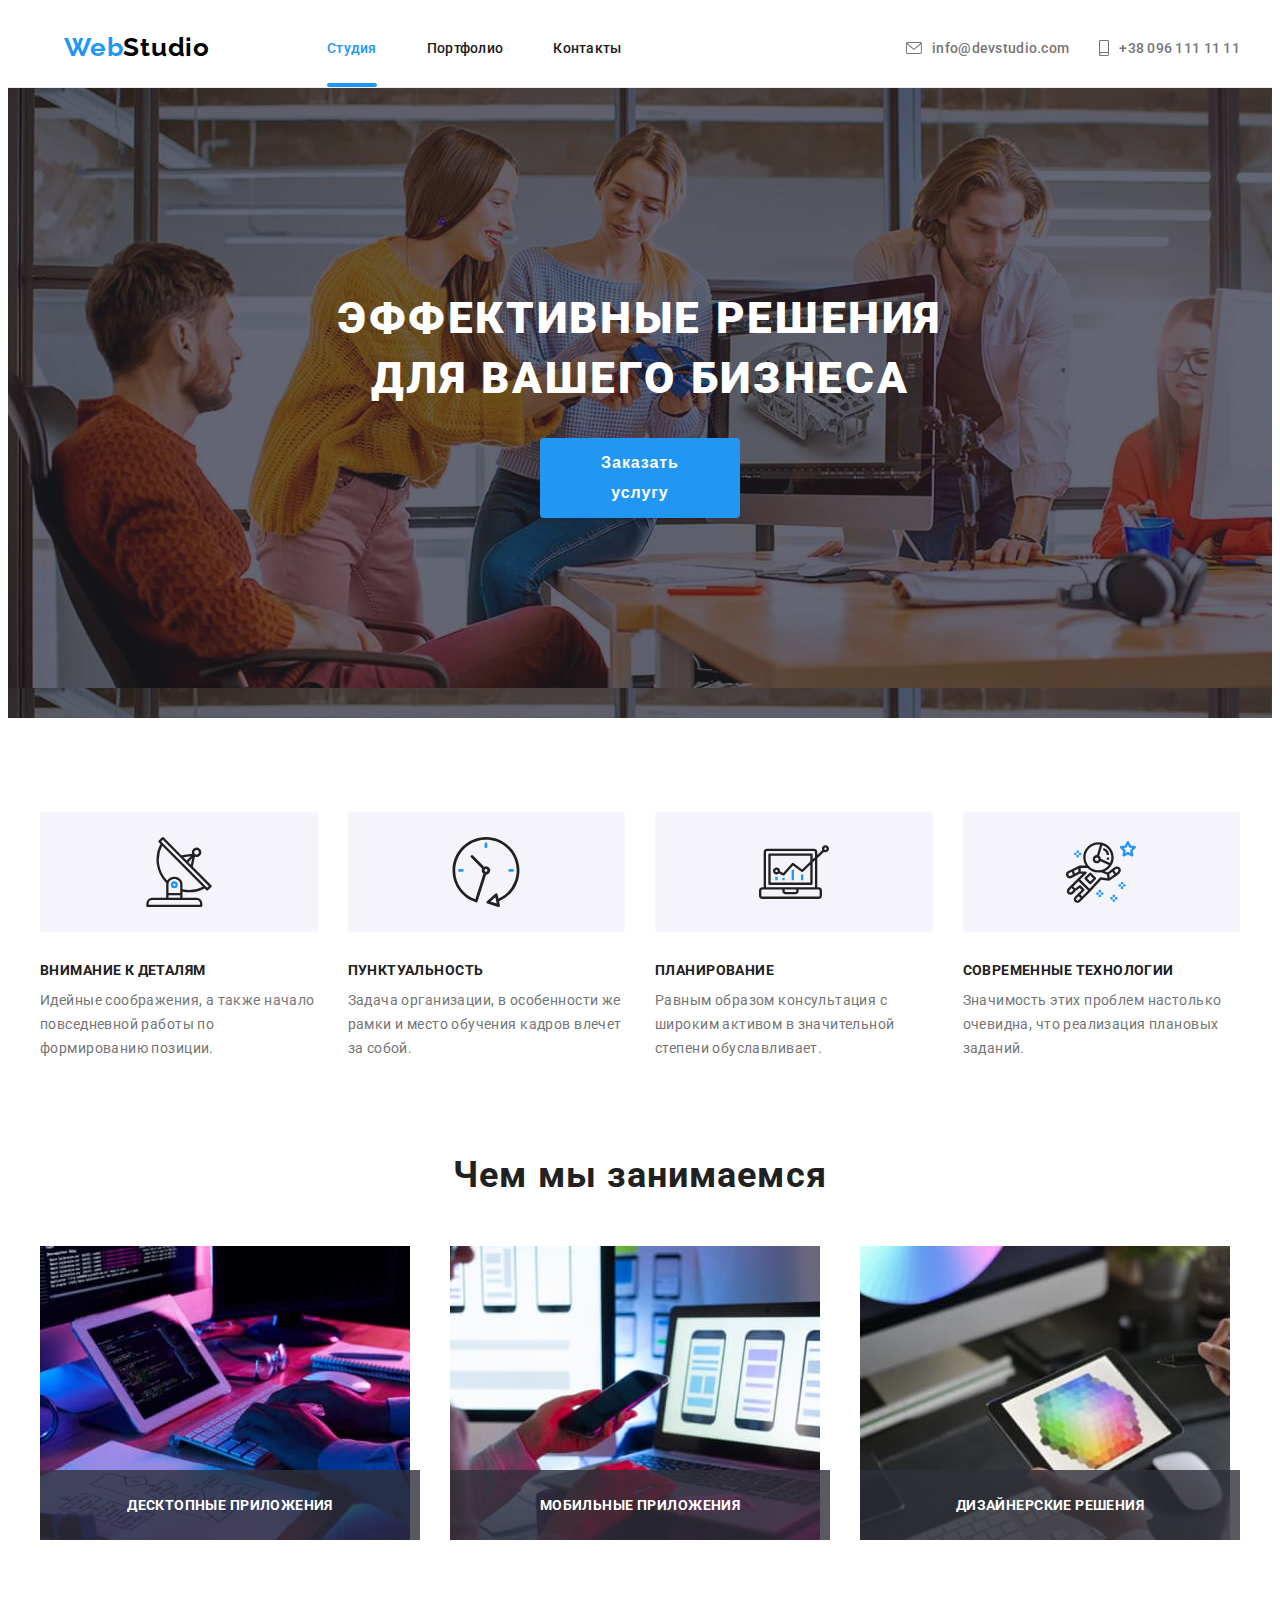
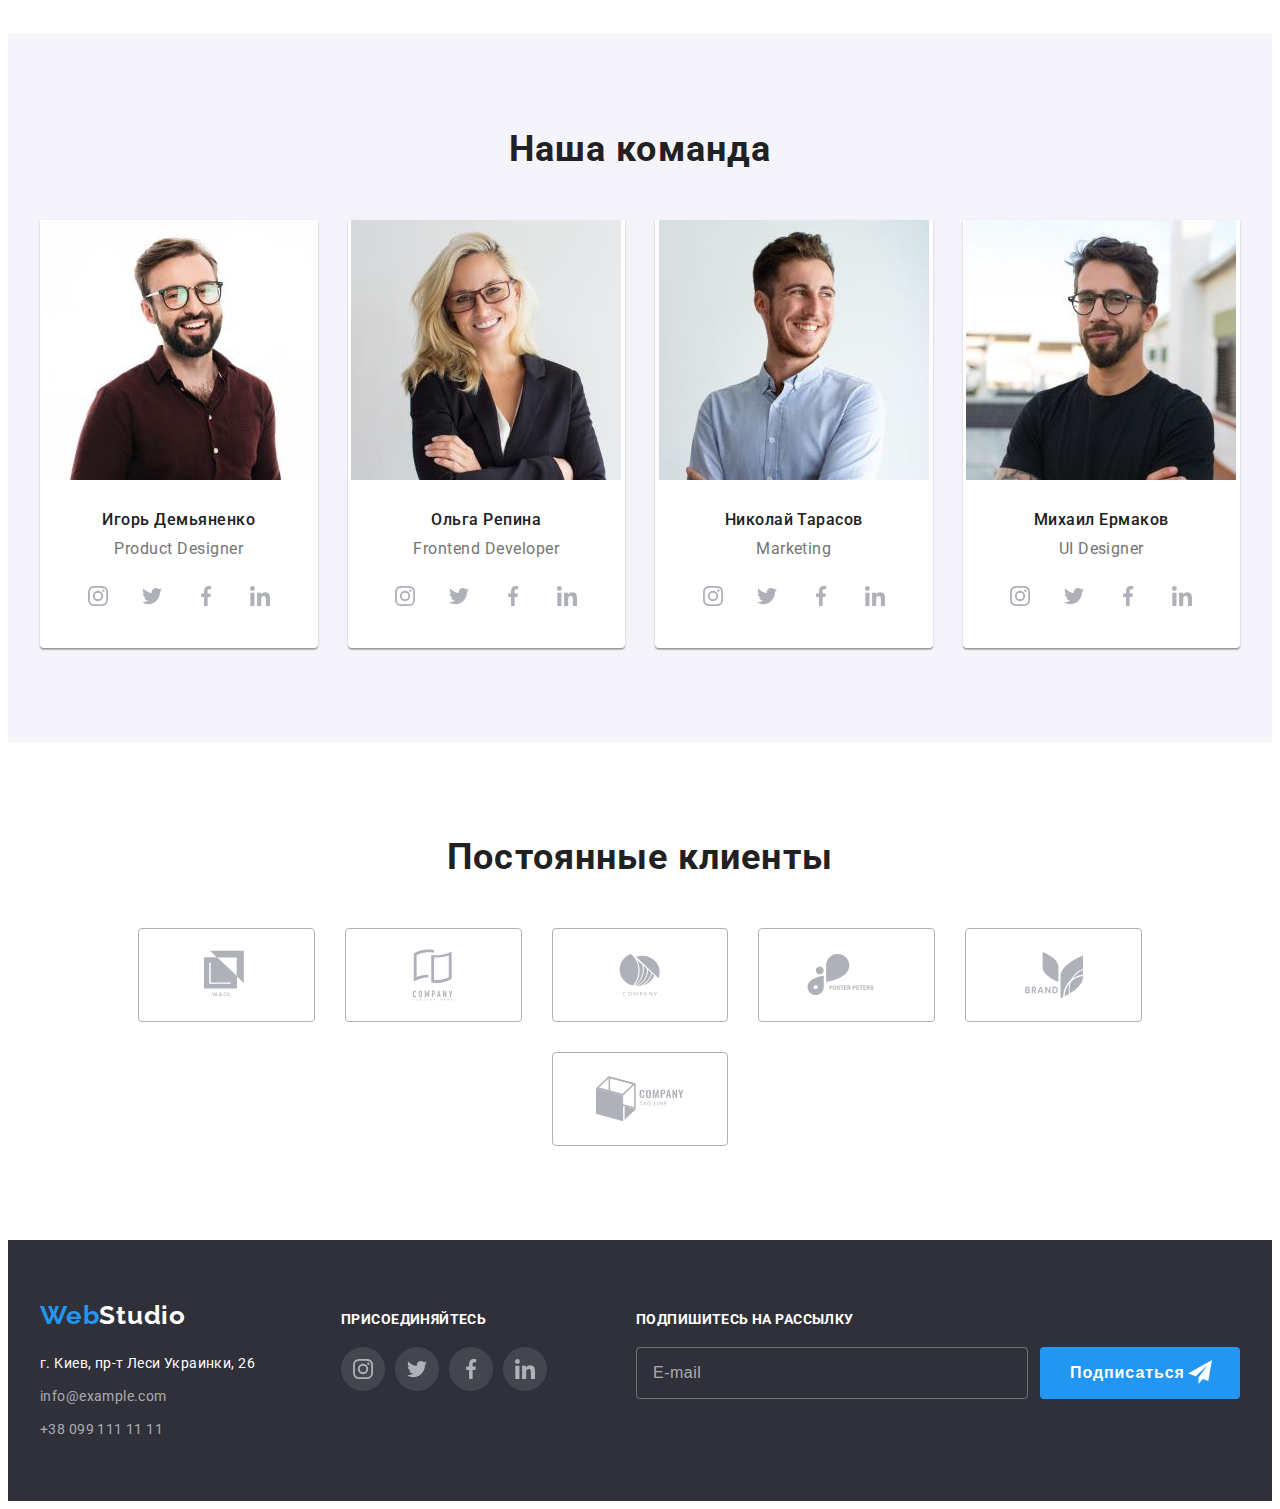
==== commit f9b5718c: "fixes final remarks of mentor" ====
--- a/index.html
+++ b/index.html
@@ -37,11 +37,7 @@
         >
 
         <button class="page-header__menu-btn" type="button" data-menu-button>
-          <svg
-            width="40"
-            height="40"
-            aria-label="Переключатель мобильного меню"
-          >
+          <svg width="40" height="40">
             <use href="./images/icons.svg#icon-mobile-menu-open"></use>
           </svg>
         </button>
@@ -87,11 +83,7 @@
 
       <div class="mobile-menu" data-menu>
         <button class="mobile-menu__close-btn" type="button" data-menu-close="">
-          <svg
-            width="40"
-            height="40"
-            aria-label="Переключатель мобильного меню"
-          >
+          <svg width="40" height="40">
             <use href="./images/icons.svg#icon-mobile-menu-close"></use>
           </svg>
         </button>
@@ -114,27 +106,29 @@
           </li>
         </ul>
 
-        <a class="mobile-menu__tell link" href="tel:+380961111111"
-          >+38 096 111 11 11</a
-        >
-        <a class="mobile-menu__mail link" href="mailto:info@devstudio.com"
-          >info@devstudio.com</a
-        >
-
-        <ul class="mobile-menu__social-list list">
-          <li class="social__item">
-            <a href="" class="social__link link">Instagram</a>
-          </li>
-          <li class="social__item">
-            <a href="" class="social__link link">Twitter</a>
-          </li>
-          <li class="social__item">
-            <a href="" class="social__link link">Facebook</a>
-          </li>
-          <li class="social__item">
-            <a href="" class="social__link link">LinkedIn</a>
-          </li>
-        </ul>
+        <div>
+          <a class="mobile-menu__tell link" href="tel:+380961111111"
+            >+38 096 111 11 11</a
+          >
+          <a class="mobile-menu__mail link" href="mailto:info@devstudio.com"
+            >info@devstudio.com</a
+          >
+
+          <ul class="mobile-menu__social-list list">
+            <li class="social__item">
+              <a href="" class="social__link link">Instagram</a>
+            </li>
+            <li class="social__item">
+              <a href="" class="social__link link">Twitter</a>
+            </li>
+            <li class="social__item">
+              <a href="" class="social__link link">Facebook</a>
+            </li>
+            <li class="social__item">
+              <a href="" class="social__link link">LinkedIn</a>
+            </li>
+          </ul>
+        </div>
       </div>
     </header>
 
@@ -142,10 +136,12 @@
     <main>
       <!--Секция герой-->
       <section class="hero">
-        <h1 class="hero__title">Эффективные решения для вашего бизнеса</h1>
-        <button class="button" type="button" data-modal-open>
-          Заказать услугу
-        </button>
+        <div class="container">
+          <h1 class="hero__title">Эффективные решения для вашего бизнеса</h1>
+          <button class="button" type="button" data-modal-open>
+            Заказать услугу
+          </button>
+        </div>
       </section>
 
       <!--Секция преимущества компании-->
--- a/CSS/main.min.css
+++ b/CSS/main.min.css
@@ -1,2 +1,2 @@
-:root{--section-pdg: 94px;--mob-tab-pdg: 60px;--primary-gap: 30px;--primary-font: 'Roboto', sans-serif;--secondary-font: 'Raleway', sans-serif;--primary-bgc: #ffffff;--footer-bgc: #2f303a;--secondary-bgc: #f5f4fa;--main-title-color: #212121;--paragraph-color: #757575;--primary-part-logo-color: #2196f3;--header-part-logo-color: #000000;--footer-part-logo-color: #ffffff;--action-color: #2196f3;--hero-btn-action-bgc: #188ce8;--fotter-contacts-color: rgba(255, 255, 255, 0.6);--project-border-color: #eeeeee;--animation-function: cubic-bezier(0.4, 0, 0.2, 1)}body{font-family:var(--primary-font);background-color:var(--primary-bgc)}h1,h2,h3,h4,h5,h6,p{margin:0}img{display:block;max-width:100%;height:auto}.list{list-style:none;margin:0;padding:0}.link{text-decoration:none}.visually-hidden{position:absolute !important;clip:rect(1px 1px 1px 1px);clip:rect(1px 1px 1px 1px);padding:0 !important;border:0 !important;height:1px !important;width:1px !important;overflow:hidden}.container{padding-left:15px;padding-right:15px;margin:0 auto}@media screen and (min-width: 768px){.container{max-width:768px}}@media screen and (min-width: 1200px){.container{max-width:1200px}}@media screen and (max-width: 767px){.page-header .container{display:-webkit-box;display:-ms-flexbox;display:flex;-webkit-box-align:center;-ms-flex-align:center;align-items:center}}@media screen and (min-width: 768px){.page-header .container{display:-webkit-box;display:-ms-flexbox;display:flex;-webkit-box-align:center;-ms-flex-align:center;align-items:center}}@media screen and (min-width: 1200px){.page-header .container{display:-webkit-box;display:-ms-flexbox;display:flex;-webkit-box-align:center;-ms-flex-align:center;align-items:center}}@media screen and (min-width: 1200px){.page-footer .container{display:-webkit-box;display:-ms-flexbox;display:flex;-webkit-box-align:baseline;-ms-flex-align:baseline;align-items:baseline}}.section-title{font-weight:700;font-size:28px;line-height:1.17857;letter-spacing:.03em;margin-bottom:var(--primary-gap);text-align:center;color:var(--main-title-color)}@media screen and (min-width: 1200px){.section-title{font-weight:700;font-size:36px;line-height:1.16667;letter-spacing:.03em;margin-bottom:50px}}.subtitle{font-weight:700;font-size:14px;line-height:1.14286;letter-spacing:.03em;text-transform:uppercase}.social-list{display:-webkit-box;display:-ms-flexbox;display:flex;-webkit-box-pack:center;-ms-flex-pack:center;justify-content:center;-webkit-box-align:center;-ms-flex-align:center;align-items:center}.social-list__item{border-radius:50%}.social-list__item_inverse{background-color:rgba(255,255,255,0.1)}@media screen and (max-width: 767px){.page-footer .social-list{margin-bottom:60px}}.social-list__item:not(:last-child){margin-right:10px}.social-list__link{width:44px;height:44px;display:-webkit-box;display:-ms-flexbox;display:flex;-webkit-box-pack:center;-ms-flex-pack:center;justify-content:center;-webkit-box-align:center;-ms-flex-align:center;align-items:center;background-color:transparent;border-radius:50%;fill:#afb1b8;color:#ffffff;-webkit-transition:background-color 250ms var(--animation-function),fill 250ms var(--animation-function);transition:background-color 250ms var(--animation-function),fill 250ms var(--animation-function)}.social-list__icon{width:20px;height:20px}.social-list__link:hover,.social-list__link:focus{background-color:var(--action-color);fill:currentColor}.logo{font-family:var(--secondary-font);font-weight:700;font-size:24px;line-height:1.16667;letter-spacing:.03em;color:#2196f3;-webkit-animation-duration:1000ms;animation-duration:1000ms;-webkit-animation-delay:250ms;animation-delay:250ms}@media screen and (min-width: 1200px){.logo{font-weight:700;font-size:26px;line-height:1.19231;letter-spacing:.03em}}.logo__part{color:#000000}.logo__part_inverse{color:#ffffff}.logo:hover{-webkit-animation-iteration-count:infinite;animation-iteration-count:infinite;-webkit-animation-duration:500ms;animation-duration:500ms;-webkit-animation-name:pulse;animation-name:pulse}.page-header .logo{padding:16px 0 15px;display:inline-block}@media screen and (min-width: 768px){.page-header .logo{margin-right:88px;padding:26px 0 25px}}@media screen and (min-width: 1200px){.page-header .logo{margin-right:93px;padding:24px}}.page-footer .logo{display:block;padding:0;margin-right:0;margin-bottom:20px}.button{font-weight:700;font-size:16px;line-height:1.875;letter-spacing:.058em;display:inline-block;width:200px;padding:10px 32px;text-align:center;color:#ffffff;background-color:var(--action-color);border:none;border-radius:4px;cursor:pointer;-webkit-transition:background-color 250ms var(--animation-function);transition:background-color 250ms var(--animation-function)}.button:hover,.button:focus{background-color:var(--hero-btn-action-bgc)}.subscription .button{position:relative;padding:10px 61px 10px 30px}.button__icon{position:absolute;top:13px;right:28px}.modal-form .button{display:block;margin:30px auto 0}.backdrop{position:fixed;top:0;left:0;width:100vw;height:100vh;background-color:rgba(0,0,0,0.2);opacity:1;-webkit-transition:opacity 250ms var(--animation-function);transition:opacity 250ms var(--animation-function);overflow-y:scroll}.backdrop.is-hidden{opacity:0;pointer-events:none}.modal{position:absolute;padding:40px;top:50%;left:50%;-webkit-transform:translate(-50%, -50%) scale(1);transform:translate(-50%, -50%) scale(1);-webkit-box-shadow:0px 1px 3px rgba(0,0,0,0.12),0px 1px 1px rgba(0,0,0,0.14),0px 2px 1px rgba(0,0,0,0.2);box-shadow:0px 1px 3px rgba(0,0,0,0.12),0px 1px 1px rgba(0,0,0,0.14),0px 2px 1px rgba(0,0,0,0.2);border-radius:4px;background-color:#ffffff;-webkit-transition:-webkit-transform 250ms var(--animation-function);transition:-webkit-transform 250ms var(--animation-function);transition:transform 250ms var(--animation-function);transition:transform 250ms var(--animation-function), -webkit-transform 250ms var(--animation-function)}@media screen and (max-width: 1199px){.modal{width:100vw;max-width:450px;height:609px}}@media screen and (min-width: 1200px){.modal{width:528px;height:581px}}.modal__slogan{margin-bottom:12px;font-weight:700;font-size:20px;line-height:1.5;letter-spacing:.03em;text-align:center;color:var(--main-title-color)}@media screen and (min-width: 1200px){.modal__slogan{font-weight:700;font-size:20px;line-height:1.15;letter-spacing:.03em}}.modal__icon{width:18px;height:18px}.modal__close-btn{position:absolute;display:-webkit-box;display:-ms-flexbox;display:flex;-webkit-box-pack:center;-ms-flex-pack:center;justify-content:center;-webkit-box-align:center;-ms-flex-align:center;align-items:center;width:30px;height:30px;top:8px;right:8px;border:1px solid rgba(0,0,0,0.1);border-radius:50%;background-color:#ffffff;cursor:pointer;-webkit-transition:border-color 250ms var(--animation-function),fill 250ms var(--animation-function);transition:border-color 250ms var(--animation-function),fill 250ms var(--animation-function)}.modal__close-btn:hover,.modal__close-btn:focus{fill:var(--action-color);border-color:var(--action-color)}.backdrop.is-hidden .modal{-webkit-transform:translate(-50%, -50%) scale(1.5);transform:translate(-50%, -50%) scale(1.5)}.modal-form__label{display:inline-block;margin-bottom:4px;font-weight:400;font-size:12px;line-height:1.16667;letter-spacing:.01em;color:var(--paragraph-color);cursor:pointer}.modal-form__label:not(:first-child){margin-top:10px}.modal-form__field{position:relative}.modal-form__icon{position:absolute;width:18px;height:18px;top:10px;left:11px;-webkit-transition:fill 250ms var(--animation-function);transition:fill 250ms var(--animation-function)}.modal-form__input:focus+.modal-form__icon{fill:var(--action-color)}.modal-form__input{display:block;width:100%;font-weight:400;font-size:16px;line-height:1.25;letter-spacing:.03em;color:var(--main-title-color);border:1px solid rgba(33,33,33,0.2);border-radius:4px;cursor:pointer;-webkit-transition:border-color 250ms var(--animation-function);transition:border-color 250ms var(--animation-function)}.modal-form__input:focus{border-color:var(--action-color);outline:none}.modal-form__data-input{padding:11px 11px 11px 41px;height:40px}.modal-form__comment-input{padding:12px 16px;height:120px;resize:none}.modal-form__comment-input::-webkit-input-placeholder{font-weight:400;font-size:12px;line-height:1.16667;letter-spacing:.01em;color:rgba(117,117,117,0.5)}.modal-form__comment-input:-ms-input-placeholder{font-weight:400;font-size:12px;line-height:1.16667;letter-spacing:.01em;color:rgba(117,117,117,0.5)}.modal-form__comment-input::-ms-input-placeholder{font-weight:400;font-size:12px;line-height:1.16667;letter-spacing:.01em;color:rgba(117,117,117,0.5)}.modal-form__comment-input::placeholder{font-weight:400;font-size:12px;line-height:1.16667;letter-spacing:.01em;color:rgba(117,117,117,0.5)}.agreement{display:-webkit-box;display:-ms-flexbox;display:flex;-webkit-box-align:center;-ms-flex-align:center;align-items:center;margin-top:20px}.agreement__text,.agreement__link{font-weight:400;font-size:12px;line-height:1.16667;letter-spacing:.025em}@media screen and (min-width: 1200px){.agreement__text,.agreement__link{font-weight:400;font-size:14px;line-height:1.71429;letter-spacing:.03em}}.agreement__text{color:var(--paragraph-color);cursor:pointer;display:-webkit-box;display:-ms-flexbox;display:flex;-webkit-box-align:center;-ms-flex-align:center;align-items:center;-webkit-box-pack:justify;-ms-flex-pack:justify;justify-content:space-between}.agreement__link{color:#2196f3;text-decoration:underline}.agreement__custom-checkbox{display:inline-block;margin-right:8px;width:16px;height:15px;border:2px solid #212121;border-radius:2px;-webkit-transition:background-color 250ms var(--animation-function),border-color 250ms var(--animation-function),-webkit-box-shadow 250ms var(--animation-function);transition:background-color 250ms var(--animation-function),border-color 250ms var(--animation-function),-webkit-box-shadow 250ms var(--animation-function);transition:background-color 250ms var(--animation-function),border-color 250ms var(--animation-function),box-shadow 250ms var(--animation-function);transition:background-color 250ms var(--animation-function),border-color 250ms var(--animation-function),box-shadow 250ms var(--animation-function),-webkit-box-shadow 250ms var(--animation-function)}.agreement__default-checkbox:checked+.agreement__custom-checkbox{background-color:var(--action-color);background-image:url(../images/icon-check.svg);background-size:contain;background-origin:border-box;border-color:var(--action-color)}.agreement__default-checkbox:focus-visible+.agreement__custom-checkbox{-webkit-box-shadow:0 0 3px 2px var(--action-color);box-shadow:0 0 3px 2px var(--action-color)}.page-header{border-bottom:1px solid #ececec}.page-header__menu-btn,.page-header .mobile-menu__close-btn{display:-webkit-inline-box;display:-ms-inline-flexbox;display:inline-flex;padding:0;margin:0;border:none;background-color:transparent;margin-left:auto;-webkit-transition:fill 250ms var(--animation-function);transition:fill 250ms var(--animation-function);cursor:pointer}.page-header__menu-btn:hover,.page-header__menu-btn:focus:focus-visible,.page-header .mobile-menu__close-btn:hover,.page-header .mobile-menu__close-btn:focus:focus-visible{fill:var(--action-color)}@media screen and (min-width: 768px){.page-header__menu-btn,.page-header .mobile-menu__close-btn{display:none}}@media screen and (max-width: 767px){.site-nav__list{display:none}}@media screen and (min-width: 768px){.site-nav__list{display:-webkit-box;display:-ms-flexbox;display:flex}}@media screen and (min-width: 1200px){.site-nav__list{display:-webkit-box;display:-ms-flexbox;display:flex}}.site-nav__item:not(:last-child){margin-right:50px}.site-nav__link{padding:32px 0 31px;font-weight:500;font-size:14px;line-height:1.14286;letter-spacing:.02em;color:var(--main-title-color);-webkit-transition:color 250ms var(--animation-function);transition:color 250ms var(--animation-function)}.site-nav__link_current{position:relative;color:var(--action-color)}.site-nav__link_current::after{position:absolute;bottom:0;content:'';display:block;height:4px;width:100%;border-radius:2px;background-color:var(--primary-part-logo-color)}.site-nav__link:hover,.site-nav__link:focus{color:var(--action-color)}.contacts{display:none;margin-left:auto;-webkit-box-align:center;-ms-flex-align:center;align-items:center}@media screen and (min-width: 768px){.contacts{display:block;padding:21px 0 20px}}@media screen and (min-width: 1200px){.contacts{display:-webkit-box;display:-ms-flexbox;display:flex;font-weight:500;font-size:14px;line-height:1.14286;letter-spacing:.02em}}@media screen and (min-width: 768px) and (max-width: 1199px){.contacts__item:not(:first-child){margin-top:10px}}@media screen and (min-width: 1200px){.contacts__item:not(:first-child){margin-left:30px}}.contacts__link{font-weight:500;font-size:12px;line-height:1.16667;letter-spacing:.02em;color:var(--paragraph-color);display:-webkit-box;display:-ms-flexbox;display:flex;-webkit-box-align:center;-ms-flex-align:center;align-items:center;-webkit-transition:color 250ms var(--animation-function);transition:color 250ms var(--animation-function)}@media screen and (min-width: 1200px){.contacts__link{font-weight:500;font-size:14px;line-height:1.14286;letter-spacing:.02em}}.contacts__link:hover,.contacts__link:focus{color:var(--action-color)}.contacts__link:hover__icon,.contacts__link:focus__icon{fill:currentColor}.contacts__icon{fill:currentColor;margin-right:10px}.mobile-menu{padding:48px 25px;position:fixed;z-index:99;top:0;left:0;width:100vw;max-width:480px;height:100vh;left:50%;background-color:#ffffff;opacity:0;-webkit-transform:translateY(-100%) translateX(-50%);transform:translateY(-100%) translateX(-50%);-webkit-transition:opacity 250ms var(--animation-function),-webkit-transform 250ms var(--animation-function);transition:opacity 250ms var(--animation-function),-webkit-transform 250ms var(--animation-function);transition:opacity 250ms var(--animation-function),transform 250ms var(--animation-function);transition:opacity 250ms var(--animation-function),transform 250ms var(--animation-function),-webkit-transform 250ms var(--animation-function)}.mobile-menu.is-open{opacity:1;-webkit-transform:translateY(0) translateX(-50%);transform:translateY(0) translateX(-50%)}.mobile-menu__close-btn{position:absolute;top:10px;right:15px}.mobile-menu__nav{margin-bottom:calc(100vh - 494px)}.mobile-menu__item:not(:last-child){margin-bottom:32px}.mobile-menu__link{font-weight:500;font-size:40px;line-height:1.175;letter-spacing:.02em;color:var(--main-title-color);-webkit-transition:color 250ms var(--animation-function);transition:color 250ms var(--animation-function)}.mobile-menu__link:hover,.mobile-menu__link:focus{color:var(--action-color)}.mobile-menu__link_current{color:var(--action-color)}.mobile-menu__tell,.mobile-menu__mail{display:block;margin-bottom:32px;font-weight:500;font-size:34px;line-height:1.17647;letter-spacing:.02em;color:var(--paragraph-color);-webkit-transition:color 250ms var(--animation-function);transition:color 250ms var(--animation-function)}.mobile-menu__tell:hover,.mobile-menu__tell:focus,.mobile-menu__mail:hover,.mobile-menu__mail:focus{color:var(--action-color)}.mobile-menu__mail{margin-bottom:64px;font-weight:500;font-size:24px;line-height:1.16667;letter-spacing:.02em}@media screen and (min-width: 768px){.mobile-menu{display:none}}.mobile-menu__social-list{display:-webkit-box;display:-ms-flexbox;display:flex}.mobile-menu__social-list .social__link{font-weight:500;font-size:18px;line-height:1.22222;letter-spacing:.02em;color:var(--paragraph-color);-webkit-transition:color 250ms var(--animation-function);transition:color 250ms var(--animation-function)}.mobile-menu__social-list .social__link:hover,.mobile-menu__social-list .social__link:focus{color:var(--action-color)}.mobile-menu__social-list .social__item{display:-webkit-box;display:-ms-flexbox;display:flex;-webkit-box-align:center;-ms-flex-align:center;align-items:center}.mobile-menu__social-list .social__item:not(:last-child)::after{content:'';display:inline-block;width:1px;height:22px;background-color:rgba(33,33,33,0.2);margin-left:9.5px;margin-right:9.5px}.hero{padding:118px 0;margin:0 auto;text-align:center;max-width:480px;height:auto;background-color:#c4c4c4;background-image:-webkit-gradient(linear, left top, left bottom, from(rgba(47,48,58,0.4)), to(rgba(47,48,58,0.4))),url(../images/hero/hero-mobile.jpg);background-image:linear-gradient(rgba(47,48,58,0.4), rgba(47,48,58,0.4)),url(../images/hero/hero-mobile.jpg);background-size:480px 400px}@media (min-device-pixel-ratio: 2), (-webkit-min-device-pixel-ratio: 2), (min-resolution: 192dpi), (min-resolution: 2dppx){.hero{background-image:-webkit-gradient(linear, left top, left bottom, from(rgba(47,48,58,0.4)), to(rgba(47,48,58,0.4))),url(../images/hero/hero-mobile@2x.jpg);background-image:linear-gradient(rgba(47,48,58,0.4), rgba(47,48,58,0.4)),url(../images/hero/hero-mobile@2x.jpg);background-size:480px 400px}}@media screen and (min-width: 768px){.hero{max-width:768px;height:auto;background-image:-webkit-gradient(linear, left top, left bottom, from(rgba(47,48,58,0.4)), to(rgba(47,48,58,0.4))),url(../images/hero/hero-tablet.jpg);background-image:linear-gradient(rgba(47,48,58,0.4), rgba(47,48,58,0.4)),url(../images/hero/hero-tablet.jpg);background-size:768px 400px}}@media (min-device-pixel-ratio: 2), (-webkit-min-device-pixel-ratio: 2), (min-resolution: 192dpi), (min-resolution: 2dppx){.hero{background-image:-webkit-gradient(linear, left top, left bottom, from(rgba(47,48,58,0.4)), to(rgba(47,48,58,0.4))),url(../images/hero/hero-tablet@2x.jpg);background-image:linear-gradient(rgba(47,48,58,0.4), rgba(47,48,58,0.4)),url(../images/hero/hero-tablet@2x.jpg);background-size:768px 400px}}@media screen and (min-width: 1200px){.hero{max-width:1600px;height:auto;padding:200px 0;background-image:-webkit-gradient(linear, left top, left bottom, from(rgba(47,48,58,0.4)), to(rgba(47,48,58,0.4))),url(../images/hero/hero-desktop.jpg);background-image:linear-gradient(rgba(47,48,58,0.4), rgba(47,48,58,0.4)),url(../images/hero/hero-desktop.jpg);background-size:1600px 600px}}@media screen and (min-width: 1200px) and (min-device-pixel-ratio: 2), screen and (min-width: 1200px) and (-webkit-min-device-pixel-ratio: 2), screen and (min-width: 1200px) and (min-resolution: 192dpi), screen and (min-width: 1200px) and (min-resolution: 2dppx){.hero{background-image:-webkit-gradient(linear, left top, left bottom, from(rgba(47,48,58,0.4)), to(rgba(47,48,58,0.4))),url(../images/hero/hero-desktop@2x.jpg);background-image:linear-gradient(rgba(47,48,58,0.4), rgba(47,48,58,0.4)),url(../images/hero/hero-desktop@2x.jpg)}}.hero__title{margin:0 auto;max-width:360px;margin-bottom:30px;font-weight:900;font-size:26px;line-height:1.61538;letter-spacing:.06em;text-transform:uppercase;color:#ffffff}@media screen and (min-width: 1200px){.hero__title{max-width:696px;font-weight:900;font-size:44px;line-height:1.36364;letter-spacing:.06em}}.advantages{padding:var(--mob-tab-pdg) 0}@media screen and (min-width: 1200px){.advantages{padding:var(--section-pdg) 0}}.advantages__box{width:100%;padding:25px 0;display:-webkit-box;display:-ms-flexbox;display:flex;-webkit-box-pack:center;-ms-flex-pack:center;justify-content:center;-webkit-box-align:center;-ms-flex-align:center;align-items:center;margin-bottom:30px;background-color:var(--secondary-bgc);border-radius:4px}.advantages__icon{width:70px;height:70px}.advantages__subtitle{margin-bottom:10px;color:var(--main-title-color)}@media screen and (max-width: 767px){.advantages__subtitle{text-align:center}}.advantages__description{font-weight:400;font-size:14px;line-height:1.71429;letter-spacing:.03em;color:var(--paragraph-color)}@media screen and (min-width: 768px){.advantages__list{display:-webkit-box;display:-ms-flexbox;display:flex;-ms-flex-wrap:wrap;flex-wrap:wrap;margin-top:calc(-1 * var(--primary-gap));margin-left:calc(-1 * var(--primary-gap))}}@media screen and (min-width: 768px){.advantages__item{margin-top:var(--primary-gap);margin-left:var(--primary-gap);-ms-flex-preferred-size:calc(100% / 2 - var(--primary-gap));flex-basis:calc(100% / 2 - var(--primary-gap))}}@media screen and (min-width: 1200px){.advantages__item{-ms-flex-preferred-size:calc(100% / 4 - var(--primary-gap));flex-basis:calc(100% / 4 - var(--primary-gap))}}.abilities{padding:0 0 var(--section-pdg)}@media screen and (max-width: 1199px){.abilities{display:none}}.abilities__list{display:-webkit-box;display:-ms-flexbox;display:flex;-ms-flex-wrap:wrap;flex-wrap:wrap;-webkit-box-pack:center;-ms-flex-pack:center;justify-content:center;margin-top:calc(-1 * var(--primary-gap));margin-left:calc(-1 * var(--primary-gap))}.abilities__item{position:relative;margin-top:var(--primary-gap);margin-left:var(--primary-gap);-ms-flex-preferred-size:calc(100% / 3 - var(--primary-gap));flex-basis:calc(100% / 3 - var(--primary-gap))}.abilities__subtitle{position:absolute;display:block;padding:27px 0;width:100%;bottom:0;text-align:center;color:#ffffff;background-color:rgba(47,48,58,0.8)}.team{padding:var(--mob-tab-pdg) 0;background-color:var(--secondary-bgc)}@media screen and (min-width: 1200px){.team{padding:var(--section-pdg) 0}}@media screen and (min-width: 768px){.team__list{display:-webkit-box;display:-ms-flexbox;display:flex;-ms-flex-wrap:wrap;flex-wrap:wrap;margin-top:calc(-1 * var(--primary-gap));margin-left:calc(-1 * var(--primary-gap))}}.team__item{-webkit-box-shadow:0px 1px 3px rgba(0,0,0,0.12),0px 1px 1px rgba(0,0,0,0.14),0px 2px 1px rgba(0,0,0,0.2);box-shadow:0px 1px 3px rgba(0,0,0,0.12),0px 1px 1px rgba(0,0,0,0.14),0px 2px 1px rgba(0,0,0,0.2);border-radius:0px 0px 4px 4px;background-color:#ffffff}@media screen and (max-width: 767px){.team__item:not(:last-child){margin-bottom:var(--primary-gap)}}@media screen and (min-width: 768px){.team__item{margin-top:var(--primary-gap);margin-left:var(--primary-gap);-ms-flex-preferred-size:calc(100% / 2 - var(--primary-gap));flex-basis:calc(100% / 2 - var(--primary-gap))}}@media screen and (min-width: 1200px){.team__item{-ms-flex-preferred-size:calc(100% / 4 - var(--primary-gap));flex-basis:calc(100% / 4 - var(--primary-gap))}}.team__img{margin:0 auto}.team__box{padding:30px 0 24px}@media screen and (min-width: 768px){.team__box{padding:30px 74px 24px}}@media screen and (min-width: 1200px){.team__box{padding:30px 32px}}.team__name{margin-bottom:10px;font-weight:500;font-size:16px;line-height:1.1875;letter-spacing:.03em;text-align:center;color:var(--main-title-color)}.team__profesion{font-weight:400;font-size:16px;line-height:1.1875;letter-spacing:.03em;color:var(--paragraph-color);margin-bottom:16px;text-align:center}.customers{padding:60px 0}@media screen and (min-width: 1200px){.customers{padding:94px 0}}.customers__list{display:-webkit-box;display:-ms-flexbox;display:flex;-ms-flex-wrap:wrap;flex-wrap:wrap;margin-top:calc(-1 * (var(--primary-gap)));margin-left:calc(-1 * (var(--primary-gap)))}.customers__item{border:1px solid #afb1b8;border-radius:4px;margin-top:var(--primary-gap);margin-left:var(--primary-gap);height:90px;-webkit-transition:border-color 250ms var(--animation-function);transition:border-color 250ms var(--animation-function);cursor:pointer;-ms-flex-preferred-size:calc(100% / 2 - var(--primary-gap));flex-basis:calc(100% / 2 - var(--primary-gap))}.customers__item:hover{border-color:var(--action-color)}.customers__item:hover .link{fill:currentColor}@media screen and (min-width: 768px){.customers__item{-ms-flex-preferred-size:calc((100% / 3) - var(--primary-gap));flex-basis:calc((100% / 3) - var(--primary-gap))}}@media screen and (min-width: 1200px){.customers__item{-ms-flex-preferred-size:calc((100% / 6) - var(--primary-gap));flex-basis:calc((100% / 6) - var(--primary-gap))}}.customers__link{width:100%;height:100%;display:-webkit-box;display:-ms-flexbox;display:flex;-webkit-box-pack:center;-ms-flex-pack:center;justify-content:center;-webkit-box-align:center;-ms-flex-align:center;align-items:center;color:var(--action-color);fill:#afb1b8;-webkit-transition:fill 250ms var(--animation-function);transition:fill 250ms var(--animation-function)}.customers__link:focus{fill:currentColor}.page-footer{background-color:var(--footer-bgc);padding:60px 0}@media screen and (max-width: 1199px){.page-footer{text-align:center}}@media screen and (min-width: 768px){.page-footer__tablet-flexbox{display:-webkit-box;display:-ms-flexbox;display:flex;-webkit-box-align:baseline;-ms-flex-align:baseline;align-items:baseline;-ms-flex-pack:distribute;justify-content:space-around}}.address{font-weight:400;font-size:14px;line-height:1.71429;letter-spacing:.03em;font-style:normal;color:#ffffff}.address__description,.address__item:not(:last-child){margin-bottom:8px}@media screen and (min-width: 1200px){.address__description,.address__item:not(:last-child){margin-bottom:9px;display:inline-block}}.address__link{color:rgba(255,255,255,0.6)}@media screen and (max-width: 1199px){.address{margin-bottom:60px}}@media screen and (min-width: 1200px){.join{margin-left:86px}}.slogan{display:inline-block;margin-bottom:20px;font-weight:700;font-size:14px;line-height:1.14286;letter-spacing:.03em;text-transform:uppercase;color:#ffffff}@media screen and (min-width: 1200px){.subscription{margin-left:auto}}@media screen and (min-width: 1200px){.form{display:-webkit-box;display:-ms-flexbox;display:flex}}.form__input{width:100%;display:block;padding:15px 16px;font-weight:400;font-size:16px;line-height:1.25;letter-spacing:.08em;background-color:transparent;color:#ffffff;border-radius:4px;border:1px solid rgba(255,255,255,0.3)}@media screen and (max-width: 1199px){.form__input{margin:0 auto 20px}}@media screen and (min-width: 768px) and (max-width: 1199px){.form__input{width:450px}}@media screen and (min-width: 1200px){.form__input{display:inline-block;width:358px;margin-right:12px}}.form__input::-webkit-input-placeholder{font-weight:400;font-size:16px;line-height:1.25;letter-spacing:.03em;color:rgba(255,255,255,0.6)}.form__input:-ms-input-placeholder{font-weight:400;font-size:16px;line-height:1.25;letter-spacing:.03em;color:rgba(255,255,255,0.6)}.form__input::-ms-input-placeholder{font-weight:400;font-size:16px;line-height:1.25;letter-spacing:.03em;color:rgba(255,255,255,0.6)}.form__input::placeholder{font-weight:400;font-size:16px;line-height:1.25;letter-spacing:.03em;color:rgba(255,255,255,0.6)}
+:root{--section-pdg: 94px;--mob-tab-pdg: 60px;--primary-gap: 30px;--primary-font: 'Roboto', sans-serif;--secondary-font: 'Raleway', sans-serif;--primary-bgc: #ffffff;--footer-bgc: #2f303a;--secondary-bgc: #f5f4fa;--main-title-color: #212121;--paragraph-color: #757575;--primary-part-logo-color: #2196f3;--header-part-logo-color: #000000;--footer-part-logo-color: #ffffff;--action-color: #2196f3;--hero-btn-action-bgc: #188ce8;--fotter-contacts-color: rgba(255, 255, 255, 0.6);--project-border-color: #eeeeee;--animation-function: cubic-bezier(0.4, 0, 0.2, 1)}body{font-family:var(--primary-font);background-color:var(--primary-bgc)}h1,h2,h3,h4,h5,h6,p{margin:0}img{display:block;max-width:100%;height:auto}.list{list-style:none;margin:0;padding:0}.link{text-decoration:none}.visually-hidden{position:absolute !important;clip:rect(1px 1px 1px 1px);clip:rect(1px 1px 1px 1px);padding:0 !important;border:0 !important;height:1px !important;width:1px !important;overflow:hidden}.container{padding-left:15px;padding-right:15px;margin:0 auto}@media screen and (min-width: 768px){.container{max-width:768px}}@media screen and (min-width: 1200px){.container{max-width:1200px}}@media screen and (max-width: 767px){.page-header .container{display:-webkit-box;display:-ms-flexbox;display:flex;-webkit-box-align:center;-ms-flex-align:center;align-items:center}}@media screen and (min-width: 768px){.page-header .container{display:-webkit-box;display:-ms-flexbox;display:flex;-webkit-box-align:center;-ms-flex-align:center;align-items:center}}@media screen and (min-width: 1200px){.page-header .container{display:-webkit-box;display:-ms-flexbox;display:flex;-webkit-box-align:center;-ms-flex-align:center;align-items:center}}@media screen and (min-width: 1200px){.page-footer .container{display:-webkit-box;display:-ms-flexbox;display:flex;-webkit-box-align:baseline;-ms-flex-align:baseline;align-items:baseline}}.section-title{font-weight:700;font-size:28px;line-height:1.17857;letter-spacing:.03em;margin-bottom:var(--primary-gap);text-align:center;color:var(--main-title-color)}@media screen and (min-width: 1200px){.section-title{font-weight:700;font-size:36px;line-height:1.16667;letter-spacing:.03em;margin-bottom:50px}}.subtitle{font-weight:700;font-size:14px;line-height:1.14286;letter-spacing:.03em;text-transform:uppercase}.social-list{display:-webkit-box;display:-ms-flexbox;display:flex;-webkit-box-pack:center;-ms-flex-pack:center;justify-content:center;-webkit-box-align:center;-ms-flex-align:center;align-items:center}.social-list__item{border-radius:50%}.social-list__item_inverse{background-color:rgba(255,255,255,0.1)}.social-list__item:not(:last-child){margin-right:10px}.social-list__link{width:44px;height:44px;display:-webkit-box;display:-ms-flexbox;display:flex;-webkit-box-pack:center;-ms-flex-pack:center;justify-content:center;-webkit-box-align:center;-ms-flex-align:center;align-items:center;background-color:transparent;border-radius:50%;fill:#afb1b8;color:#ffffff;-webkit-transition:background-color 250ms var(--animation-function),fill 250ms var(--animation-function);transition:background-color 250ms var(--animation-function),fill 250ms var(--animation-function)}.social-list__icon{width:20px;height:20px}.social-list__link:hover,.social-list__link:focus{background-color:var(--action-color);fill:currentColor}.logo{font-family:var(--secondary-font);font-weight:700;font-size:24px;line-height:1.16667;letter-spacing:.03em;color:#2196f3;-webkit-animation-duration:1000ms;animation-duration:1000ms;-webkit-animation-delay:250ms;animation-delay:250ms}@media screen and (min-width: 1200px){.logo{font-weight:700;font-size:26px;line-height:1.19231;letter-spacing:.03em}}.logo__part{color:#000000}.logo__part_inverse{color:#ffffff}.logo:hover{-webkit-animation-iteration-count:infinite;animation-iteration-count:infinite;-webkit-animation-duration:500ms;animation-duration:500ms;-webkit-animation-name:pulse;animation-name:pulse}.page-header .logo{padding:16px 0 15px;display:inline-block}@media screen and (min-width: 768px){.page-header .logo{margin-right:88px;padding:26px 0 25px}}@media screen and (min-width: 1200px){.page-header .logo{margin-right:93px;padding:24px}}.page-footer .logo{display:block;padding:0;margin-right:0;margin-bottom:20px}.button{font-weight:700;font-size:16px;line-height:1.875;letter-spacing:.058em;display:inline-block;width:200px;padding:10px 32px;text-align:center;color:#ffffff;background-color:var(--action-color);border:none;border-radius:4px;cursor:pointer;-webkit-transition:background-color 250ms var(--animation-function);transition:background-color 250ms var(--animation-function)}.button:hover,.button:focus{background-color:var(--hero-btn-action-bgc)}.subscription .button{position:relative;padding:10px 61px 10px 30px}.button__icon{position:absolute;top:13px;right:28px}.modal-form .button{display:block;margin:30px auto 0}.backdrop{position:fixed;top:0;left:0;width:100vw;height:100vh;background-color:rgba(0,0,0,0.2);opacity:1;-webkit-transition:opacity 250ms var(--animation-function);transition:opacity 250ms var(--animation-function);overflow-y:scroll}@media screen and (max-width: 767px){.backdrop{padding:20px}}.backdrop.is-hidden{opacity:0;pointer-events:none}body.modal-open{overflow:hidden}.modal{position:absolute;padding:40px;top:50%;left:50%;-webkit-transform:translate(-50%, -40%) scale(1);transform:translate(-50%, -40%) scale(1);-webkit-box-shadow:0px 1px 3px rgba(0,0,0,0.12),0px 1px 1px rgba(0,0,0,0.14),0px 2px 1px rgba(0,0,0,0.2);box-shadow:0px 1px 3px rgba(0,0,0,0.12),0px 1px 1px rgba(0,0,0,0.14),0px 2px 1px rgba(0,0,0,0.2);border-radius:4px;background-color:#ffffff;-webkit-transition:-webkit-transform 250ms var(--animation-function);transition:-webkit-transform 250ms var(--animation-function);transition:transform 250ms var(--animation-function);transition:transform 250ms var(--animation-function), -webkit-transform 250ms var(--animation-function)}@media screen and (min-width: 768px){.modal{-webkit-transform:translate(-50%, -50%) scale(1);transform:translate(-50%, -50%) scale(1)}}@media screen and (max-width: 1199px){.modal{width:100vw;max-width:450px;height:609px}}@media screen and (min-width: 1200px){.modal{width:528px;height:581px}}.modal__slogan{margin-bottom:12px;font-weight:700;font-size:20px;line-height:1.5;letter-spacing:.03em;text-align:center;color:var(--main-title-color)}@media screen and (min-width: 1200px){.modal__slogan{font-weight:700;font-size:20px;line-height:1.15;letter-spacing:.03em}}.modal__icon{width:18px;height:18px}.modal__close-btn{position:absolute;display:-webkit-box;display:-ms-flexbox;display:flex;-webkit-box-pack:center;-ms-flex-pack:center;justify-content:center;-webkit-box-align:center;-ms-flex-align:center;align-items:center;width:30px;height:30px;top:8px;right:8px;border:1px solid rgba(0,0,0,0.1);border-radius:50%;background-color:#ffffff;cursor:pointer;-webkit-transition:border-color 250ms var(--animation-function),fill 250ms var(--animation-function);transition:border-color 250ms var(--animation-function),fill 250ms var(--animation-function)}.modal__close-btn:hover,.modal__close-btn:focus{fill:var(--action-color);border-color:var(--action-color)}.backdrop.is-hidden .modal{-webkit-transform:translate(-50%, -50%) scale(1.5);transform:translate(-50%, -50%) scale(1.5)}.modal-form__label{display:inline-block;margin-bottom:4px;font-weight:400;font-size:12px;line-height:1.16667;letter-spacing:.01em;color:var(--paragraph-color);cursor:pointer}.modal-form__label:not(:first-child){margin-top:10px}.modal-form__field{position:relative}.modal-form__icon{position:absolute;width:18px;height:18px;top:10px;left:11px;-webkit-transition:fill 250ms var(--animation-function);transition:fill 250ms var(--animation-function)}.modal-form__input:focus+.modal-form__icon{fill:var(--action-color)}.modal-form__input{display:block;width:100%;font-weight:400;font-size:16px;line-height:1.25;letter-spacing:.03em;color:var(--main-title-color);border:1px solid rgba(33,33,33,0.2);border-radius:4px;cursor:pointer;-webkit-transition:border-color 250ms var(--animation-function);transition:border-color 250ms var(--animation-function)}.modal-form__input:focus{border-color:var(--action-color);outline:none}.modal-form__data-input{padding:11px 11px 11px 41px;height:40px}.modal-form__comment-input{padding:12px 16px;height:120px;resize:none}.modal-form__comment-input::-webkit-input-placeholder{font-weight:400;font-size:12px;line-height:1.16667;letter-spacing:.01em;color:rgba(117,117,117,0.5)}.modal-form__comment-input:-ms-input-placeholder{font-weight:400;font-size:12px;line-height:1.16667;letter-spacing:.01em;color:rgba(117,117,117,0.5)}.modal-form__comment-input::-ms-input-placeholder{font-weight:400;font-size:12px;line-height:1.16667;letter-spacing:.01em;color:rgba(117,117,117,0.5)}.modal-form__comment-input::placeholder{font-weight:400;font-size:12px;line-height:1.16667;letter-spacing:.01em;color:rgba(117,117,117,0.5)}.agreement{display:-webkit-box;display:-ms-flexbox;display:flex;-webkit-box-align:center;-ms-flex-align:center;align-items:center;margin-top:20px}.agreement__text,.agreement__link{font-weight:400;font-size:12px;line-height:1.16667;letter-spacing:.025em}@media screen and (min-width: 1200px){.agreement__text,.agreement__link{font-weight:400;font-size:14px;line-height:1.71429;letter-spacing:.03em}}.agreement__text{color:var(--paragraph-color);cursor:pointer;display:-webkit-box;display:-ms-flexbox;display:flex;-webkit-box-align:center;-ms-flex-align:center;align-items:center;-webkit-box-pack:justify;-ms-flex-pack:justify;justify-content:space-between}.agreement__link{color:#2196f3;text-decoration:underline}.agreement__custom-checkbox{display:inline-block;margin-right:8px;width:16px;height:15px;border:2px solid #212121;border-radius:2px;-webkit-transition:background-color 250ms var(--animation-function),border-color 250ms var(--animation-function),-webkit-box-shadow 250ms var(--animation-function);transition:background-color 250ms var(--animation-function),border-color 250ms var(--animation-function),-webkit-box-shadow 250ms var(--animation-function);transition:background-color 250ms var(--animation-function),border-color 250ms var(--animation-function),box-shadow 250ms var(--animation-function);transition:background-color 250ms var(--animation-function),border-color 250ms var(--animation-function),box-shadow 250ms var(--animation-function),-webkit-box-shadow 250ms var(--animation-function)}.agreement__default-checkbox:checked+.agreement__custom-checkbox{background-color:var(--action-color);background-image:url(../images/icon-check.svg);background-size:contain;background-origin:border-box;border-color:var(--action-color)}.agreement__default-checkbox:focus-visible+.agreement__custom-checkbox{-webkit-box-shadow:0 0 3px 2px var(--action-color);box-shadow:0 0 3px 2px var(--action-color)}.page-header{border-bottom:1px solid #ececec}.page-header__menu-btn,.page-header .mobile-menu__close-btn{display:-webkit-inline-box;display:-ms-inline-flexbox;display:inline-flex;padding:0;margin:0;border:none;background-color:transparent;margin-left:auto;-webkit-transition:fill 250ms var(--animation-function);transition:fill 250ms var(--animation-function);cursor:pointer}.page-header__menu-btn:hover,.page-header__menu-btn:focus:focus-visible,.page-header .mobile-menu__close-btn:hover,.page-header .mobile-menu__close-btn:focus:focus-visible{fill:var(--action-color)}@media screen and (min-width: 768px){.page-header__menu-btn,.page-header .mobile-menu__close-btn{display:none}}@media screen and (max-width: 767px){.site-nav__list{display:none}}@media screen and (min-width: 768px){.site-nav__list{display:-webkit-box;display:-ms-flexbox;display:flex}}@media screen and (min-width: 1200px){.site-nav__list{display:-webkit-box;display:-ms-flexbox;display:flex}}.site-nav__item:not(:last-child){margin-right:50px}.site-nav__link{padding:32px 0 31px;font-weight:500;font-size:14px;line-height:1.14286;letter-spacing:.02em;color:var(--main-title-color);-webkit-transition:color 250ms var(--animation-function);transition:color 250ms var(--animation-function)}.site-nav__link_current{position:relative;color:var(--action-color)}.site-nav__link_current::after{position:absolute;bottom:0;content:'';display:block;height:4px;width:100%;border-radius:2px;background-color:var(--primary-part-logo-color)}.site-nav__link:hover,.site-nav__link:focus{color:var(--action-color)}.contacts{display:none;margin-left:auto;-webkit-box-align:center;-ms-flex-align:center;align-items:center}@media screen and (min-width: 768px){.contacts{display:block;padding:21px 0 20px}}@media screen and (min-width: 1200px){.contacts{display:-webkit-box;display:-ms-flexbox;display:flex;font-weight:500;font-size:14px;line-height:1.14286;letter-spacing:.02em}}@media screen and (min-width: 768px) and (max-width: 1199px){.contacts__item:not(:first-child){margin-top:10px}}@media screen and (min-width: 1200px){.contacts__item:not(:first-child){margin-left:30px}}.contacts__link{font-weight:500;font-size:12px;line-height:1.16667;letter-spacing:.02em;color:var(--paragraph-color);display:-webkit-box;display:-ms-flexbox;display:flex;-webkit-box-align:center;-ms-flex-align:center;align-items:center;-webkit-transition:color 250ms var(--animation-function);transition:color 250ms var(--animation-function)}@media screen and (min-width: 1200px){.contacts__link{font-weight:500;font-size:14px;line-height:1.14286;letter-spacing:.02em}}.contacts__link:hover,.contacts__link:focus{color:var(--action-color)}.contacts__link:hover__icon,.contacts__link:focus__icon{fill:currentColor}.contacts__icon{fill:currentColor;margin-right:10px}.mobile-menu{padding:48px 40px;position:fixed;z-index:999;top:0;left:0;width:100vw;height:100vh;left:50%;display:-webkit-box;display:-ms-flexbox;display:flex;-webkit-box-orient:vertical;-webkit-box-direction:normal;-ms-flex-direction:column;flex-direction:column;-webkit-box-pack:justify;-ms-flex-pack:justify;justify-content:space-between;background-color:#ffffff;opacity:0;-webkit-transform:translateY(-100%) translateX(-50%);transform:translateY(-100%) translateX(-50%);-webkit-transition:opacity 500ms var(--animation-function),-webkit-transform 500ms var(--animation-function);transition:opacity 500ms var(--animation-function),-webkit-transform 500ms var(--animation-function);transition:opacity 500ms var(--animation-function),transform 500ms var(--animation-function);transition:opacity 500ms var(--animation-function),transform 500ms var(--animation-function),-webkit-transform 500ms var(--animation-function);overflow:scroll}.mobile-menu.is-open{opacity:1;-webkit-transform:translateY(0) translateX(-50%);transform:translateY(0) translateX(-50%)}.mobile-menu__close-btn{position:absolute;top:10px;right:15px}.mobile-menu__item:not(:last-child){margin-bottom:32px}.mobile-menu__link{font-weight:500;font-size:40px;line-height:1.175;letter-spacing:.02em;color:var(--main-title-color);-webkit-transition:color 250ms var(--animation-function);transition:color 250ms var(--animation-function)}.mobile-menu__link:hover,.mobile-menu__link:focus{color:var(--action-color)}.mobile-menu__link_current{color:var(--action-color)}.mobile-menu__tell,.mobile-menu__mail{display:block;margin-bottom:32px;font-weight:500;font-size:34px;line-height:1.17647;letter-spacing:.02em;color:var(--action-color)}.mobile-menu__mail{margin-bottom:64px;font-weight:500;font-size:24px;line-height:1.16667;letter-spacing:.02em;color:var(--paragraph-color)}@media screen and (min-width: 768px){.mobile-menu{display:none}}.mobile-menu__social-list{display:-webkit-box;display:-ms-flexbox;display:flex;-ms-flex-wrap:wrap;flex-wrap:wrap;margin-top:-10px}.mobile-menu__social-list .social__item{margin-top:10px}.mobile-menu__social-list .social__link{font-weight:500;font-size:18px;line-height:1.22222;letter-spacing:.02em;color:var(--action-color)}.mobile-menu__social-list .social__item{display:-webkit-box;display:-ms-flexbox;display:flex;-webkit-box-align:center;-ms-flex-align:center;align-items:center}.mobile-menu__social-list .social__item:not(:last-child)::after{content:'';display:inline-block;width:1px;height:22px;background-color:rgba(33,33,33,0.2);margin-left:9.5px;margin-right:9.5px}.hero{padding:118px 0;margin:0 auto;text-align:center;max-width:480px;height:auto;background-color:#c4c4c4;background-image:-webkit-gradient(linear, left top, left bottom, from(rgba(47,48,58,0.4)), to(rgba(47,48,58,0.4))),url(../images/hero/hero-mobile.jpg);background-image:linear-gradient(rgba(47,48,58,0.4), rgba(47,48,58,0.4)),url(../images/hero/hero-mobile.jpg);background-size:480px 400px}@media (min-device-pixel-ratio: 2), (-webkit-min-device-pixel-ratio: 2), (min-resolution: 192dpi), (min-resolution: 2dppx){.hero{background-image:-webkit-gradient(linear, left top, left bottom, from(rgba(47,48,58,0.4)), to(rgba(47,48,58,0.4))),url(../images/hero/hero-mobile@2x.jpg);background-image:linear-gradient(rgba(47,48,58,0.4), rgba(47,48,58,0.4)),url(../images/hero/hero-mobile@2x.jpg);background-size:480px 400px}}@media screen and (min-width: 768px){.hero{max-width:768px;height:auto;background-image:-webkit-gradient(linear, left top, left bottom, from(rgba(47,48,58,0.4)), to(rgba(47,48,58,0.4))),url(../images/hero/hero-tablet.jpg);background-image:linear-gradient(rgba(47,48,58,0.4), rgba(47,48,58,0.4)),url(../images/hero/hero-tablet.jpg);background-size:768px 400px}}@media (min-device-pixel-ratio: 2), (-webkit-min-device-pixel-ratio: 2), (min-resolution: 192dpi), (min-resolution: 2dppx){.hero{background-image:-webkit-gradient(linear, left top, left bottom, from(rgba(47,48,58,0.4)), to(rgba(47,48,58,0.4))),url(../images/hero/hero-tablet@2x.jpg);background-image:linear-gradient(rgba(47,48,58,0.4), rgba(47,48,58,0.4)),url(../images/hero/hero-tablet@2x.jpg);background-size:768px 400px}}@media screen and (min-width: 1200px){.hero{max-width:1600px;height:auto;padding:200px 0;background-image:-webkit-gradient(linear, left top, left bottom, from(rgba(47,48,58,0.4)), to(rgba(47,48,58,0.4))),url(../images/hero/hero-desktop.jpg);background-image:linear-gradient(rgba(47,48,58,0.4), rgba(47,48,58,0.4)),url(../images/hero/hero-desktop.jpg);background-size:1600px 600px}}@media screen and (min-width: 1200px) and (min-device-pixel-ratio: 2), screen and (min-width: 1200px) and (-webkit-min-device-pixel-ratio: 2), screen and (min-width: 1200px) and (min-resolution: 192dpi), screen and (min-width: 1200px) and (min-resolution: 2dppx){.hero{background-image:-webkit-gradient(linear, left top, left bottom, from(rgba(47,48,58,0.4)), to(rgba(47,48,58,0.4))),url(../images/hero/hero-desktop@2x.jpg);background-image:linear-gradient(rgba(47,48,58,0.4), rgba(47,48,58,0.4)),url(../images/hero/hero-desktop@2x.jpg)}}.hero__title{margin:0 auto;max-width:360px;margin-bottom:30px;font-weight:900;font-size:26px;line-height:1.61538;letter-spacing:.06em;text-transform:uppercase;color:#ffffff}@media screen and (min-width: 1200px){.hero__title{max-width:696px;font-weight:900;font-size:44px;line-height:1.36364;letter-spacing:.06em}}.advantages{padding:var(--mob-tab-pdg) 0}@media screen and (min-width: 1200px){.advantages{padding:var(--section-pdg) 0}}.advantages__box{width:100%;padding:25px 0;display:-webkit-box;display:-ms-flexbox;display:flex;-webkit-box-pack:center;-ms-flex-pack:center;justify-content:center;-webkit-box-align:center;-ms-flex-align:center;align-items:center;margin-bottom:30px;background-color:var(--secondary-bgc);border-radius:4px}.advantages__icon{width:70px;height:70px}.advantages__subtitle{margin-bottom:10px;color:var(--main-title-color)}@media screen and (max-width: 767px){.advantages__subtitle{text-align:center}}.advantages__description{font-weight:400;font-size:14px;line-height:1.71429;letter-spacing:.03em;color:var(--paragraph-color)}@media screen and (min-width: 768px){.advantages__list{display:-webkit-box;display:-ms-flexbox;display:flex;-ms-flex-wrap:wrap;flex-wrap:wrap;margin-top:calc(-1 * var(--primary-gap));margin-left:calc(-1 * var(--primary-gap))}}.advantages__item{max-width:450px;margin:0 auto}@media screen and (max-width: 767px){.advantages__item:not(:last-child){margin-bottom:30px}}@media screen and (min-width: 768px){.advantages__item{margin-top:var(--primary-gap);margin-left:var(--primary-gap);-ms-flex-preferred-size:calc(100% / 2 - var(--primary-gap));flex-basis:calc(100% / 2 - var(--primary-gap))}}@media screen and (min-width: 1200px){.advantages__item{-ms-flex-preferred-size:calc(100% / 4 - var(--primary-gap));flex-basis:calc(100% / 4 - var(--primary-gap))}}.abilities{padding:0 0 var(--section-pdg)}@media screen and (max-width: 1199px){.abilities{display:none}}.abilities__list{display:-webkit-box;display:-ms-flexbox;display:flex;-ms-flex-wrap:wrap;flex-wrap:wrap;-webkit-box-pack:center;-ms-flex-pack:center;justify-content:center;margin-top:calc(-1 * var(--primary-gap));margin-left:calc(-1 * var(--primary-gap))}.abilities__item{position:relative;margin-top:var(--primary-gap);margin-left:var(--primary-gap);-ms-flex-preferred-size:calc(100% / 3 - var(--primary-gap));flex-basis:calc(100% / 3 - var(--primary-gap))}.abilities__subtitle{position:absolute;display:block;padding:27px 0;width:100%;bottom:0;text-align:center;color:#ffffff;background-color:rgba(47,48,58,0.8)}.team{padding:var(--mob-tab-pdg) 0;background-color:var(--secondary-bgc)}@media screen and (min-width: 1200px){.team{padding:var(--section-pdg) 0}}@media screen and (min-width: 768px){.team__list{display:-webkit-box;display:-ms-flexbox;display:flex;-ms-flex-wrap:wrap;flex-wrap:wrap;margin-top:calc(-1 * var(--primary-gap));margin-left:calc(-1 * var(--primary-gap))}}.team__item{max-width:450px;margin:0 auto;-webkit-box-shadow:0px 1px 3px rgba(0,0,0,0.12),0px 1px 1px rgba(0,0,0,0.14),0px 2px 1px rgba(0,0,0,0.2);box-shadow:0px 1px 3px rgba(0,0,0,0.12),0px 1px 1px rgba(0,0,0,0.14),0px 2px 1px rgba(0,0,0,0.2);border-radius:0px 0px 4px 4px;background-color:#ffffff}@media screen and (max-width: 767px){.team__item:not(:last-child){margin-bottom:var(--primary-gap)}}@media screen and (min-width: 768px){.team__item{margin-top:var(--primary-gap);margin-left:var(--primary-gap);-ms-flex-preferred-size:calc(100% / 2 - var(--primary-gap));flex-basis:calc(100% / 2 - var(--primary-gap))}}@media screen and (min-width: 1200px){.team__item{-ms-flex-preferred-size:calc(100% / 4 - var(--primary-gap));flex-basis:calc(100% / 4 - var(--primary-gap))}}.team__img{margin:0 auto}.team__box{padding:30px 0 24px}@media screen and (min-width: 768px){.team__box{padding:30px 74px 24px}}@media screen and (min-width: 1200px){.team__box{padding:30px 32px}}.team__name{margin-bottom:10px;font-weight:500;font-size:16px;line-height:1.1875;letter-spacing:.03em;text-align:center;color:var(--main-title-color)}.team__profesion{font-weight:400;font-size:16px;line-height:1.1875;letter-spacing:.03em;color:var(--paragraph-color);margin-bottom:16px;text-align:center}.customers{padding:60px 0}@media screen and (min-width: 1200px){.customers{padding:94px 0}}.customers__list{display:-webkit-box;display:-ms-flexbox;display:flex;-ms-flex-wrap:wrap;flex-wrap:wrap;-webkit-box-pack:center;-ms-flex-pack:center;justify-content:center;margin-top:calc(-1 * (var(--primary-gap)));margin-left:calc(-1 * (var(--primary-gap)))}.customers__item{max-width:210px;height:92px;border:1px solid #afb1b8;border-radius:4px;margin-top:var(--primary-gap);margin-left:var(--primary-gap);-webkit-transition:border-color 250ms var(--animation-function);transition:border-color 250ms var(--animation-function);cursor:pointer;-ms-flex-preferred-size:calc(100% / 2 - var(--primary-gap));flex-basis:calc(100% / 2 - var(--primary-gap))}.customers__item:hover{border-color:var(--action-color)}.customers__item:hover .link{fill:currentColor}@media screen and (min-width: 768px){.customers__item{max-width:226px;-ms-flex-preferred-size:calc((100% / 3) - var(--primary-gap));flex-basis:calc((100% / 3) - var(--primary-gap))}}@media screen and (min-width: 1200px){.customers__item{-ms-flex-preferred-size:calc((100% / 6) - var(--primary-gap));flex-basis:calc((100% / 6) - var(--primary-gap))}}.customers__link{width:100%;height:100%;display:-webkit-box;display:-ms-flexbox;display:flex;-webkit-box-pack:center;-ms-flex-pack:center;justify-content:center;-webkit-box-align:center;-ms-flex-align:center;align-items:center;color:var(--action-color);fill:#afb1b8;-webkit-transition:fill 250ms var(--animation-function);transition:fill 250ms var(--animation-function)}.customers__link:focus{fill:currentColor}.page-footer{background-color:var(--footer-bgc);padding:60px 0}@media screen and (max-width: 1199px){.page-footer{text-align:center}}@media screen and (min-width: 768px){.page-footer__tablet-flexbox{display:-webkit-box;display:-ms-flexbox;display:flex;-webkit-box-align:baseline;-ms-flex-align:baseline;align-items:baseline;-ms-flex-pack:distribute;justify-content:space-around}}.address{font-weight:400;font-size:14px;line-height:1.71429;letter-spacing:.03em;font-style:normal;color:#ffffff}.address__description,.address__item:not(:last-child){margin-bottom:8px}@media screen and (min-width: 1200px){.address__description,.address__item:not(:last-child){margin-bottom:9px;display:inline-block}}.address__link{color:rgba(255,255,255,0.6)}@media screen and (max-width: 767px){.join{margin-top:60px}}@media screen and (min-width: 1200px){.join{margin-left:86px}}.slogan{display:inline-block;margin-bottom:20px;font-weight:700;font-size:14px;line-height:1.14286;letter-spacing:.03em;text-transform:uppercase;color:#ffffff}@media screen and (max-width: 1199px){.subscription{margin-top:60px}}@media screen and (min-width: 1200px){.subscription{margin-left:auto}}@media screen and (min-width: 1200px){.form{display:-webkit-box;display:-ms-flexbox;display:flex}}.form__input{width:100%;display:block;padding:15px 16px;font-weight:400;font-size:16px;line-height:1.25;letter-spacing:.08em;background-color:transparent;color:#ffffff;border-radius:4px;border:1px solid rgba(255,255,255,0.3)}@media screen and (max-width: 1199px){.form__input{margin:0 auto 20px}}@media screen and (min-width: 768px) and (max-width: 1199px){.form__input{width:450px}}@media screen and (min-width: 1200px){.form__input{display:inline-block;width:358px;margin-right:12px}}.form__input::-webkit-input-placeholder{font-weight:400;font-size:16px;line-height:1.25;letter-spacing:.03em;color:rgba(255,255,255,0.6)}.form__input:-ms-input-placeholder{font-weight:400;font-size:16px;line-height:1.25;letter-spacing:.03em;color:rgba(255,255,255,0.6)}.form__input::-ms-input-placeholder{font-weight:400;font-size:16px;line-height:1.25;letter-spacing:.03em;color:rgba(255,255,255,0.6)}.form__input::placeholder{font-weight:400;font-size:16px;line-height:1.25;letter-spacing:.03em;color:rgba(255,255,255,0.6)}
 /*# sourceMappingURL=main.min.css.map */